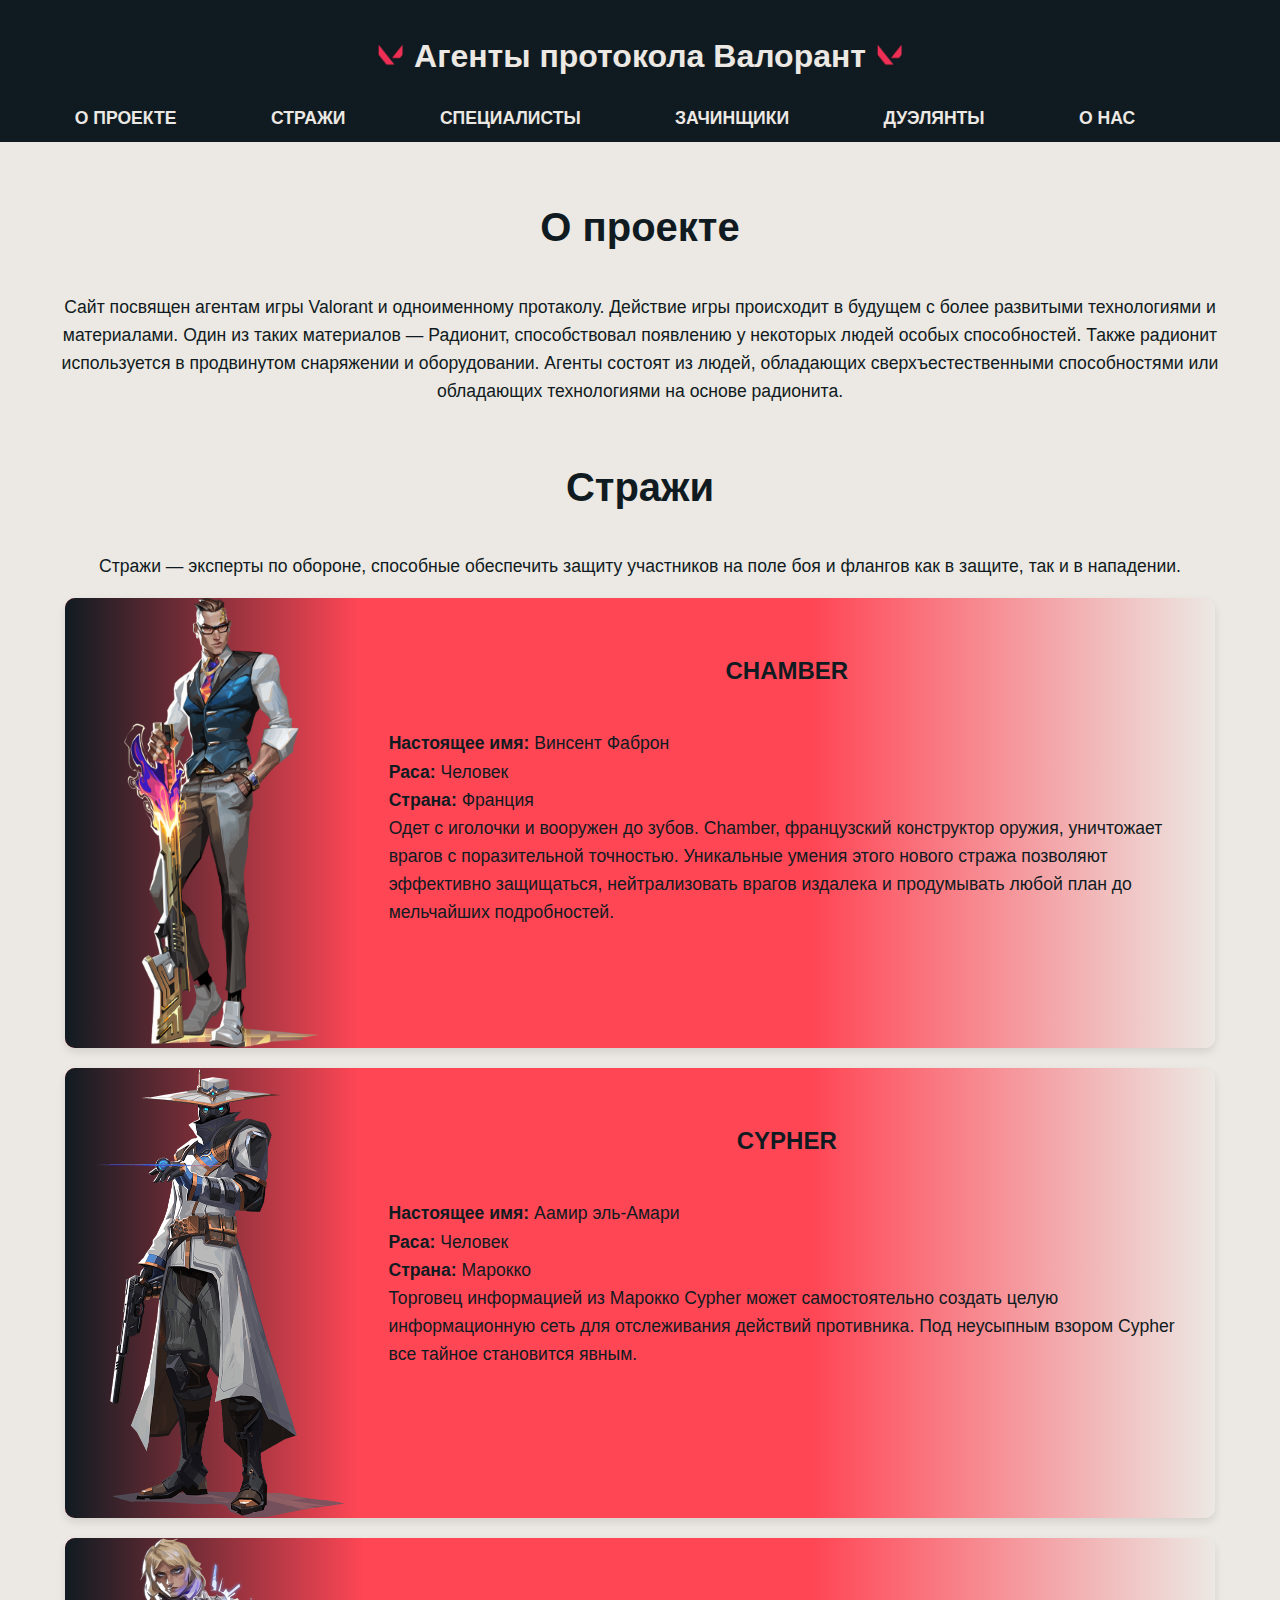
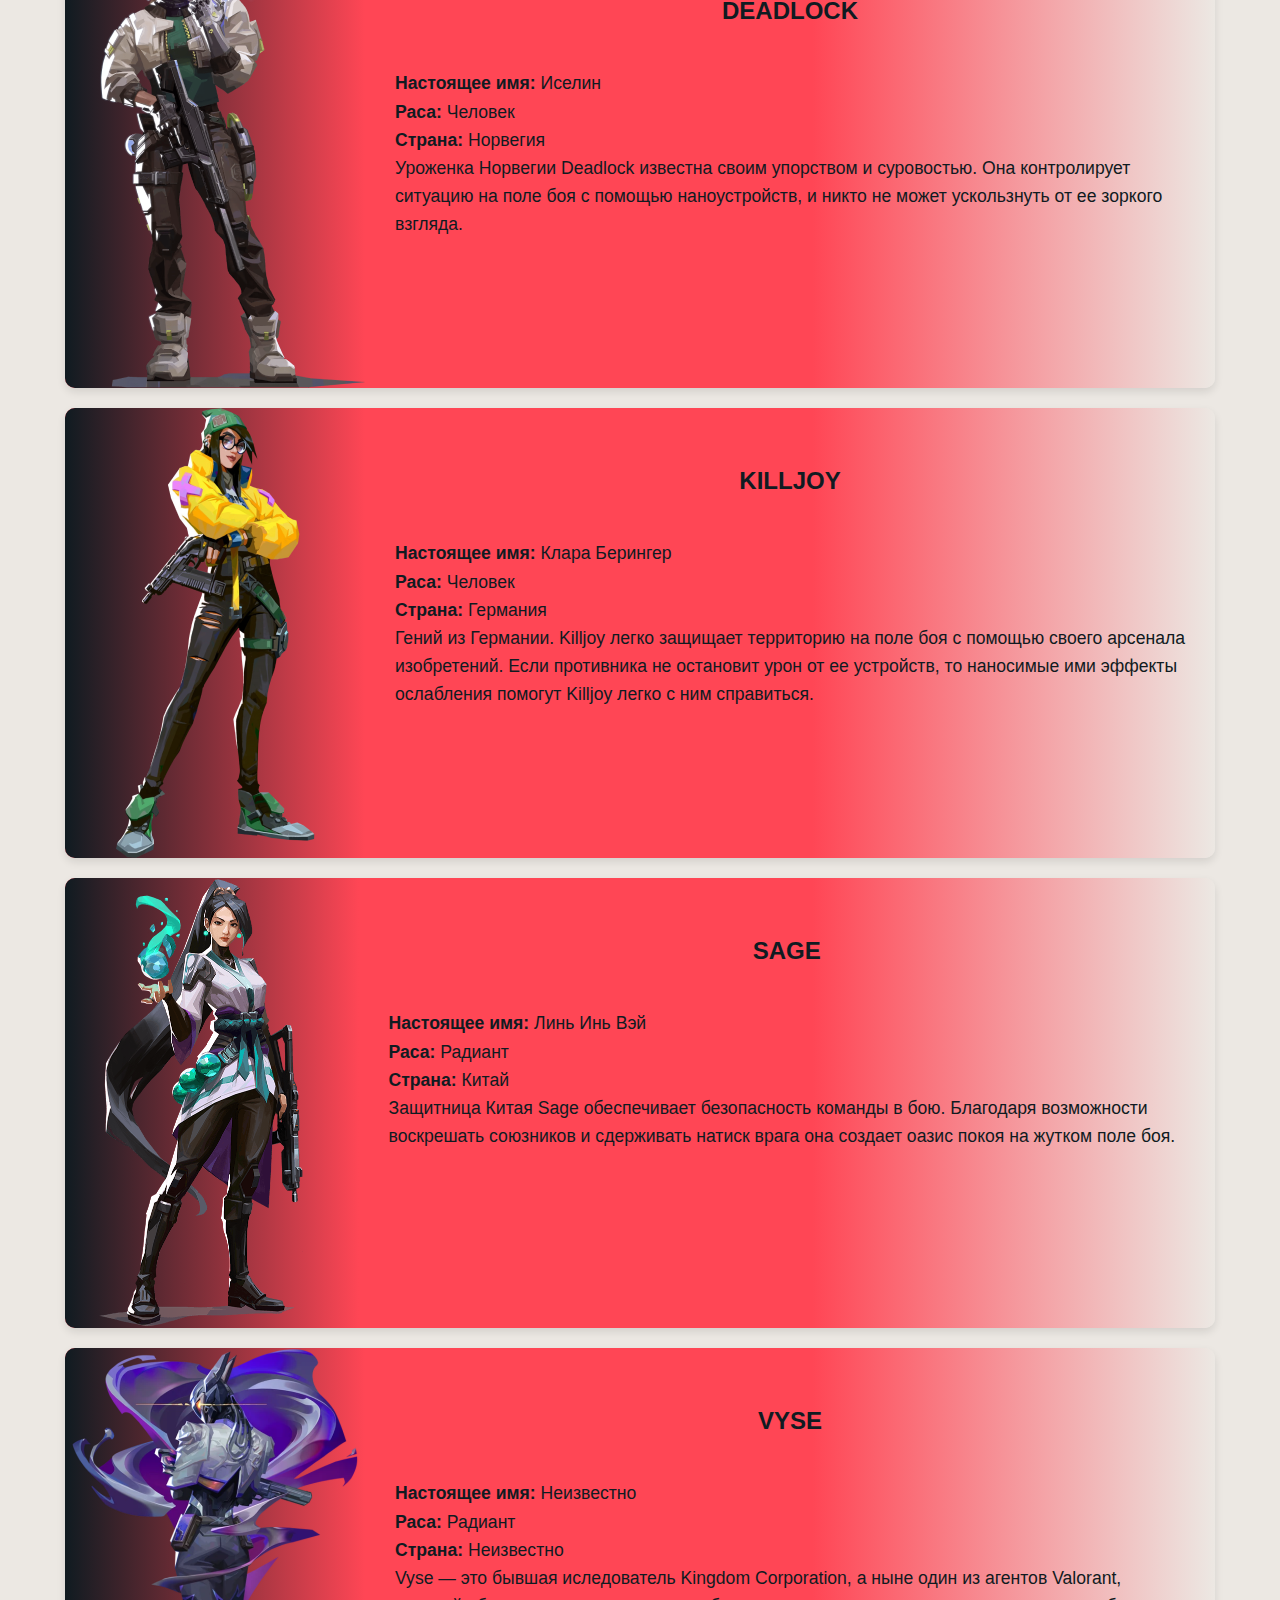
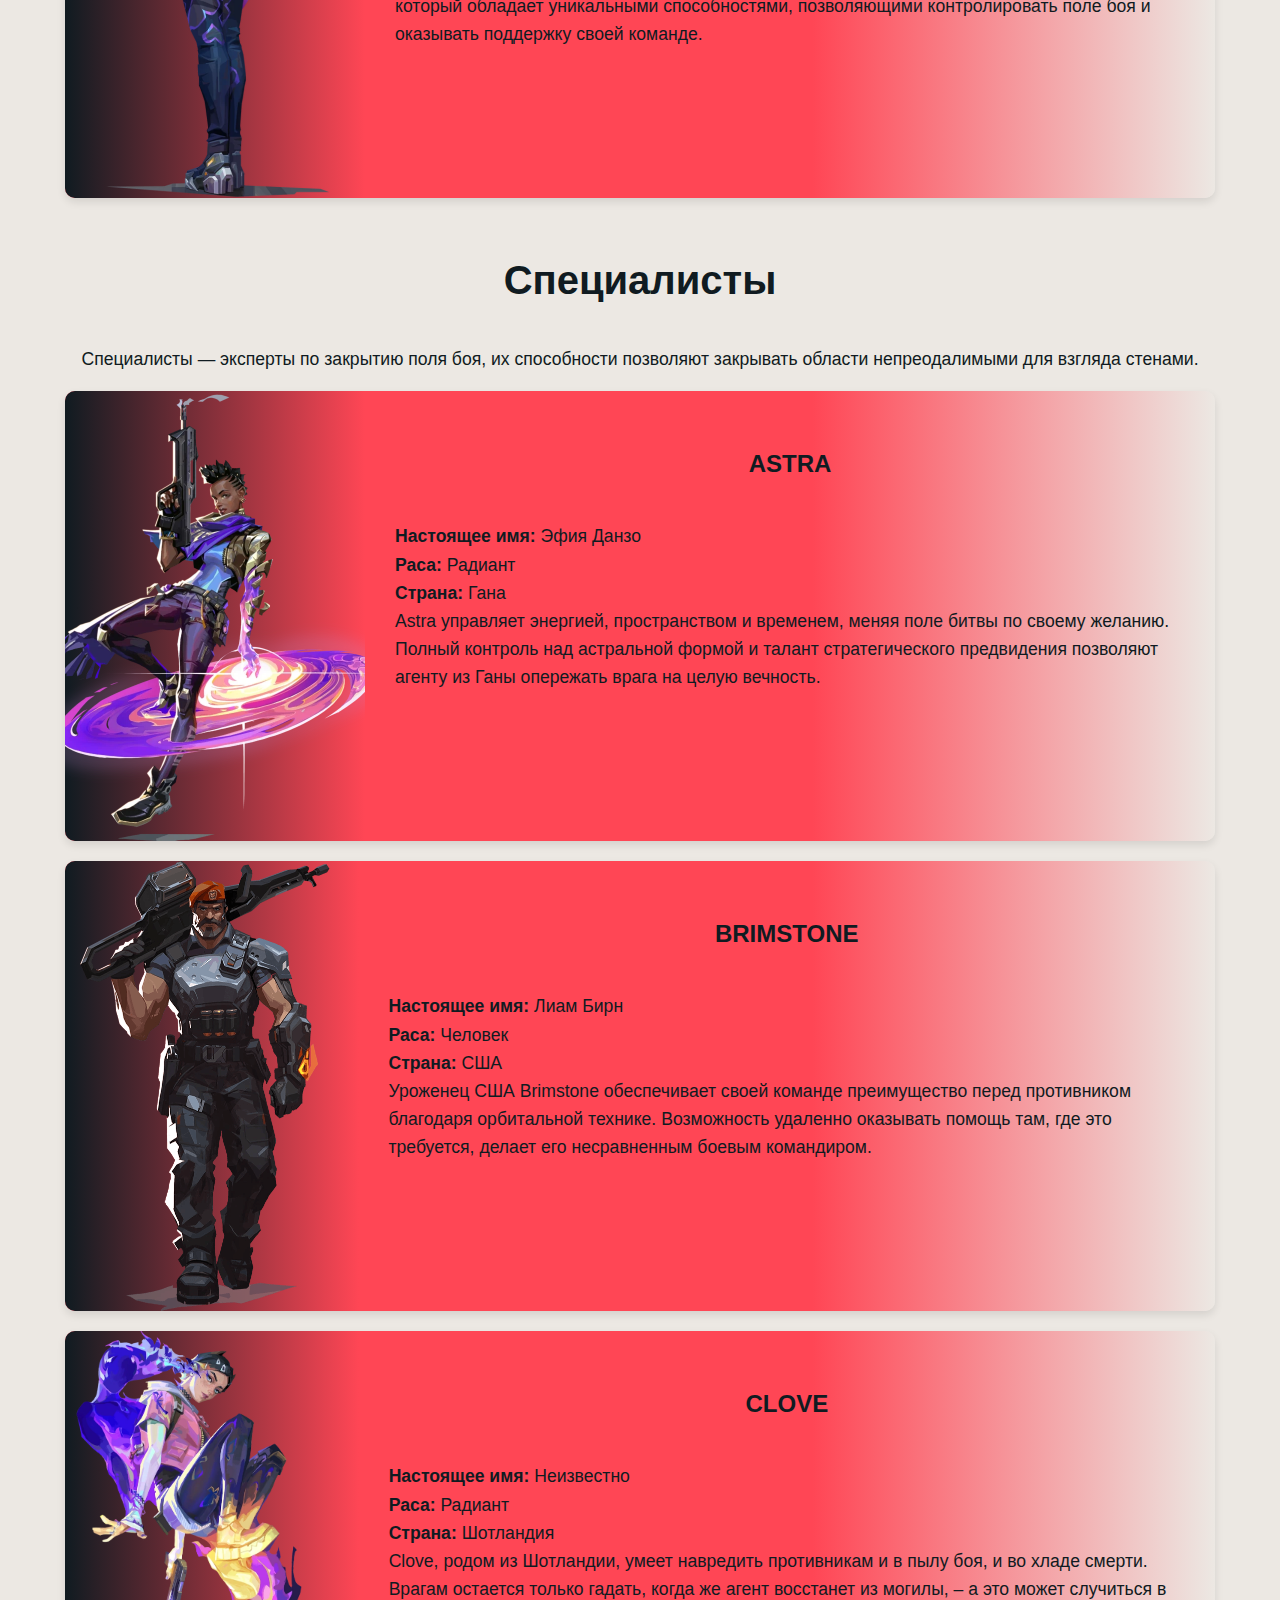
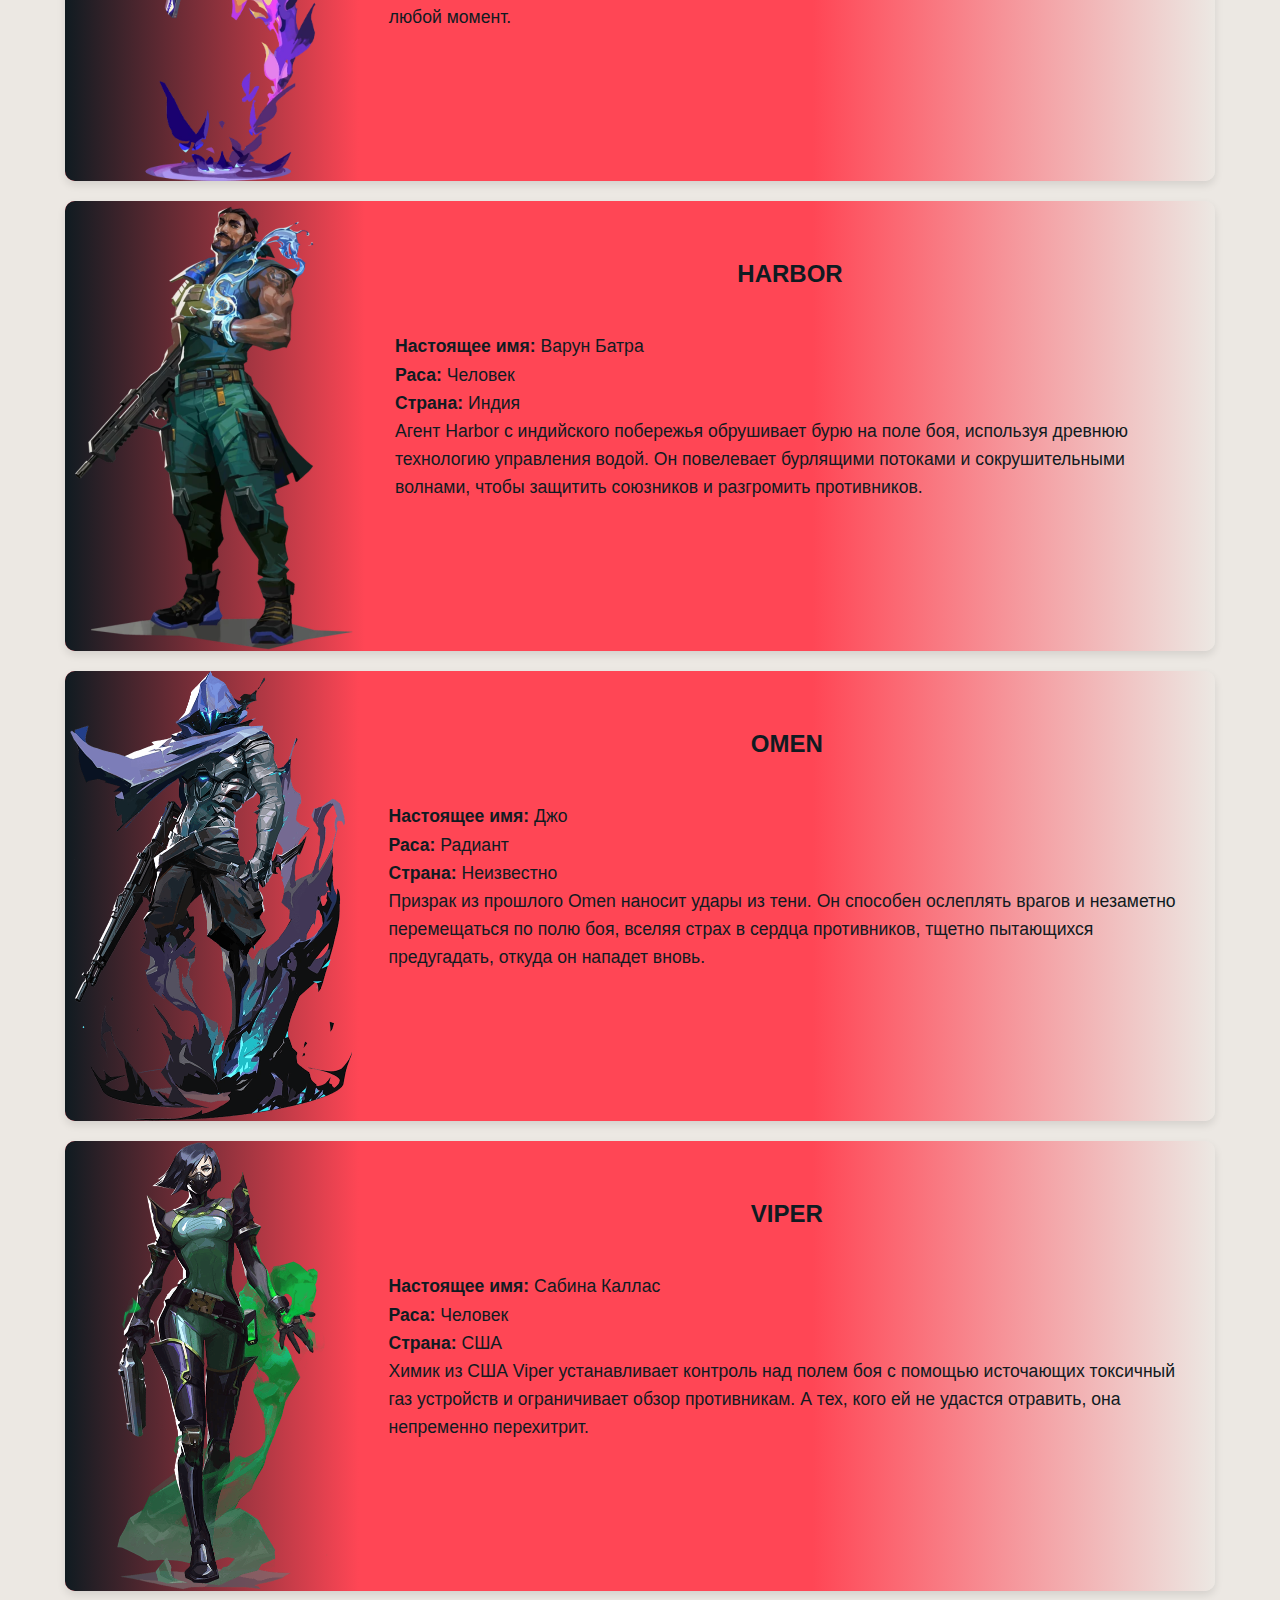
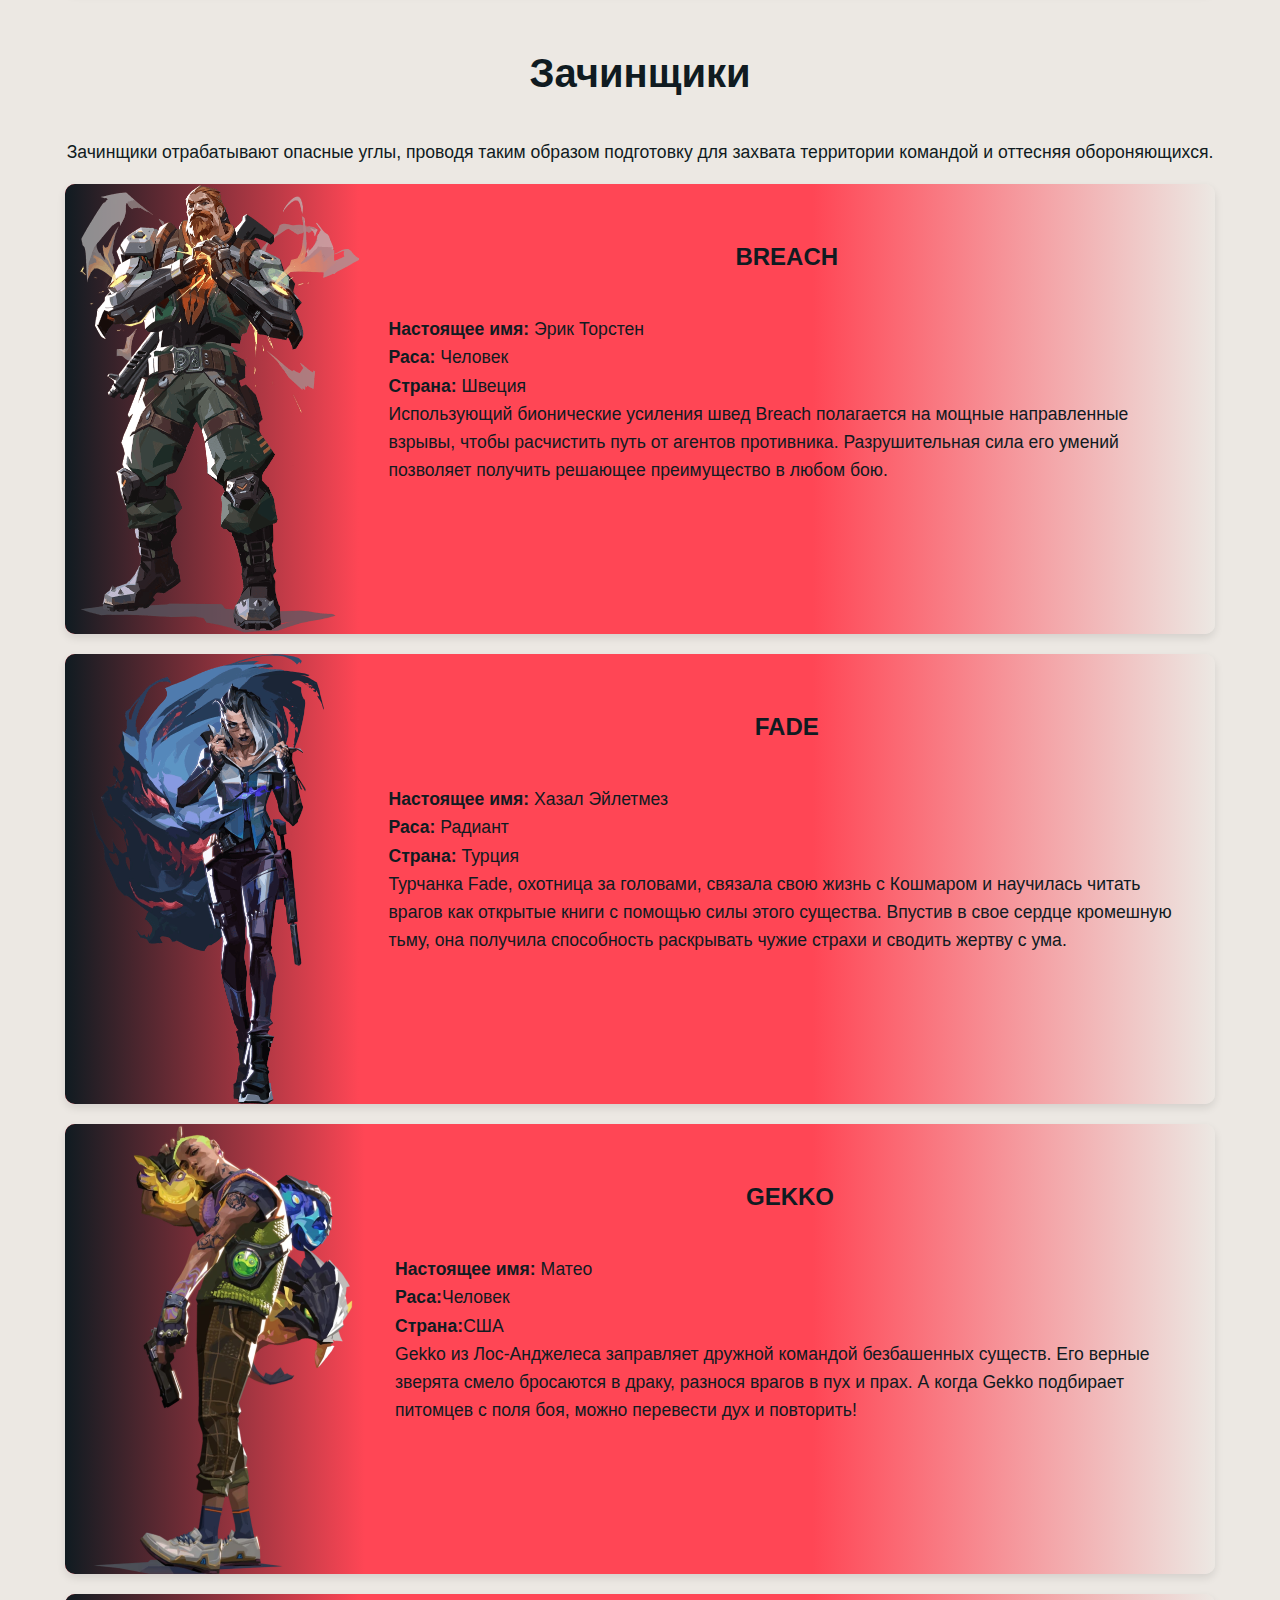
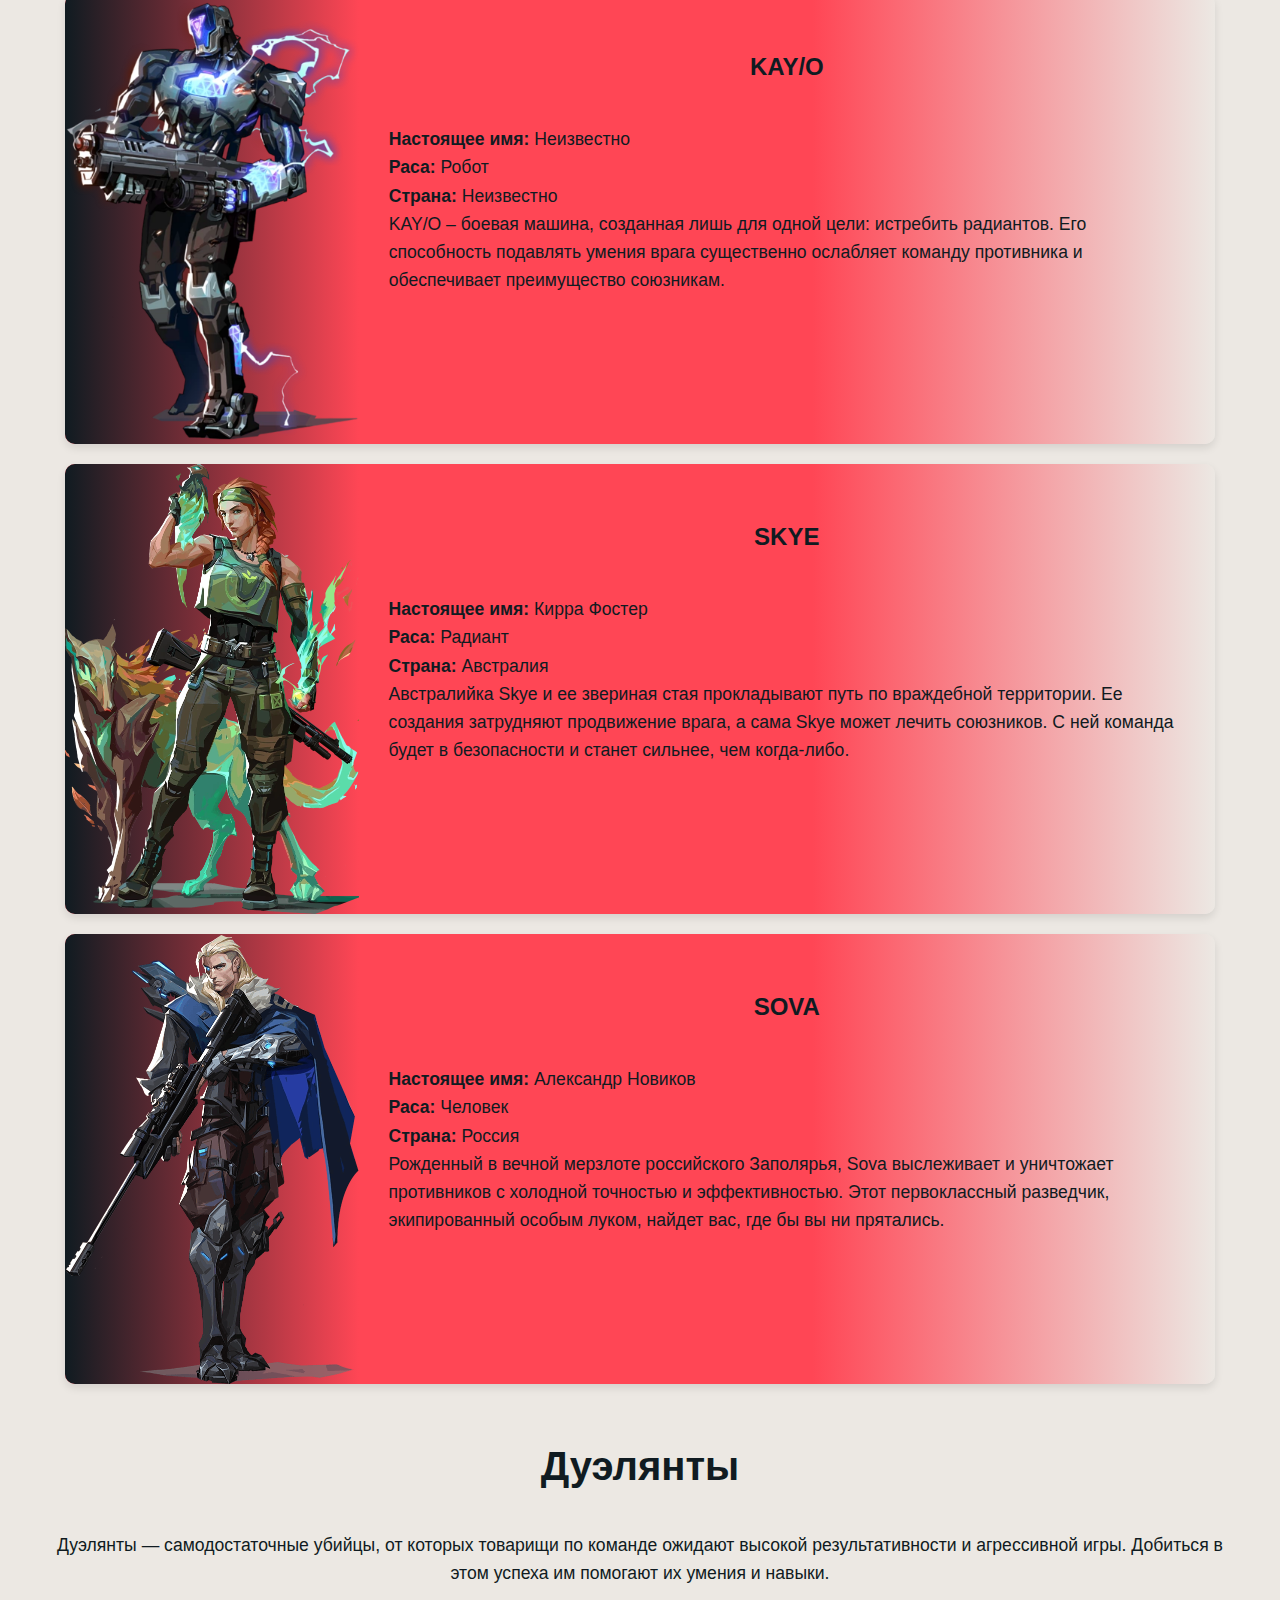
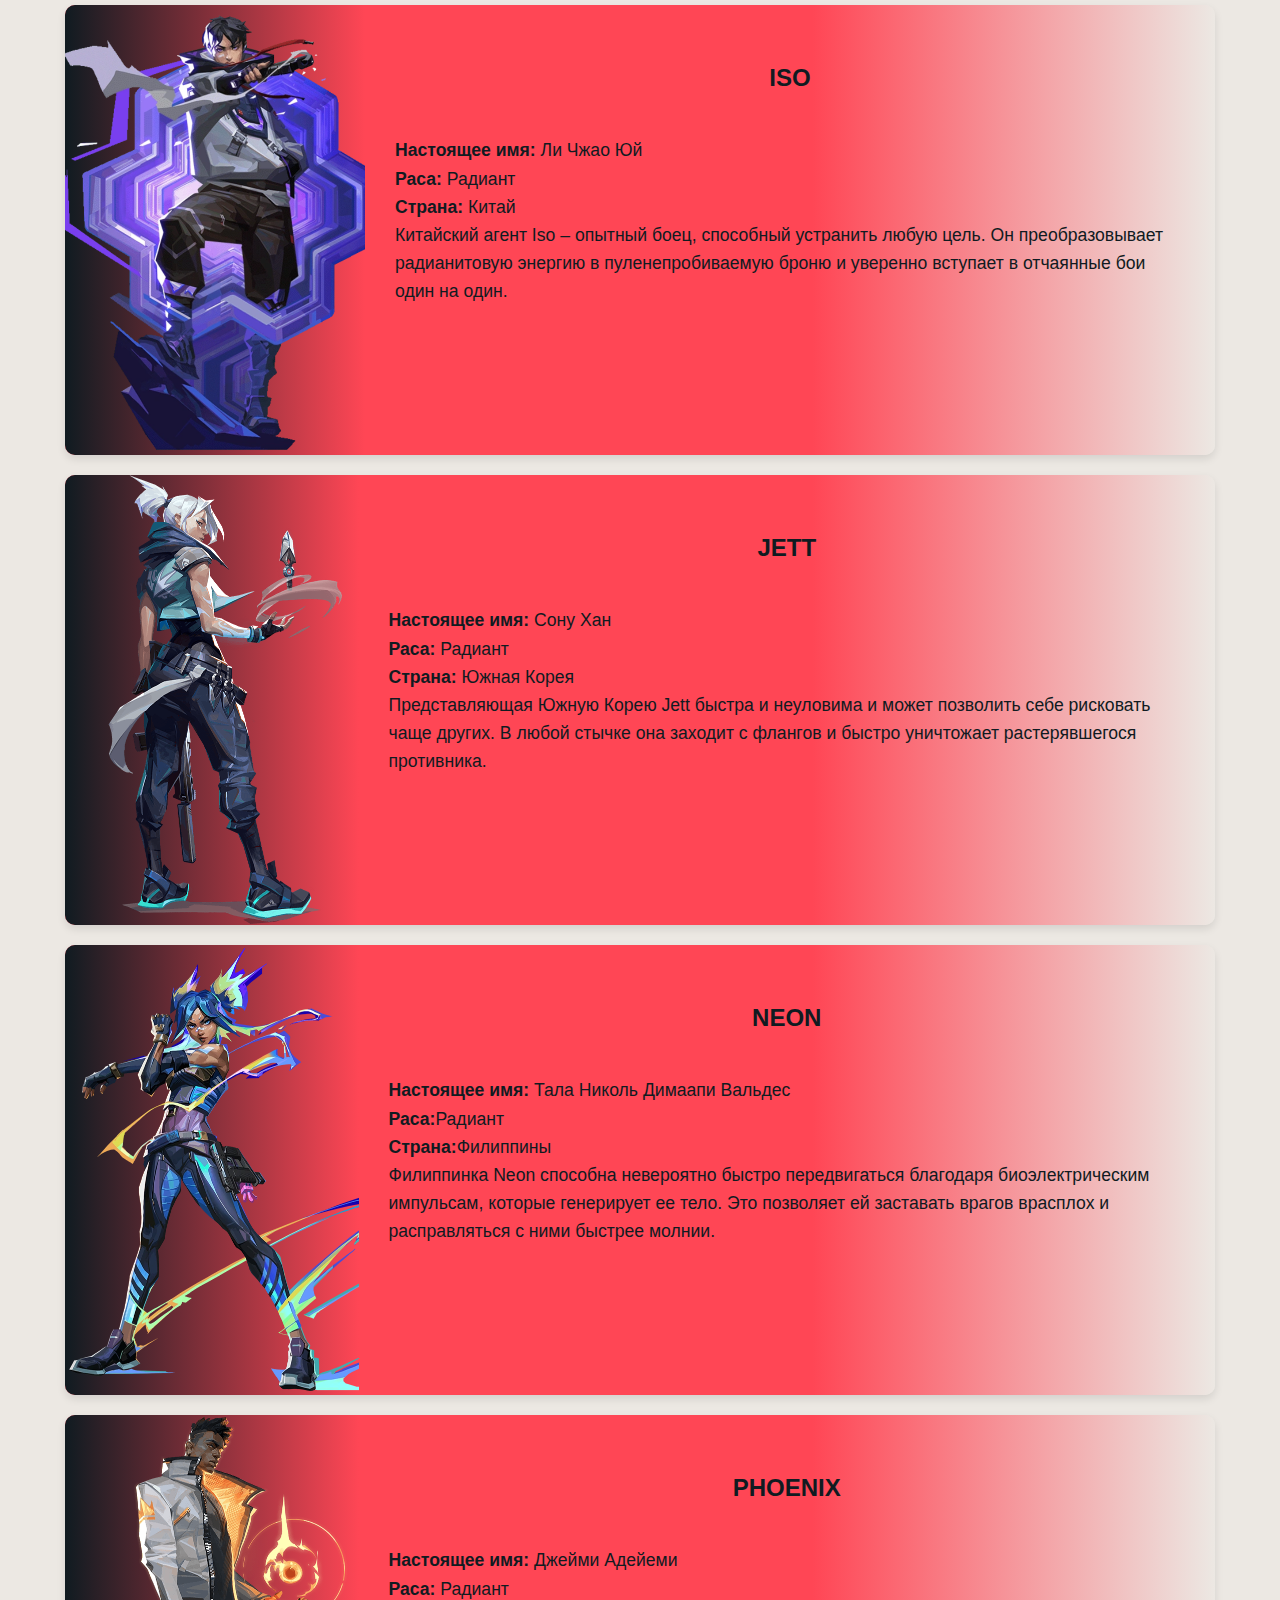
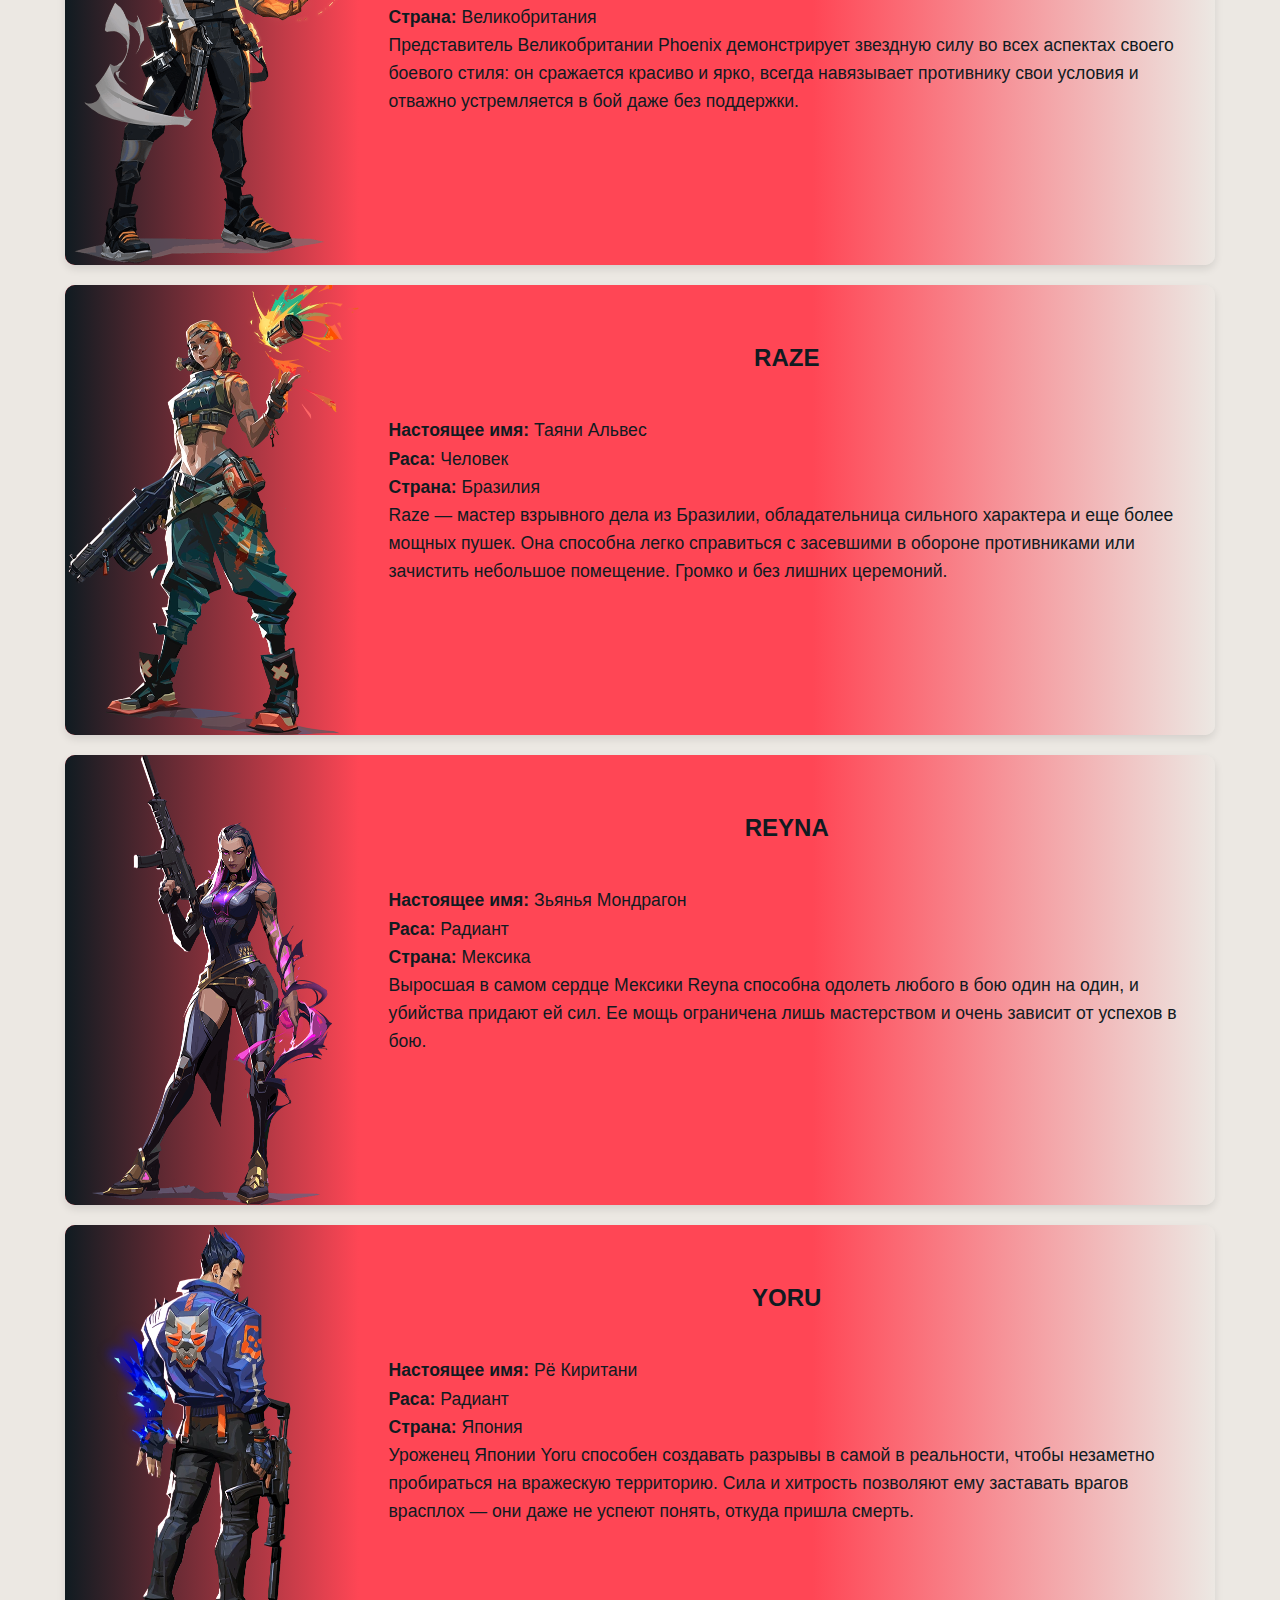
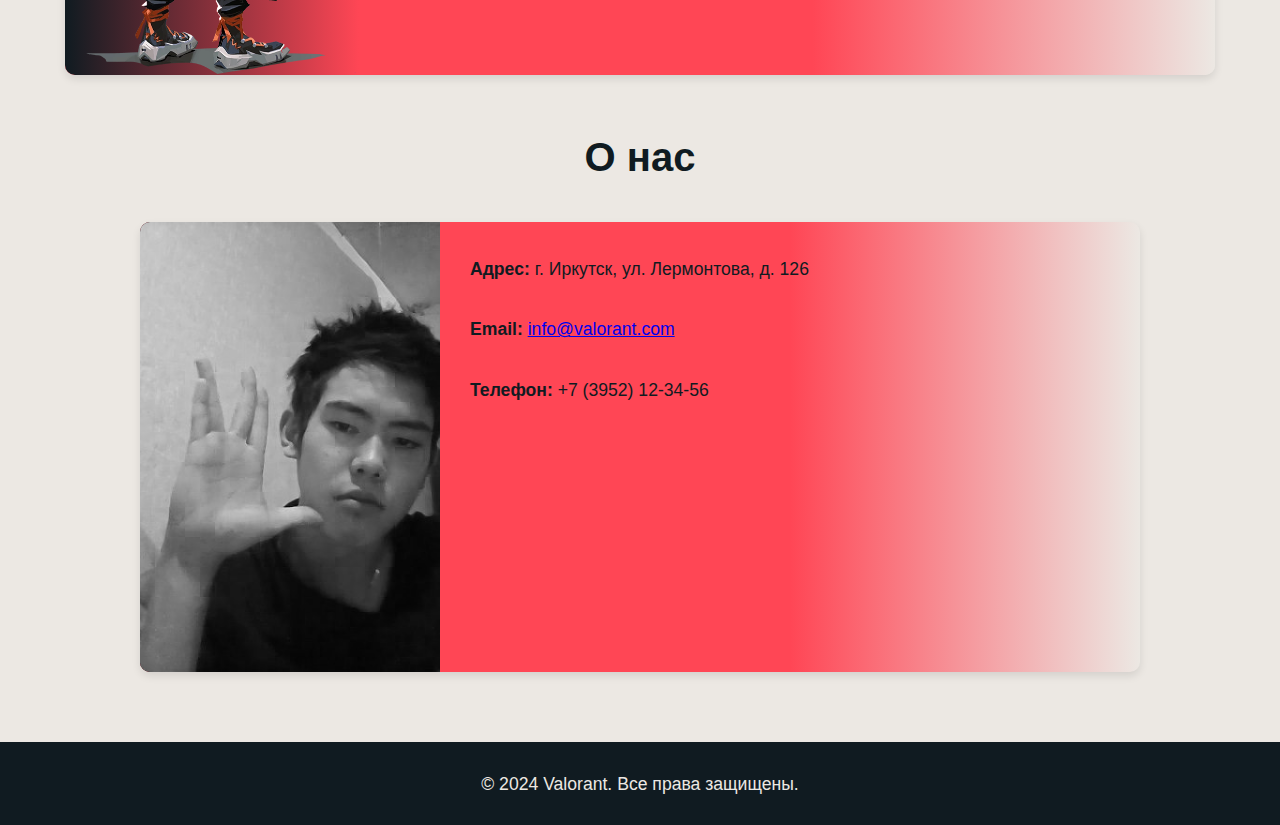
==== index.html @ dd80e008 "Update and rename project.html to index.html" ====
<!DOCTYPE html>
<html lang="ru">
<head>
	<meta charset="UTF-8">
	<meta name="viewport" content="width=device-width, initial-scale=1.0">
	<meta name="description" content="О агентах протокола Валорант">
	<title>Агенты протокола Валорант</title>
	<link rel="stylesheet" href="project.css">
</head>
<body>
	<header>
		<h1><img src="./img/logo.jpg" class="logo">Агенты протокола Валорант<img src="./img/logo.jpg" class="logo"></h1>
		<nav>
			<ul>
				<li>
					<a href="#project">О проекте</a>
				</li>
				<li>
					<a href="#sentinels">Стражи</a>
				</li>
				<li>
					<a href="#controllers">Специалисты</a>
				</li>
				<li>
					<a href="#initiators">Зачинщики</a>
				</li>
				<li>
					<a href="#duelists">Дуэлянты</a>
				</li>
				<li>
					<a href="#aboutus">О нас</a>
				</li>
			</ul>
		</nav>
	</header>
	<main>
		<section id="project">
			<h2>О проекте</h2>
			<p class="project-text">
				Сайт посвящен агентам игры Valorant и одноименному протаколу. Действие игры происходит в будущем с более развитыми технологиями и материалами. Один из таких материалов — Радионит, способствовал появлению у некоторых людей особых способностей. Также радионит используется в продвинутом снаряжении и оборудовании. Агенты состоят из людей, обладающих сверхъестественными способностями или обладающих технологиями на основе радионита.
			</p>
		</section>
		<section id="sentinels">
			<h2>Стражи</h2>
			<p class="project-text">
				Стражи — эксперты по обороне, способные обеспечить защиту участников на поле боя и флангов как в защите, так и в нападении.
			</p>
			<div class="card-container">
				<article class="card">
					<img src="./img/chamber.png" alt="Chamber">
					<div class="text-card">
						<h3>Chamber</h3>
						<p>
							<b>Настоящее имя: </b>Винсент Фаброн<br />
							<b>Раса: </b>Человек<br />
							<b>Страна: </b>Франция<br />
							Одет с иголочки и вооружен до зубов. Chamber, французский конструктор оружия, уничтожает врагов с поразительной точностью. Уникальные умения этого нового стража позволяют эффективно защищаться, нейтрализовать врагов издалека и продумывать любой план до мельчайших подробностей.
						</p>
					</div>
				</article>
				<article class="card">
					<img src="./img/cypher.png" alt="Cypher">
					<div class="text-card">
						<h3>Cypher</h3>
						<p>
							<b>Настоящее имя: </b>Аамир эль-Амари<br />
							<b>Раса: </b>Человек<br />
							<b>Страна: </b>Марокко<br />
							Торговец информацией из Марокко Cypher может самостоятельно создать целую информационную сеть для отслеживания действий противника. Под неусыпным взором Cypher все тайное становится явным.
						</p>
					</div>
				</article>
				<article class="card">
					<img src="./img/deadlock.png" alt="Deadlock">
					<div class="text-card">
						<h3>Deadlock</h3>
						<p>
							<b>Настоящее имя: </b>Иселин<br />
							<b>Раса: </b>Человек<br />
							<b>Страна: </b>Норвегия<br />
							Уроженка Норвегии Deadlock известна своим упорством и суровостью. Она контролирует ситуацию на поле боя с помощью наноустройств, и никто не может ускользнуть от ее зоркого взгляда.
						</p>
					</div>
				</article>
				<article class="card">
					<img src="./img/killjoy.png" alt="Killjoy">
					<div class="text-card">
						<h3>Killjoy</h3>
						<p>
							<b>Настоящее имя: </b>Клара Берингер<br />
							<b>Раса: </b>Человек<br />
							<b>Страна: </b>Германия<br />
							Гений из Германии. Killjoy легко защищает территорию на поле боя с помощью своего арсенала изобретений. Если противника не остановит урон от ее устройств, то наносимые ими эффекты ослабления помогут Killjoy легко с ним справиться.
						</p>
					</div>
				</article>
				<article class="card">
					<img src="./img/sage.png" alt="Sage">
					<div class="text-card">
						<h3>Sage</h3>
						<p>
							<b>Настоящее имя: </b>Линь Инь Вэй<br />
							<b>Раса: </b>Радиант<br />
							<b>Страна: </b>Китай<br />
							Защитница Китая Sage обеспечивает безопасность команды в бою. Благодаря возможности воскрешать союзников и сдерживать натиск врага она создает оазис покоя на жутком поле боя.
						</p>
					</div>
				</article>
				<article class="card">
					<img src="./img/vyse.png" alt="Vyse">
					<div class="text-card">
						<h3>Vyse</h3>
						<p>
							<b>Настоящее имя: </b>Неизвестно<br />
							<b>Раса: </b>Радиант<br />
							<b>Страна: </b>Неизвестно<br />
							Vyse — это бывшая иследователь Kingdom Corporation, а ныне один из агентов Valorant, который обладает уникальными способностями, позволяющими контролировать поле боя и оказывать поддержку своей команде.
						</p>
					</div>
				</article>
			</div>
		</section>
		<section id="controllers">
			<h2>Специалисты</h2>
			<p class="project-text">
				Специалисты — эксперты по закрытию поля боя, их способности позволяют закрывать области непреодалимыми для взгляда стенами.
			</p>
			<div class="card-container">
				<article class="card">
					<img src="./img/astra.png" alt="Astra">
					<div class="text-card">
						<h3>Astra</h3>
						<p>
							<b>Настоящее имя: </b>Эфия Данзо<br />
							<b>Раса: </b>Радиант<br />
							<b>Страна: </b>Гана<br />
							Astra управляет энергией, пространством и временем, меняя поле битвы по своему желанию. Полный контроль над астральной формой и талант стратегического предвидения позволяют агенту из Ганы опережать врага на целую вечность.
						</p>
					</div>
				</article>
				<article class="card">
					<img src="./img/brimstone.png" alt="Brimstone">
					<div class="text-card">
						<h3>Brimstone</h3>
						<p>
							<b>Настоящее имя: </b>Лиам Бирн<br />
							<b>Раса: </b>Человек<br />
							<b>Страна: </b>США<br />
							Уроженец США Brimstone обеспечивает своей команде преимущество перед противником благодаря орбитальной технике. Возможность удаленно оказывать помощь там, где это требуется, делает его несравненным боевым командиром.
						</p>
					</div>
				</article>
				<article class="card">
					<img src="./img/clove.png" alt="Clove">
					<div class="text-card">
						<h3>Clove</h3>
						<p>
							<b>Настоящее имя: </b>Неизвестно<br />
							<b>Раса: </b>Радиант<br />
							<b>Страна: </b>Шотландия<br />
							Clove, родом из Шотландии, умеет навредить противникам и в пылу боя, и во хладе смерти. Врагам остается только гадать, когда же агент восстанет из могилы, – а это может случиться в любой момент.
						</p>
					</div>
				</article>
				<article class="card">
					<img src="./img/harbor.png" alt="Harbor">
					<div class="text-card">
						<h3>Harbor</h3>
						<p>
							<b>Настоящее имя: </b>Варун Батра<br />
							<b>Раса: </b>Человек<br />
							<b>Страна: </b>Индия<br />
							Агент Harbor с индийского побережья обрушивает бурю на поле боя, используя древнюю технологию управления водой. Он повелевает бурлящими потоками и сокрушительными волнами, чтобы защитить союзников и разгромить противников.
						</p>
					</div>
				</article>
				<article class="card">
					<img src="./img/omen.png" alt="Omen">
					<div class="text-card">
						<h3>Omen</h3>
						<p>
							<b>Настоящее имя: </b>Джо<br />
							<b>Раса: </b>Радиант<br />
							<b>Страна: </b>Неизвестно<br />
							Призрак из прошлого Omen наносит удары из тени. Он способен ослеплять врагов и незаметно перемещаться по полю боя, вселяя страх в сердца противников, тщетно пытающихся предугадать, откуда он нападет вновь.
						</p>
					</div>
				</article>
				<article class="card">
					<img src="./img/viper.png" alt="Viper">
					<div class="text-card">
						<h3>Viper</h3>
						<p>
							<b>Настоящее имя: </b>Сабина Каллас<br />
							<b>Раса: </b>Человек<br />
							<b>Страна: </b>США<br />
							Химик из США Viper устанавливает контроль над полем боя с помощью источающих токсичный газ устройств и ограничивает обзор противникам. А тех, кого ей не удастся отравить, она непременно перехитрит.
						</p>
					</div>
				</article>
			</div>
		</section>
		<section id="initiators">
			<h2>Зачинщики</h2>
			<p class="project-text">
				Зачинщики отрабатывают опасные углы, проводя таким образом подготовку для захвата территории командой и оттесняя обороняющихся.
			</p>
			<div class="card-container">
				<article class="card">
					<img src="./img/breach.png" alt="Breach">
					<div class="text-card">
						<h3>Breach</h3>
						<p>
							<b>Настоящее имя: </b>Эрик Торстен<br />
							<b>Раса: </b>Человек<br />
							<b>Страна: </b>Швеция<br />
							Использующий бионические усиления швед Breach полагается на мощные направленные взрывы, чтобы расчистить путь от агентов противника. Разрушительная сила его умений позволяет получить решающее преимущество в любом бою.
						</p>
					</div>
				</article>
				<article class="card">
					<img src="./img/fade.png" alt="Fade">
					<div class="text-card">
						<h3>Fade</h3>
						<p>
							<b>Настоящее имя: </b>Хазал Эйлетмез<br />
							<b>Раса: </b>Радиант<br />
							<b>Страна: </b>Турция<br />
							Турчанка Fade, охотница за головами, связала свою жизнь с Кошмаром и научилась читать врагов как открытые книги с помощью силы этого существа. Впустив в свое сердце кромешную тьму, она получила способность раскрывать чужие страхи и сводить жертву с ума.
						</p>
					</div>
				</article>
				<article class="card">
					<img src="./img/gekko.png" alt="Gekko">
					<div class="text-card">
						<h3>Gekko</h3>
						<p>
							<b>Настоящее имя: </b>Матео<br />
							<b>Раса:</b>Человек<br />
							<b>Страна:</b>США<br />
							Gekko из Лос-Анджелеса заправляет дружной командой безбашенных существ. Его верные зверята смело бросаются в драку, разнося врагов в пух и прах. А когда Gekko подбирает питомцев с поля боя, можно перевести дух и повторить!
						</p>
					</div>
				</article>
				<article class="card">
					<img src="./img/kayo.png" alt="Kayo">
					<div class="text-card">
						<h3>Kay/o</h3>
						<p>
							<b>Настоящее имя: </b>Неизвестно<br />
							<b>Раса: </b>Робот<br />
							<b>Страна: </b>Неизвестно<br />
							KAY/O – боевая машина, созданная лишь для одной цели: истребить радиантов. Его способность подавлять умения врага существенно ослабляет команду противника и обеспечивает преимущество союзникам.
						</p>
					</div>
				</article>
				<article class="card">
					<img src="./img/skye.png" alt="Skye">
					<div class="text-card">
						<h3>Skye</h3>
						<p>
							<b>Настоящее имя: </b>Кирра Фостер<br />
							<b>Раса: </b>Радиант<br />
							<b>Страна: </b>Австралия<br />
							Австралийка Skye и ее звериная стая прокладывают путь по враждебной территории. Ее создания затрудняют продвижение врага, а сама Skye может лечить союзников. С ней команда будет в безопасности и станет сильнее, чем когда-либо.
						</p>
					</div>
				</article>
				<article class="card">
					<img src="./img/sova.png" alt="Sova">
					<div class="text-card">
						<h3>Sova</h3>
						<p>
							<b>Настоящее имя: </b>Александр Новиков<br />
							<b>Раса: </b>Человек<br />
							<b>Страна: </b>Россия<br />
							Рожденный в вечной мерзлоте российского Заполярья, Sova выслеживает и уничтожает противников с холодной точностью и эффективностью. Этот первоклассный разведчик, экипированный особым луком, найдет вас, где бы вы ни прятались.
						</p>
					</div>
				</article>
			</div>
		</section>
		<section id="duelists">
			<h2>Дуэлянты</h2>
			<p class="project-text">
				Дуэлянты — самодостаточные убийцы, от которых товарищи по команде ожидают высокой результативности и агрессивной игры. Добиться в этом успеха им помогают их умения и навыки.
			</p>
			<div class="card-container">
				<article class="card">
					<img src="./img/iso.png" alt="Iso">
					<div class="text-card">
						<h3>Iso</h3>
						<p>
							<b>Настоящее имя: </b>Ли Чжао Юй<br />
							<b>Раса: </b>Радиант<br />
							<b>Страна: </b>Китай<br />
							Китайский агент Iso – опытный боец, способный устранить любую цель. Он преобразовывает радианитовую энергию в пуленепробиваемую броню и уверенно вступает в отчаянные бои один на один.
						</p>
					</div>
				</article>
				<article class="card">
					<img src="./img/jett.png" alt="Jett">
					<div class="text-card">
						<h3>Jett</h3>
						<p>
							<b>Настоящее имя: </b>Сону Хан<br />
							<b>Раса: </b>Радиант<br />
							<b>Страна: </b>Южная Корея<br />
							Представляющая Южную Корею Jett быстра и неуловима и может позволить себе рисковать чаще других. В любой стычке она заходит с флангов и быстро уничтожает растерявшегося противника.
						</p>
					</div>
				</article>
				<article class="card">
					<img src="./img/neon.png" alt="Neon">
					<div class="text-card">
						<h3>Neon</h3>
						<p>
							<b>Настоящее имя: </b>Тала Николь Димаапи Вальдес<br />
							<b>Раса:</b>Радиант<br />
							<b>Страна:</b>Филиппины<br />
							Филиппинка Neon способна невероятно быстро передвигаться благодаря биоэлектрическим импульсам, которые генерирует ее тело. Это позволяет ей заставать врагов врасплох и расправляться с ними быстрее молнии.
						</p>
					</div>
				</article>
				<article class="card">
					<img src="./img/phoenix.png" alt="Phoenix">
					<div class="text-card">
						<h3>Phoenix</h3>
						<p>
							<b>Настоящее имя: </b>Джейми Адейеми<br />
							<b>Раса: </b>Радиант<br />
							<b>Страна: </b>Великобритания<br />
							Представитель Великобритании Phoenix демонстрирует звездную силу во всех аспектах своего боевого стиля: он сражается красиво и ярко, всегда навязывает противнику свои условия и отважно устремляется в бой даже без поддержки.
						</p>
					</div>
				</article>
				<article class="card">
					<img src="./img/raze.png" alt="Raze">
					<div class="text-card">
						<h3>Raze</h3>
						<p>
							<b>Настоящее имя: </b>Таяни Альвес<br />
							<b>Раса: </b>Человек<br />
							<b>Страна: </b>Бразилия<br />
							Raze — мастер взрывного дела из Бразилии, обладательница сильного характера и еще более мощных пушек. Она способна легко справиться с засевшими в обороне противниками или зачистить небольшое помещение. Громко и без лишних церемоний.
						</p>
					</div>
				</article>
				<article class="card">
					<img src="./img/reyna.png" alt="Reyna">
					<div class="text-card">
						<h3>Reyna</h3>
						<p>
							<b>Настоящее имя: </b>Зьянья Мондрагон<br />
							<b>Раса: </b>Радиант<br />
							<b>Страна: </b>Мексика<br />
							Выросшая в самом сердце Мексики Reyna способна одолеть любого в бою один на один, и убийства придают ей сил. Ее мощь ограничена лишь мастерством и очень зависит от успехов в бою.
						</p>
					</div>
				</article>
				<article class="card">
					<img src="./img/yoru.png" alt="Yoru">
					<div class="text-card">
						<h3>Yoru</h3>
						<p>
							<b>Настоящее имя: </b>Рё Киритани<br />
							<b>Раса: </b>Радиант<br />
							<b>Страна: </b>Япония<br />
							Уроженец Японии Yoru способен создавать разрывы в самой в реальности, чтобы незаметно пробираться на вражескую территорию. Сила и хитрость позволяют ему заставать врагов врасплох — они даже не успеют понять, откуда пришла смерть.
						</p>
					</div>
				</article>
			</div>
		</section>
		<section id="aboutus">
			<h2>О нас</h2>
			<div class="card us-card">
				<img src="./img/us.jpg" alt="Us">
				<div class="text-card">
					<p><b>Адрес: </b>г. Иркутск, ул. Лермонтова, д. 126</p>
					<p><b>Email: </b><a href="info@valorant.com">info@valorant.com</a></p>
					<p><b>Телефон: </b>+7 (3952) 12-34-56</p>
				</div>
			</div>
		</section>
	</main>
	<footer>
		<p>© 2024 Valorant. Все права защищены.</p>
	</footer>
</body>
</html>
---- project.css ----
/* Стили HTML
----------
*/
html {
    display: block;
}
header {
    background: #101B21;
    color: #ECE8E3;
    padding: 10px 20px;
    text-align: center;
}
body {
    font-family: "Comic Sans", sans-serif;
    margin: 0;
    padding: 0;
    line-height: 1.6;
    background: #ECE8E3;
    color: #101B21;
    overflow-x: hidden;
    display: block;
}
nav ul {
    list-style: none;
    padding: 0;
    margin: 10px 0 0 0;
    text-align: center;
}
ul {
    display: block;
    list-style-type: disc;
    margin-block-start: 1em;
    margin-block-end: 1em;
    margin-inline-start: 0px;
    margin-inline-end: 0px;
    padding-inline-start: 40px;
    unicode-bidi: isolate;
}
nav ul li {
    display: inline;
    margin-right: 70px;
}
li {
    display: list-item;
    text-align: -webkit-match-parent;
    unicode-bidi: isolate;
}
nav ul li a {
    color: #ECE8E3;
    text-transform: uppercase;
    font-size: 1.1em;
    font-weight: bold;
    text-decoration: none;
    padding: 5px 10px;
    transition: background 0.3s ease-in-out, color 0.3s ease-in-out;
}
main {
    padding: 20px;
    max-width: 1200px;
    margin: 0 auto;
    display: block;
    unicode-bidi: isolate;
}
section {
    margin-bottom: 50px;
    display: block;
    unicode-bidi: isolate;
}
h2 {
    font-size: 2.5em;
    text-align: center;
    margin-bottom: 40px;
    display: block;
    margin-block-start: 0.83em;
    margin-block-end: 0.83em;
    margin-inline-start: 0px;
    margin-inline-end: 0px;
    font-weight: bold;
    unicode-bidi: isolate;
}
h3 {
    display: block;
    font-size: 1.17em;
    margin-block-start: 1em;
    margin-block-end: 1em;
    margin-inline-start: 0px;
    margin-inline-end: 0px;
    font-weight: bold;
    unicode-bidi: isolate;
}
p {
    font-size: 1.1em;
    margin: 10px 0;
    font-family: 'Poppins', sans-serif;
    display: block;
    margin-block-start: 1em;
    margin-block-end: 1em;
    margin-inline-start: 0px;
    margin-inline-end: 0px;
    unicode-bidi: isolate;
}
article {
    display: block;
    unicode-bidi: isolate;
}
footer {
    background: #101B21;
    color: #ECE8E3;
    padding: 10px 20px;
    text-align: center;
}
.logo {
	width: 27px; 
	height: 27px;
	margin-right: 10px;
	margin-left:10px;
}
.project-text {
	text-align: center;
}
.card-container {
    display: flex;
    flex-wrap: wrap;
    justify-content: space-around;
    gap: 20px;
}
.card {
	display: flex;
	flex-direction: row|column;
    background: linear-gradient(0.25turn, #FF4655 65%, #ECE8E3);
    border-radius: 10px;
    box-shadow: 0 4px 8px rgba(0, 0, 0, 0.1);
    overflow: hidden;
    transition: transform 0.3s ease-in-out, box-shadow 0.3s ease-in-out;
    width: 100%;
    max-width: 1150px;
    min-width: 1000px;
    color: #101B21;
}
.card img {
	background: linear-gradient(0.25turn, #101B21, #FF4655);
    width: 300px;
    height: 450px;
    object-fit: cover;
}
.card .text-card {
    padding: 15px;
}
.card h3 {
    padding: 15px;
    font-size: 1.5em;;
    text-align: center;
    text-transform: uppercase;
}
.card p {
	flex: 1 0 100%;
    padding: 0 15px 15px 15px;
    font-size: 1.1em;
    align-self: auto;
}
.us-card {
    background-color: #f8f9fa;
    width: 100%;
    max-width: 900px;
    margin: 0 auto;
    text-align: left;
    box-shadow: 0 4px 8px rgba(0, 0, 0, 0.1);
    border-radius: 10px;
    transition: box-shadow 0.3s ease-in-out;
}
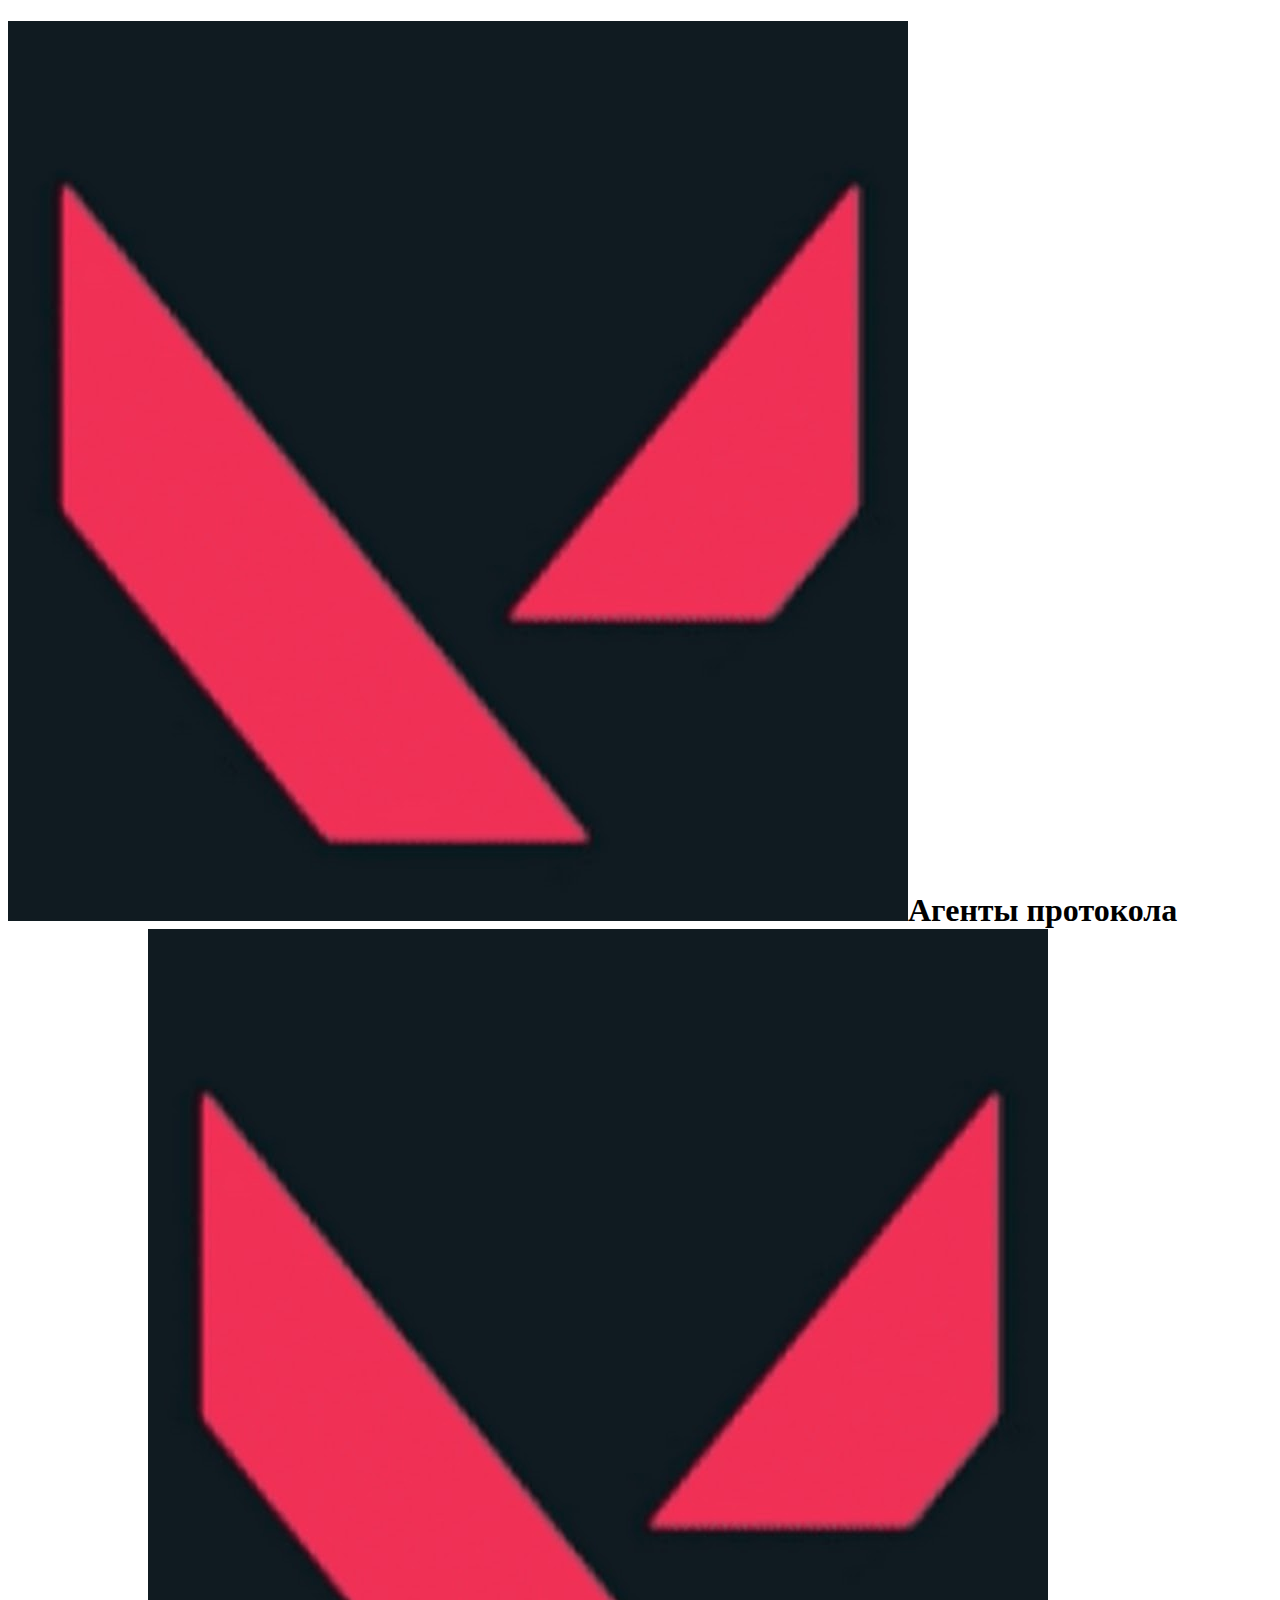
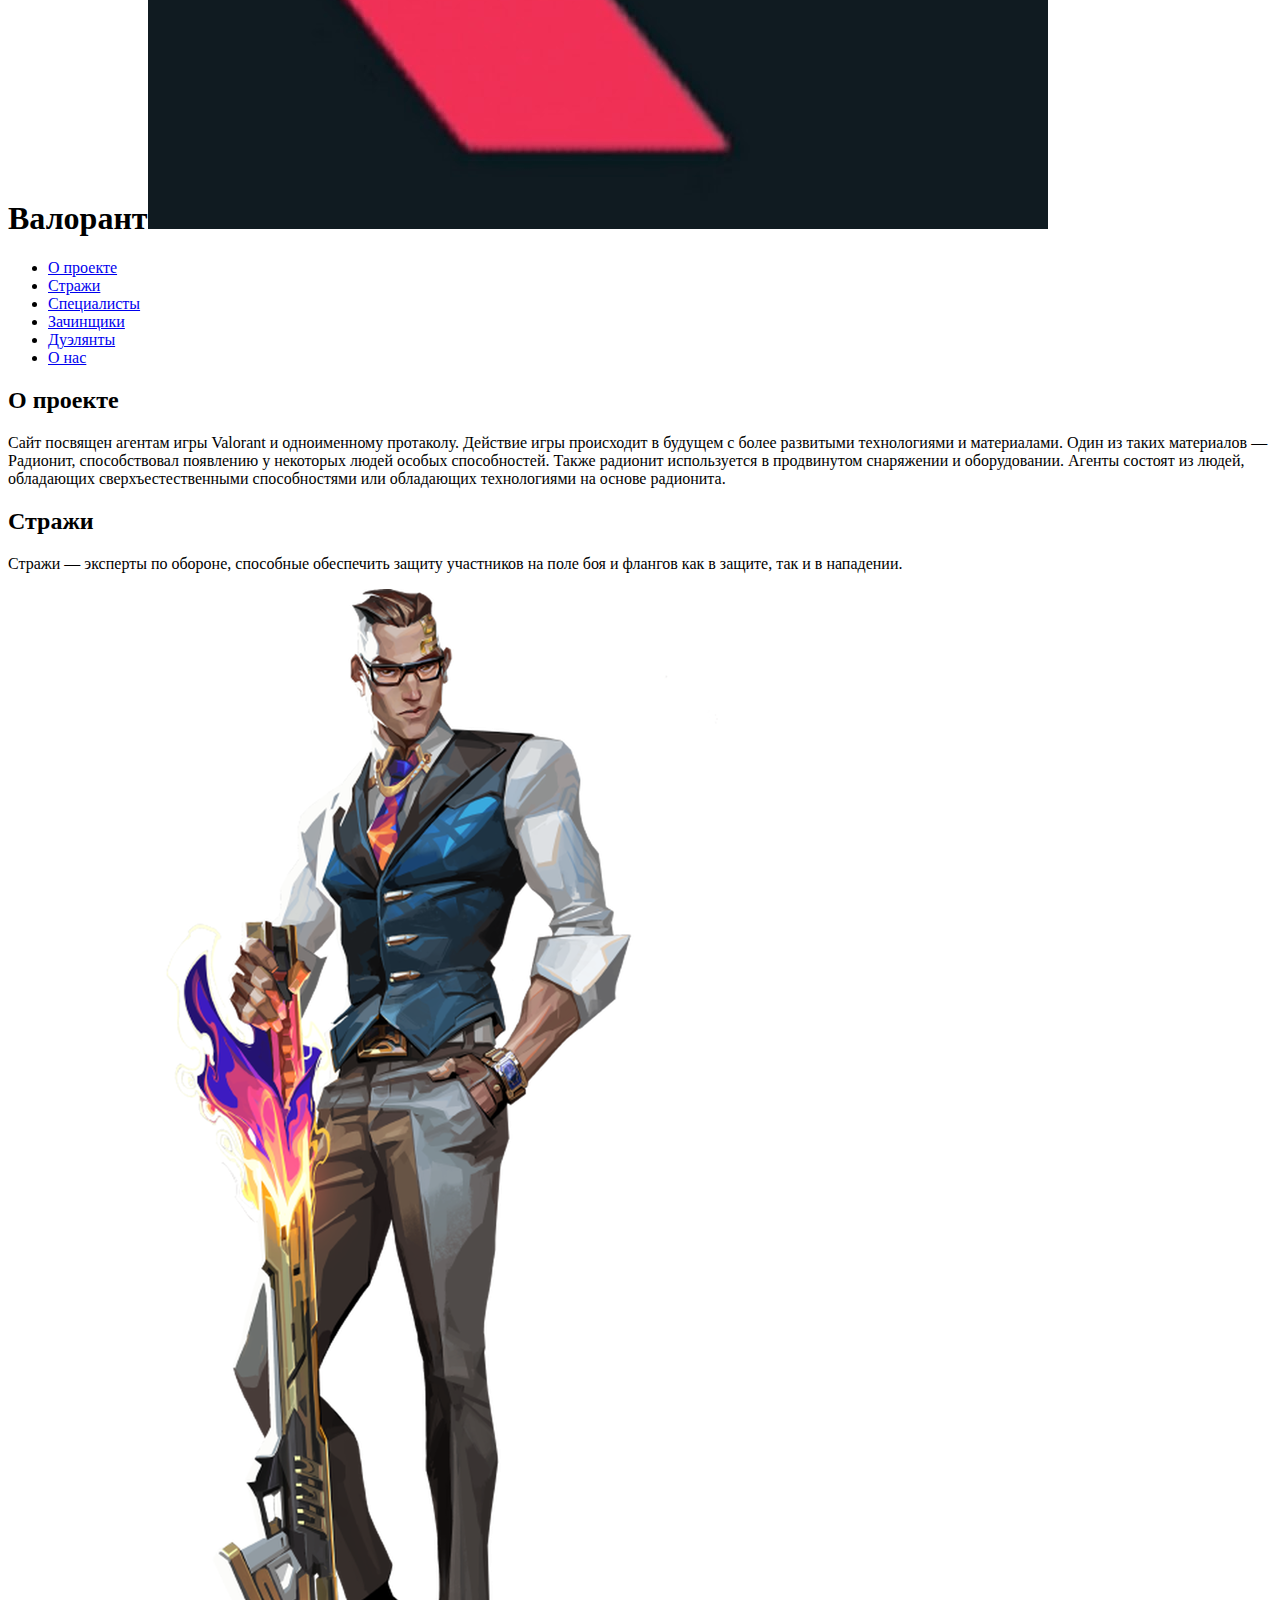
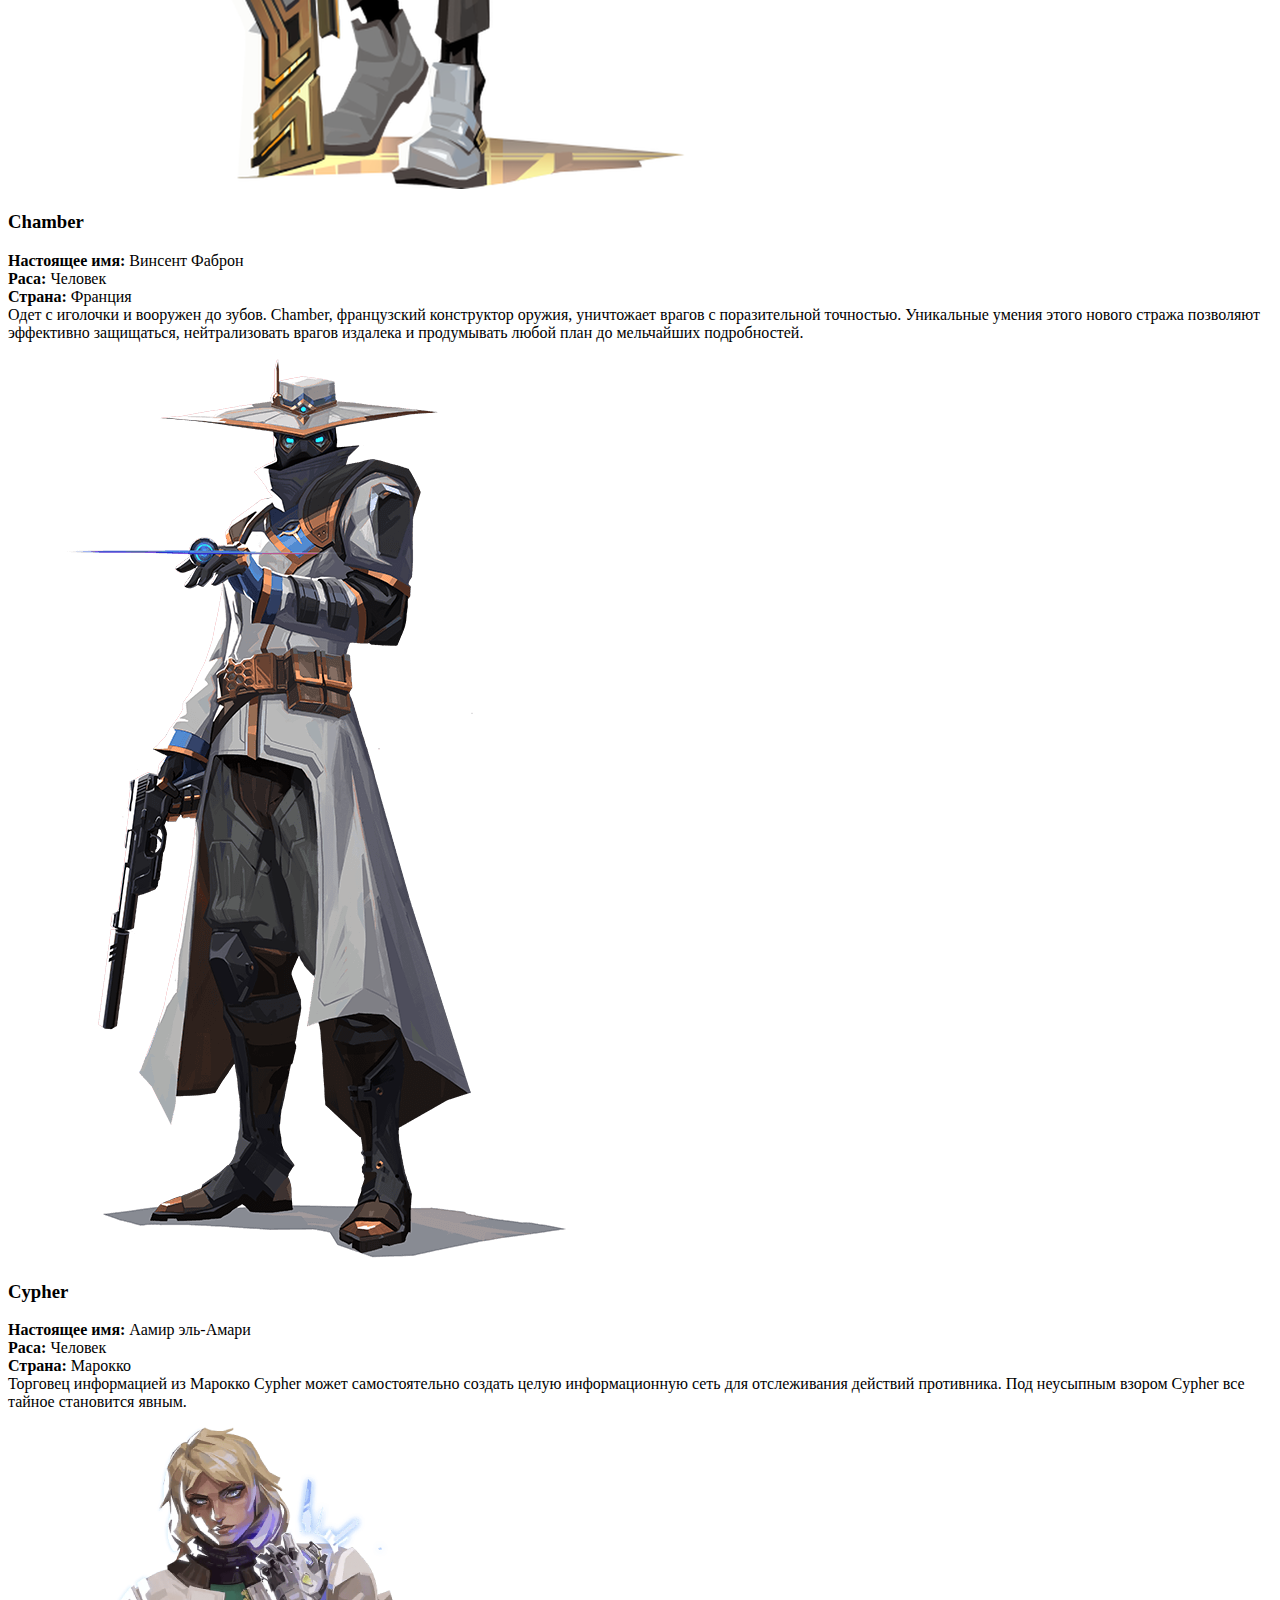
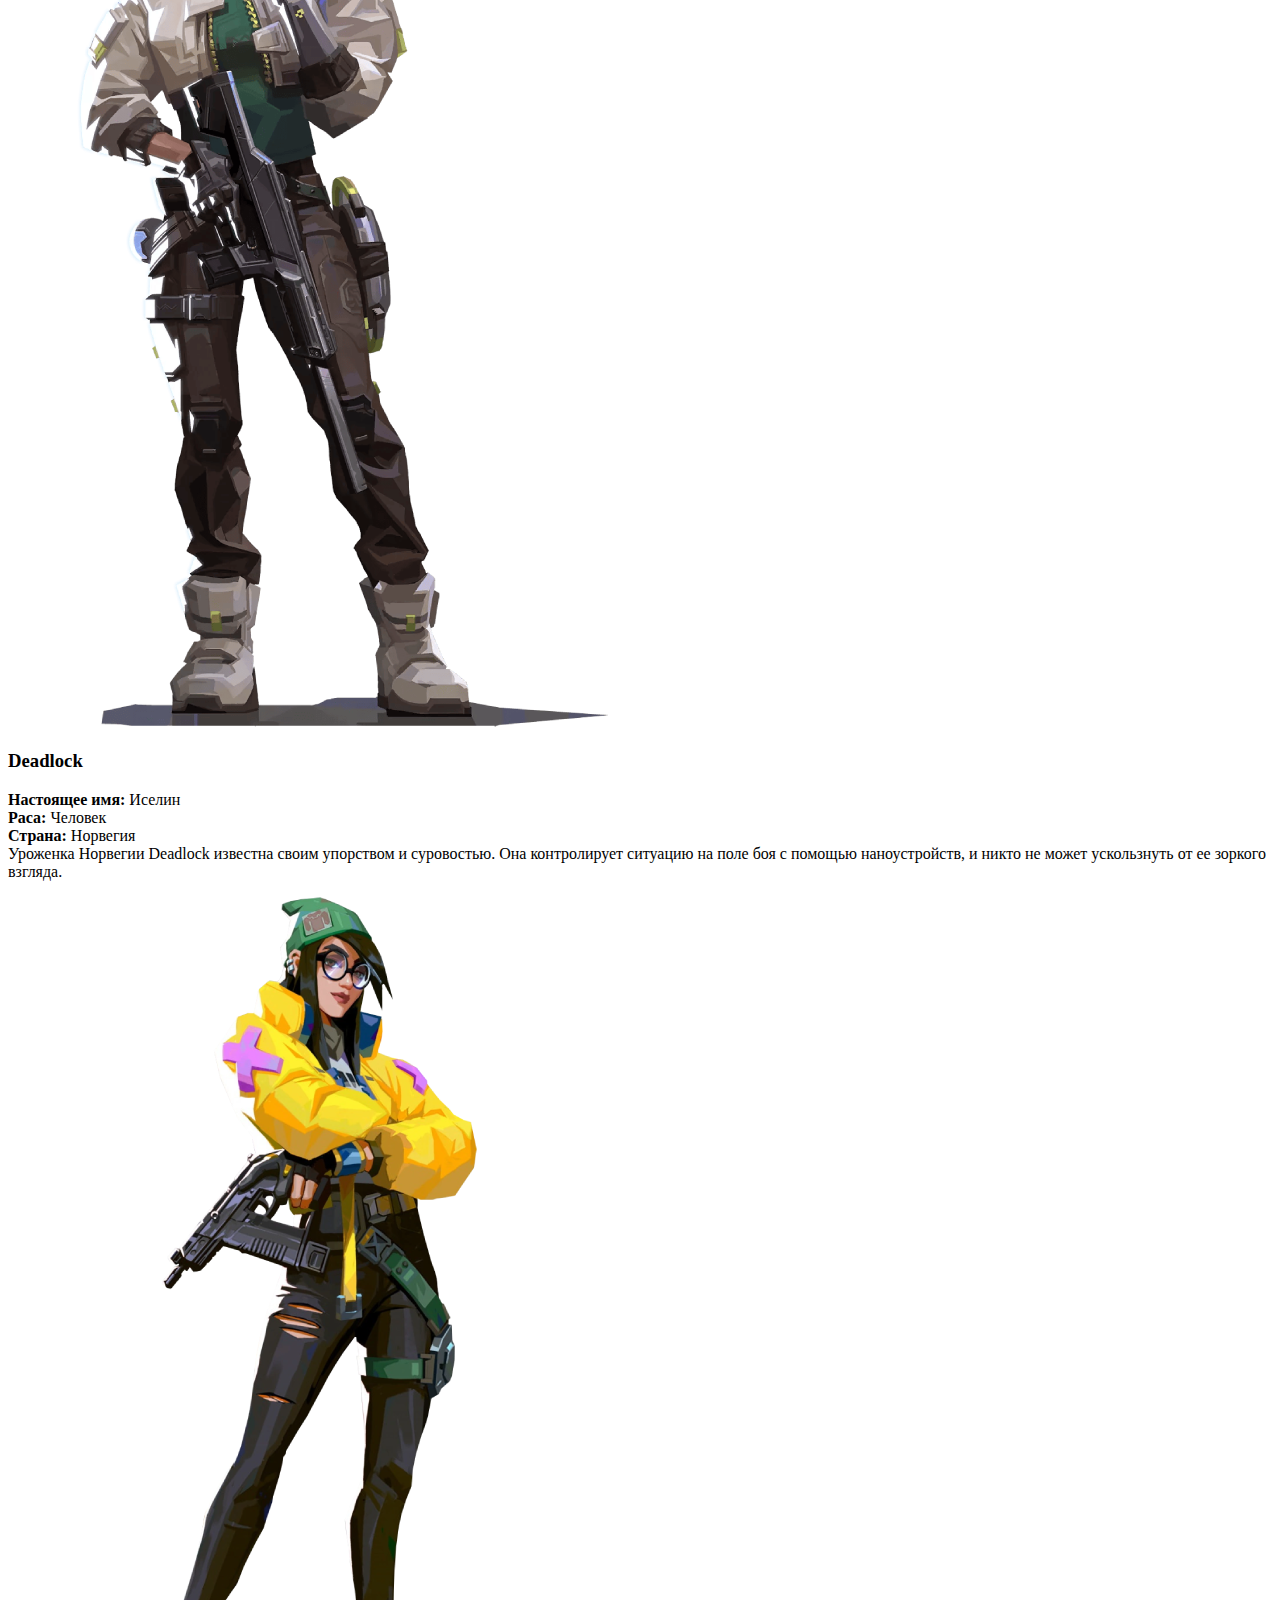
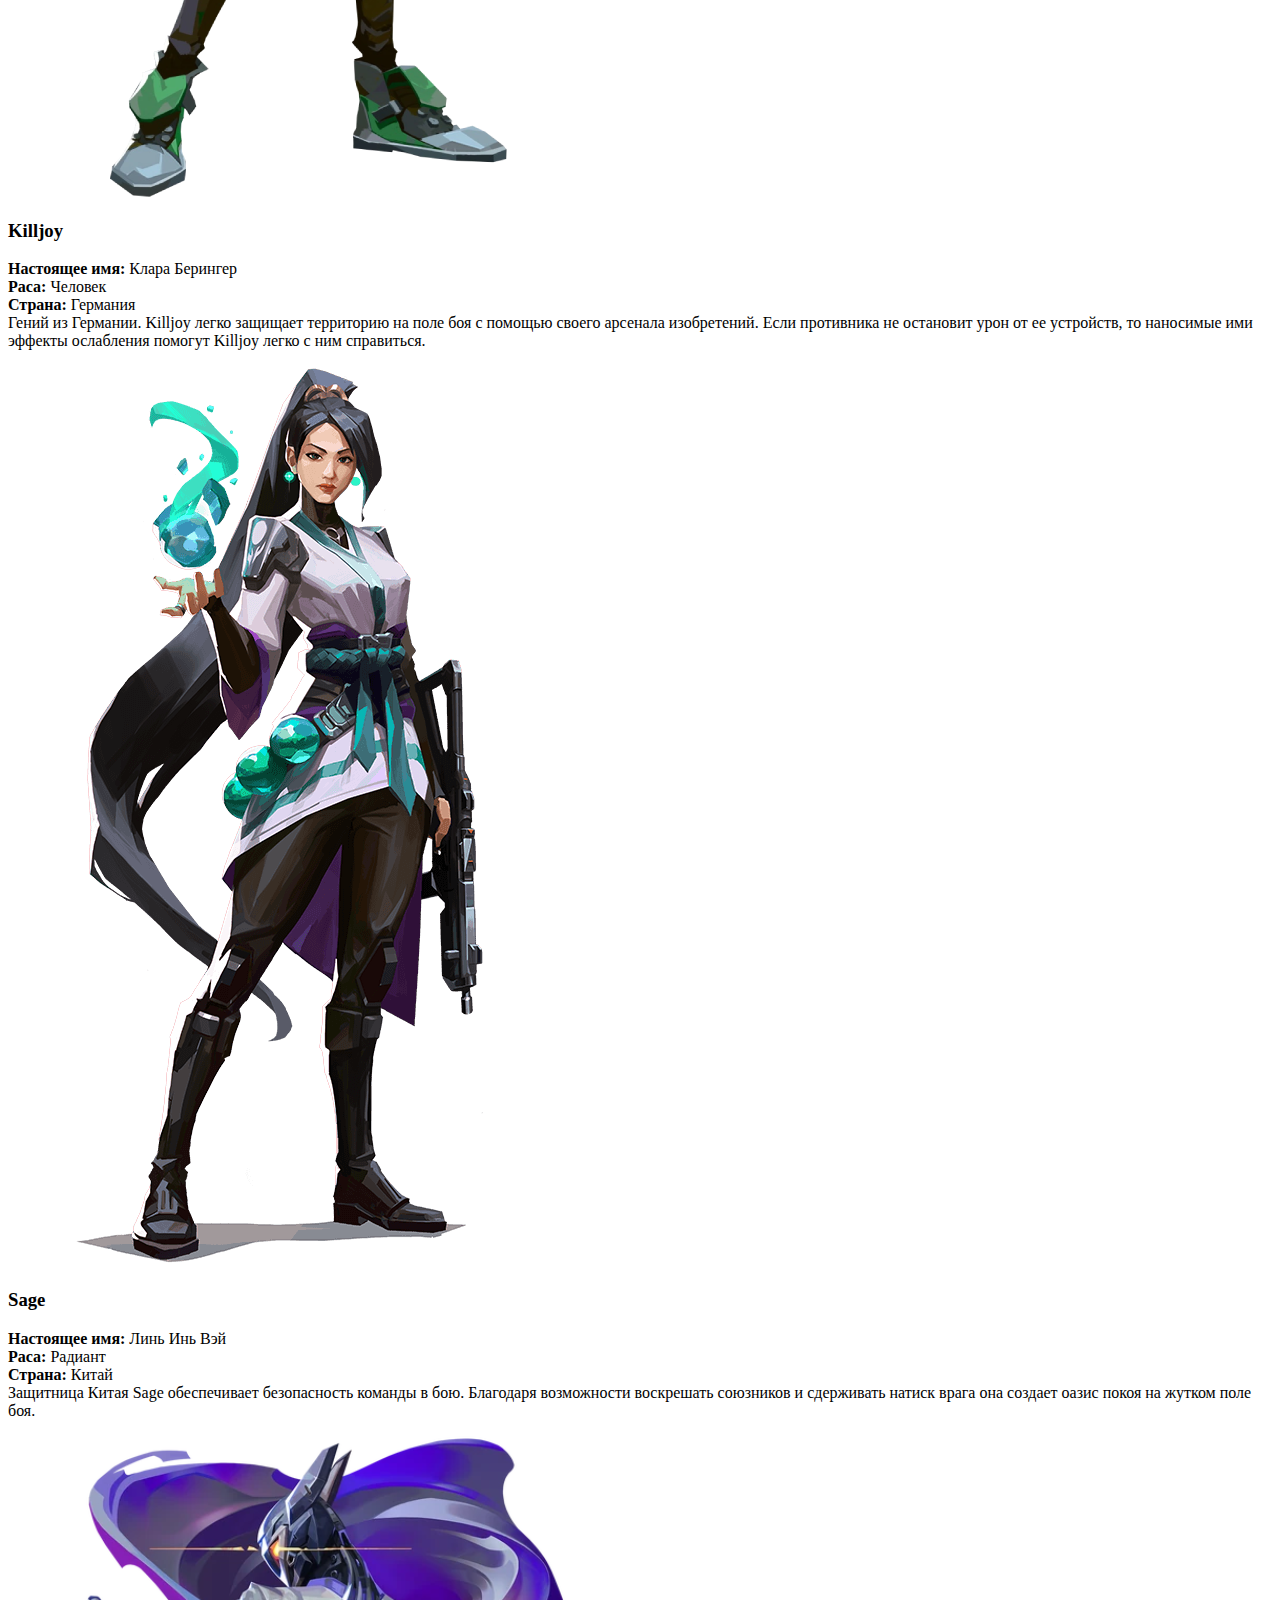
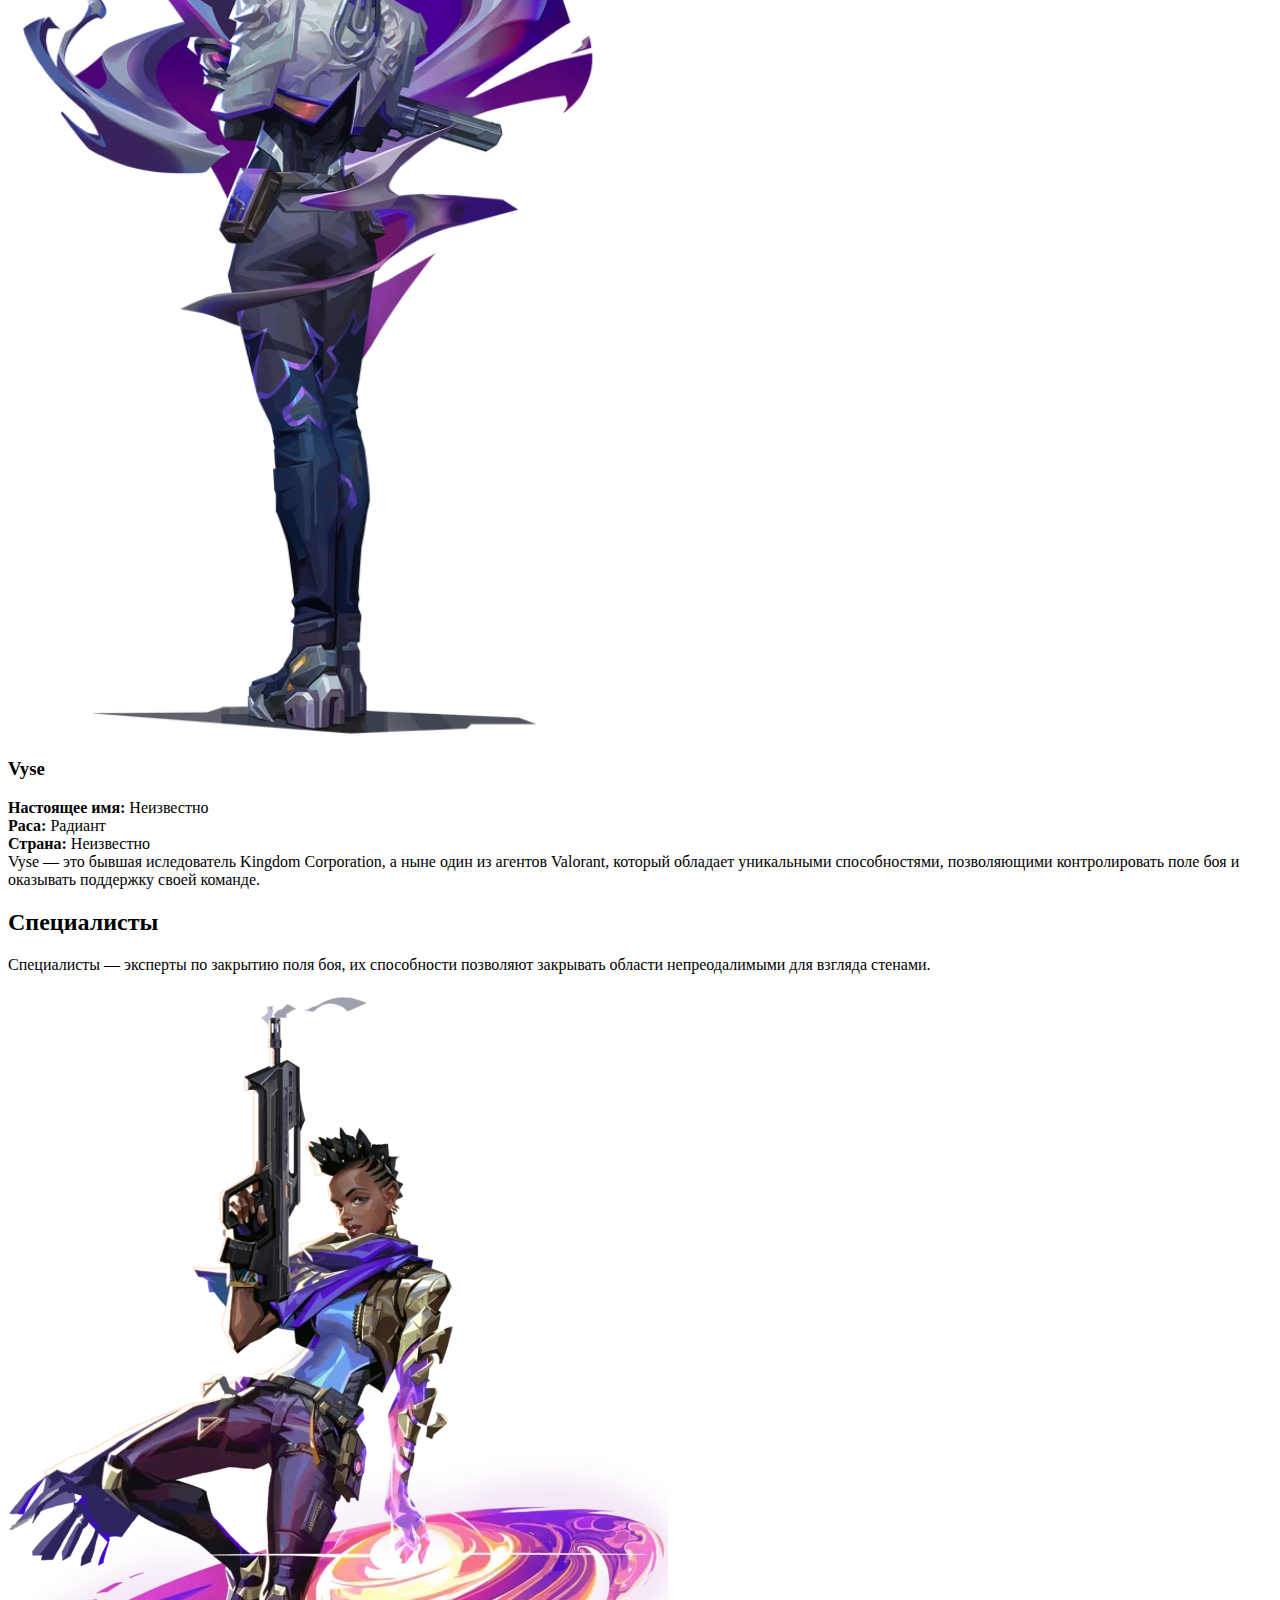
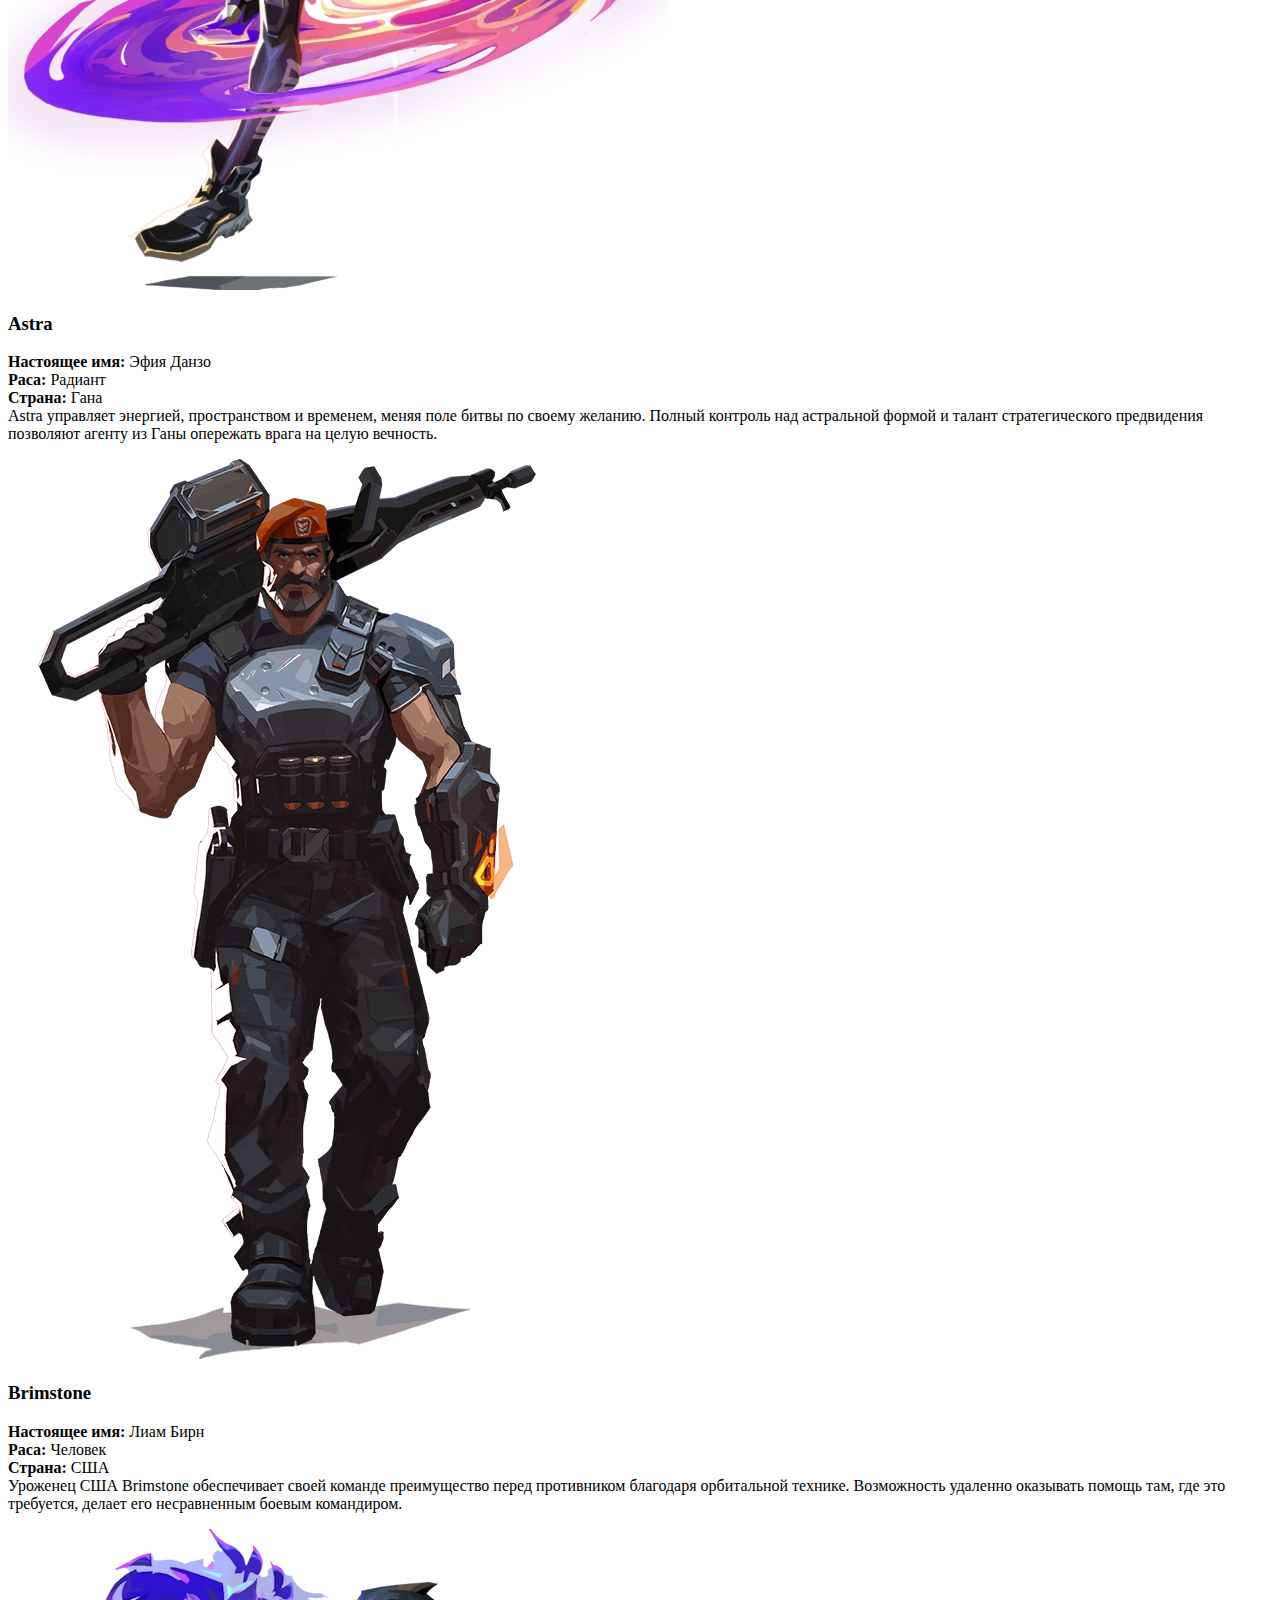
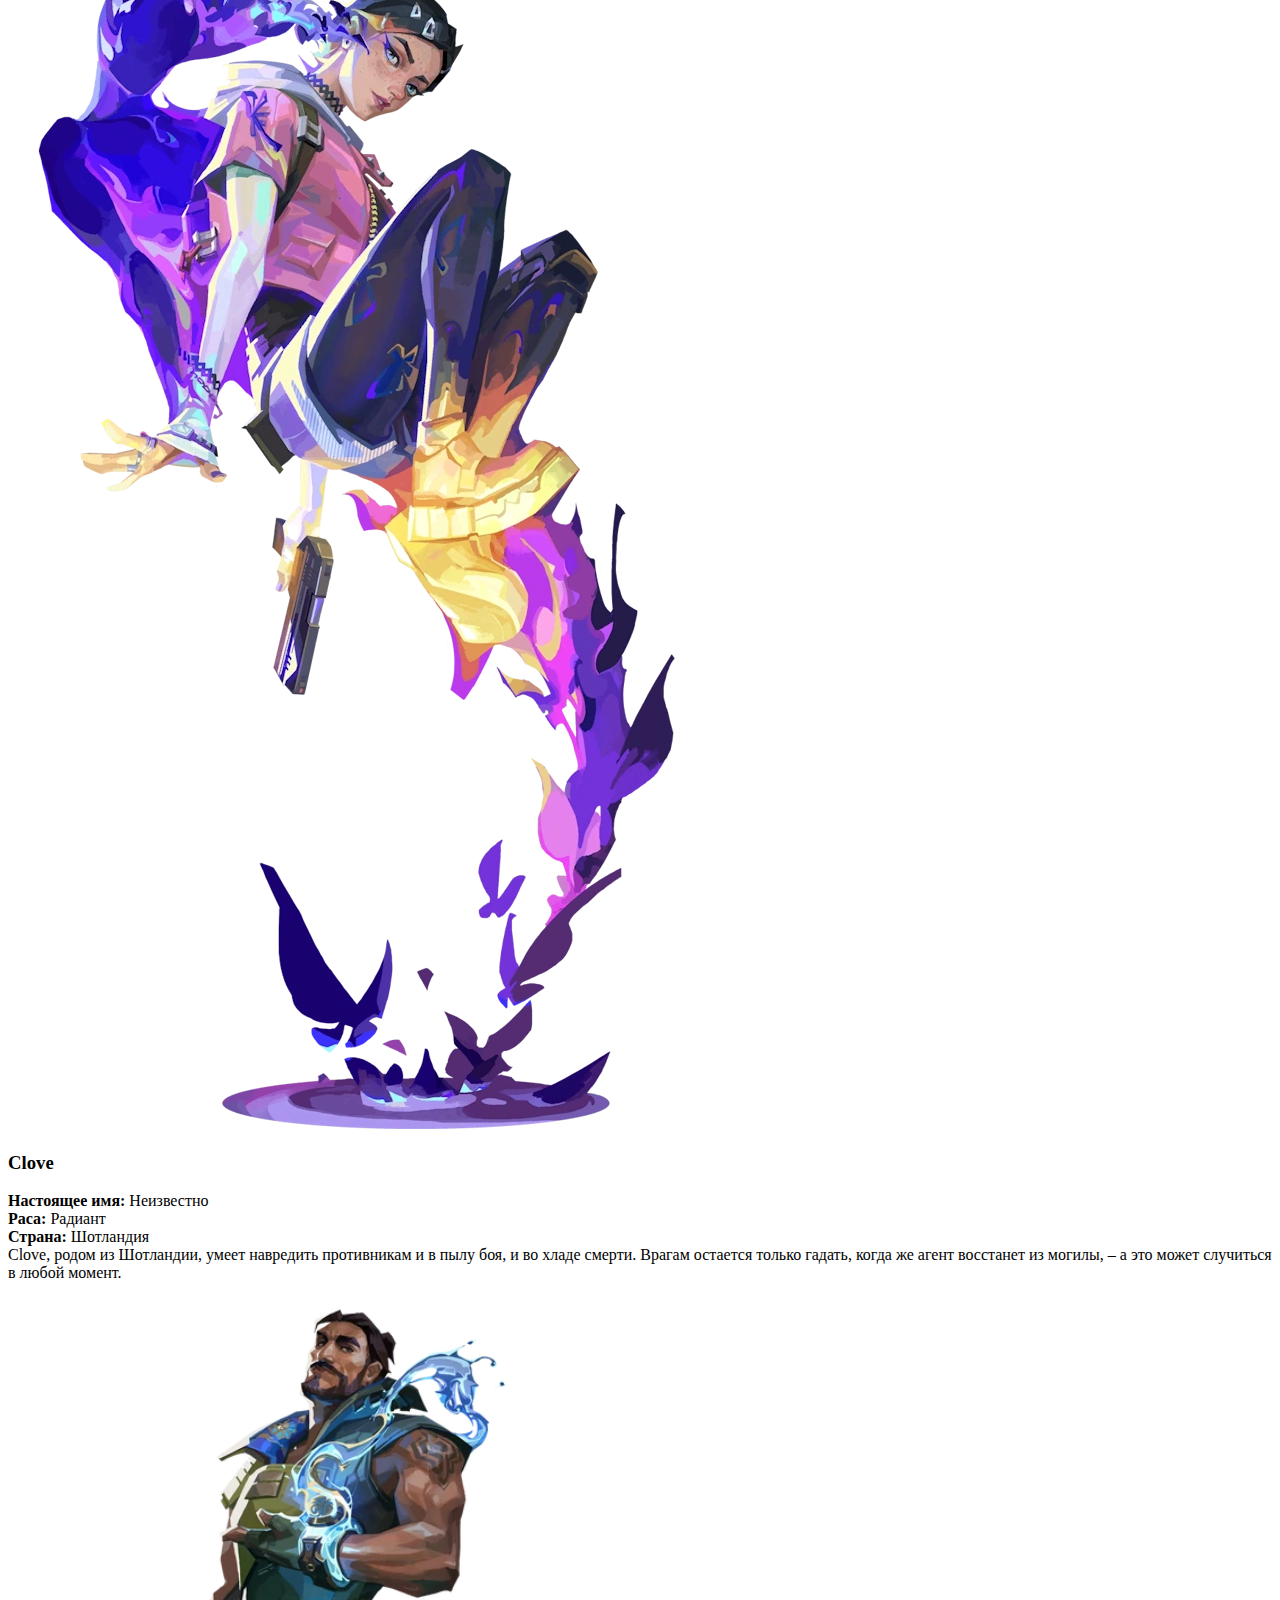
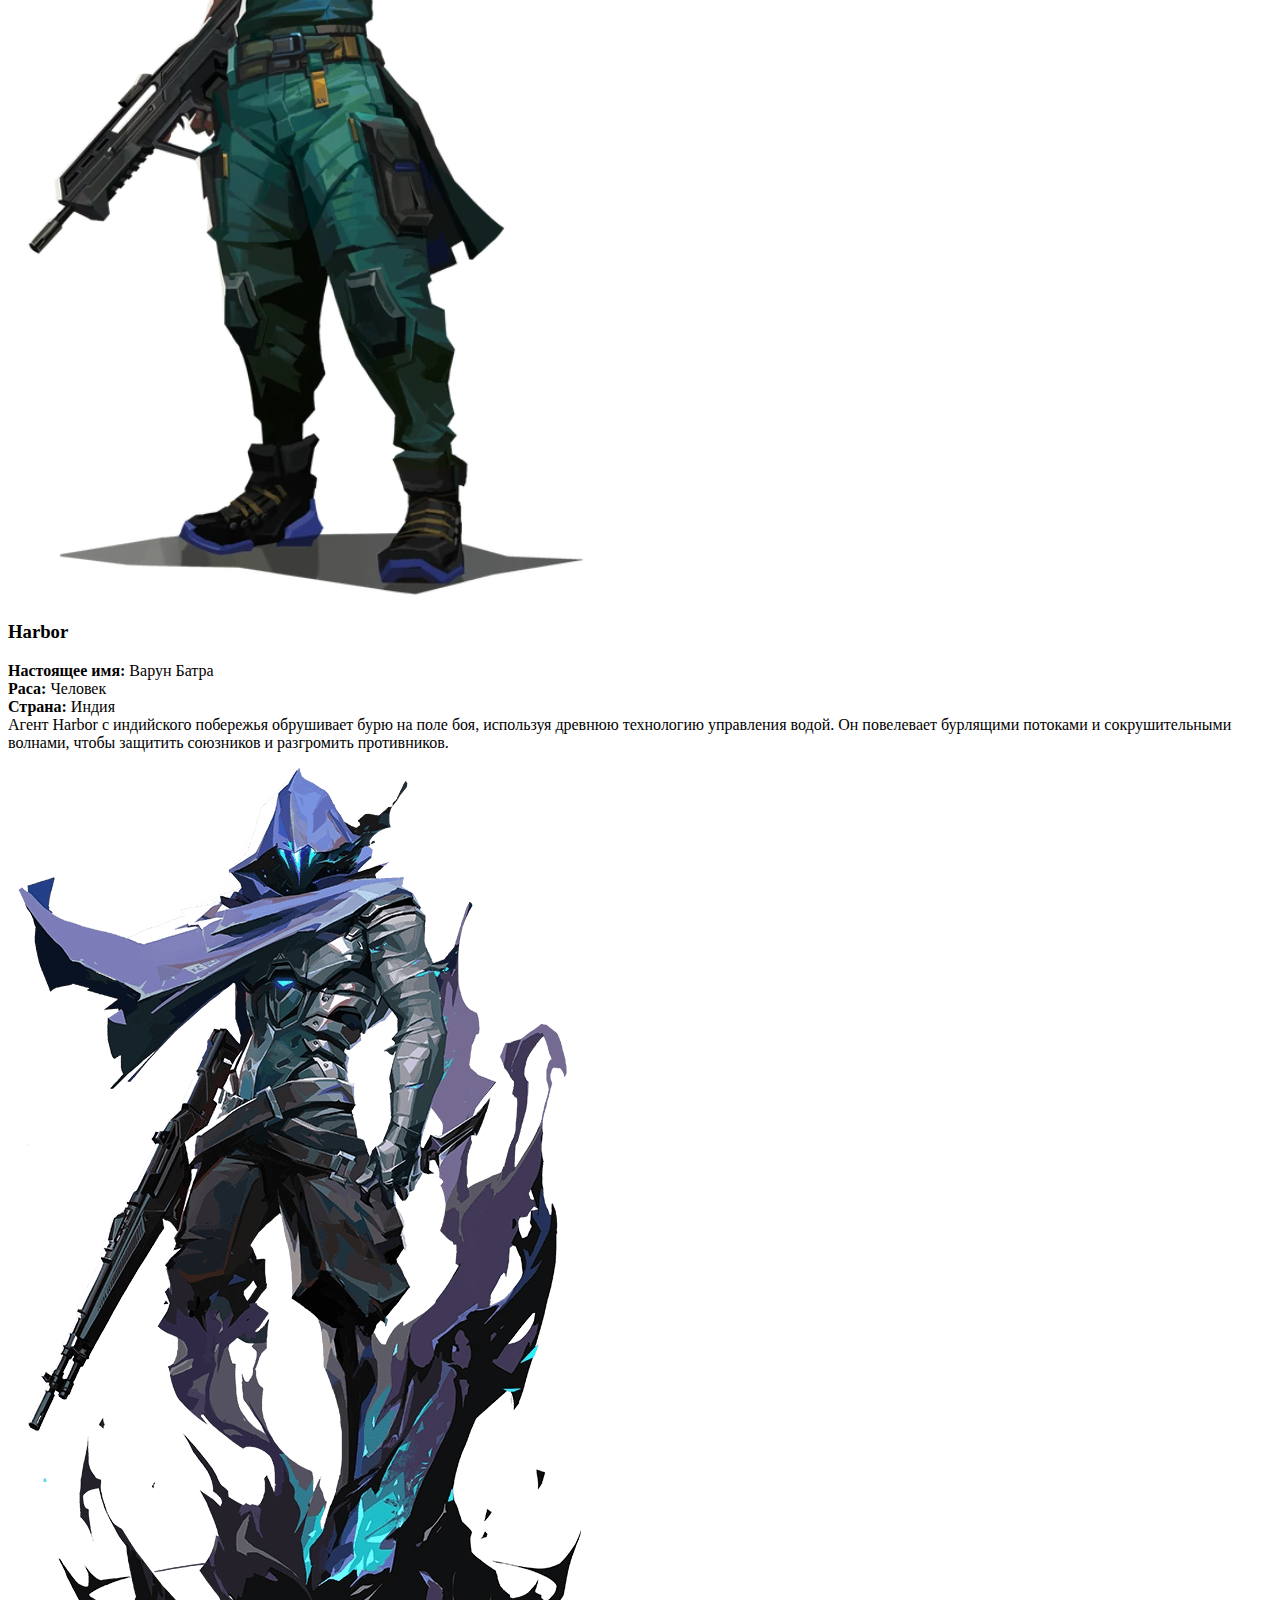
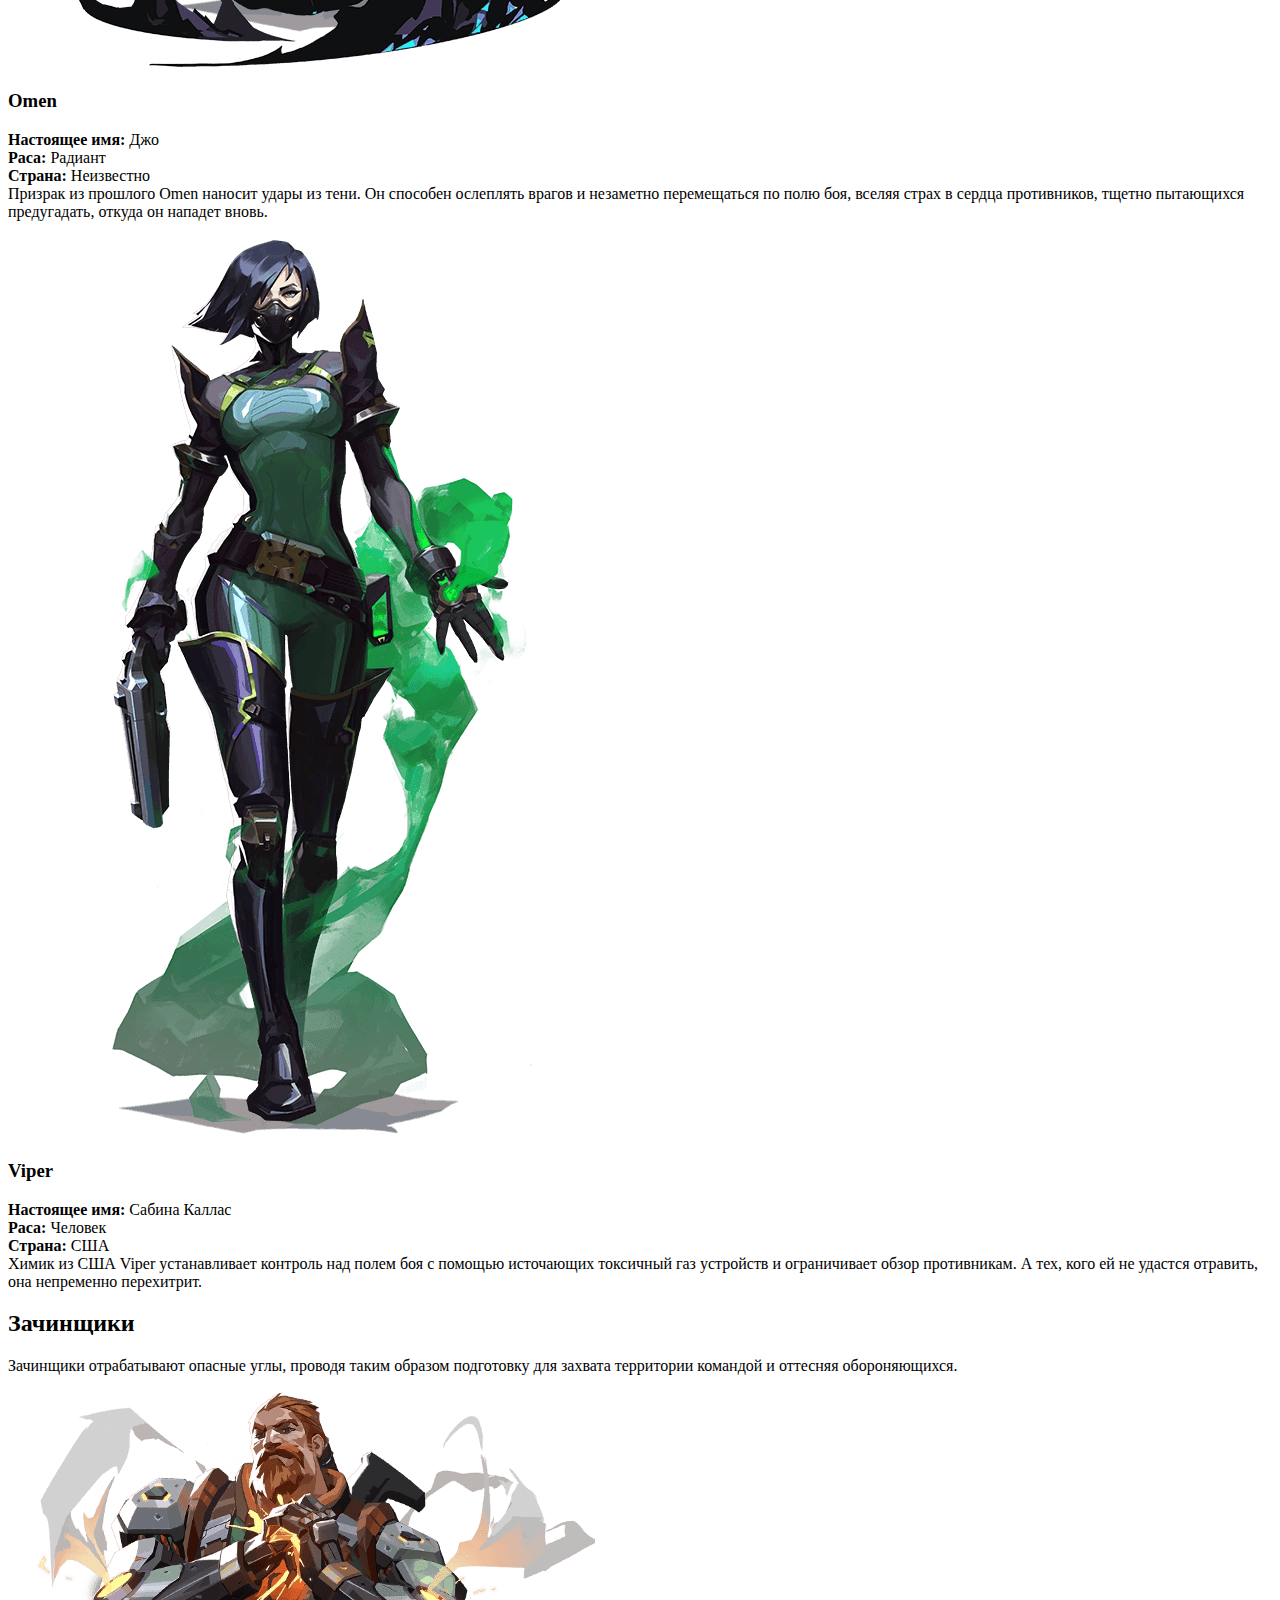
==== commit d90a8abd: "Update index.html" ====
--- a/index.html
+++ b/index.html
@@ -5,7 +5,7 @@
 	<meta name="viewport" content="width=device-width, initial-scale=1.0">
 	<meta name="description" content="О агентах протокола Валорант">
 	<title>Агенты протокола Валорант</title>
-	<link rel="stylesheet" href="project.css">
+	<link rel="stylesheet" href="styles.css">
 </head>
 <body>
 	<header>
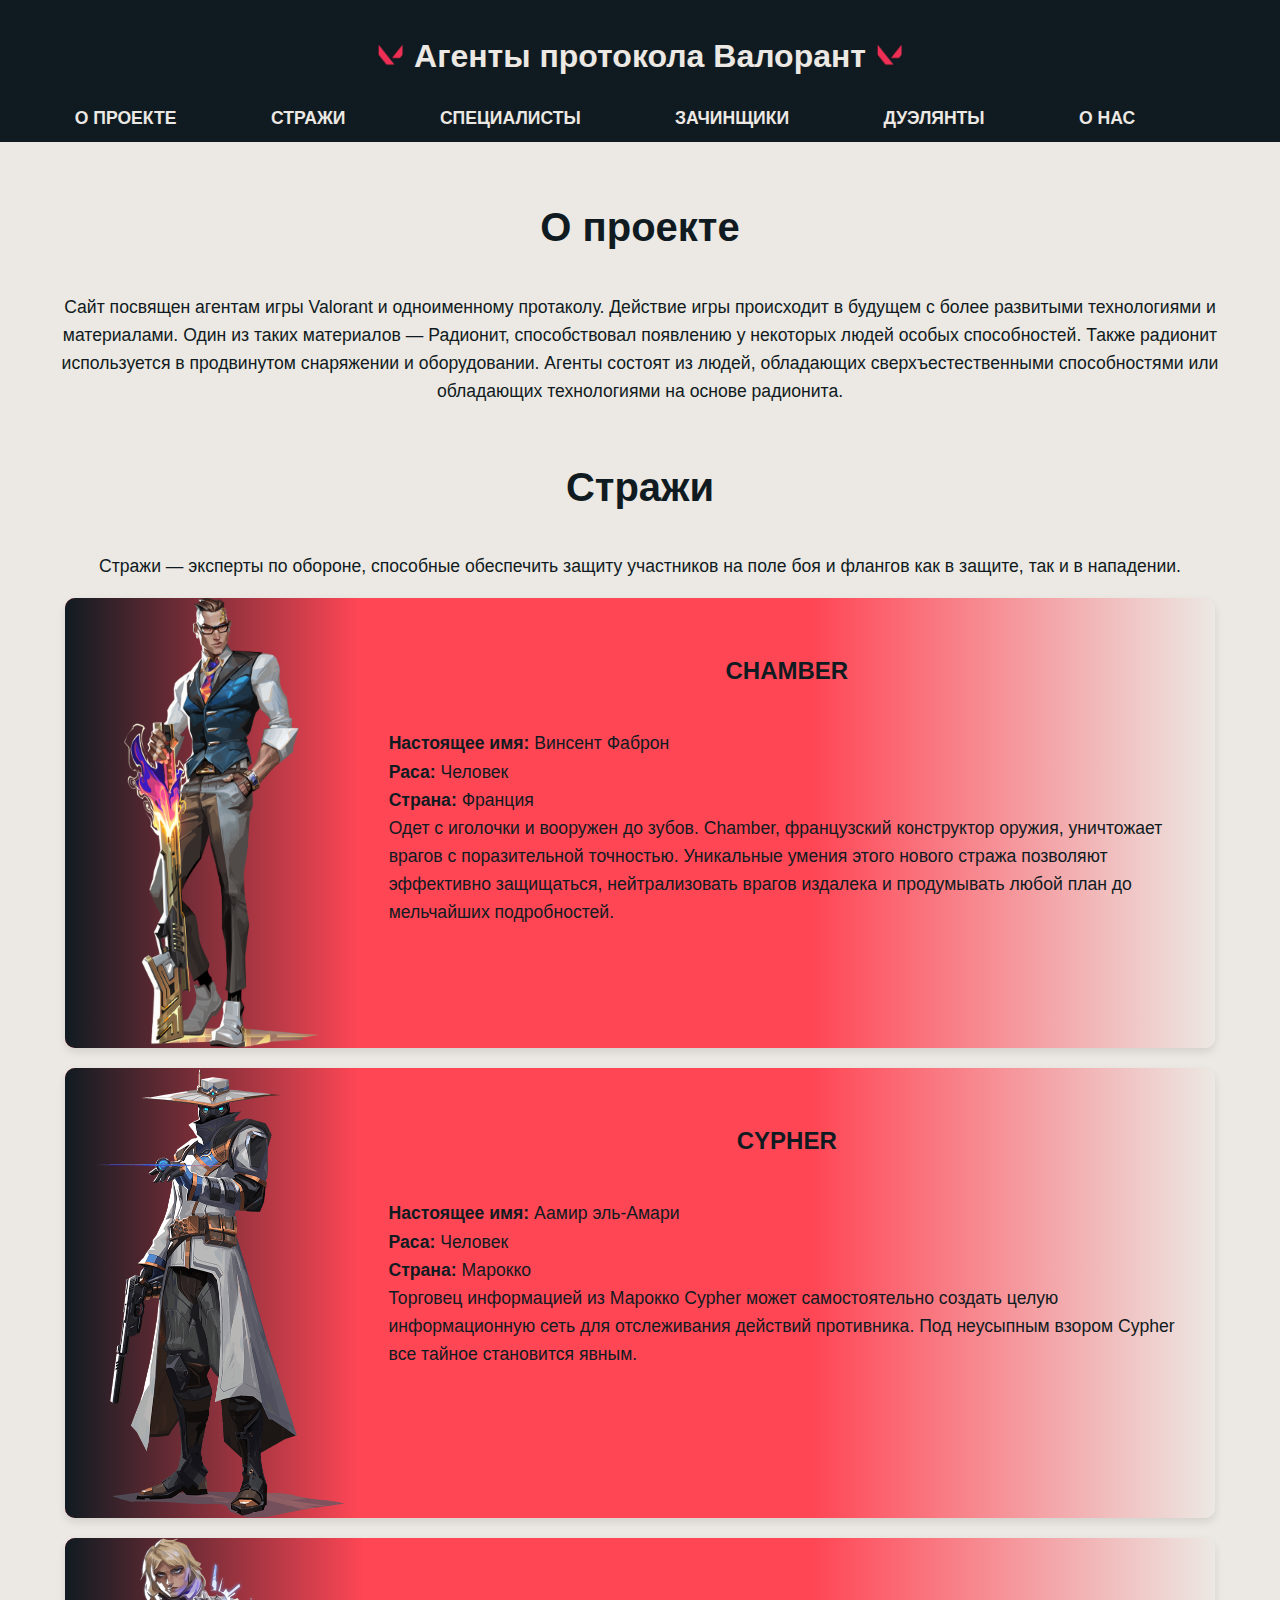
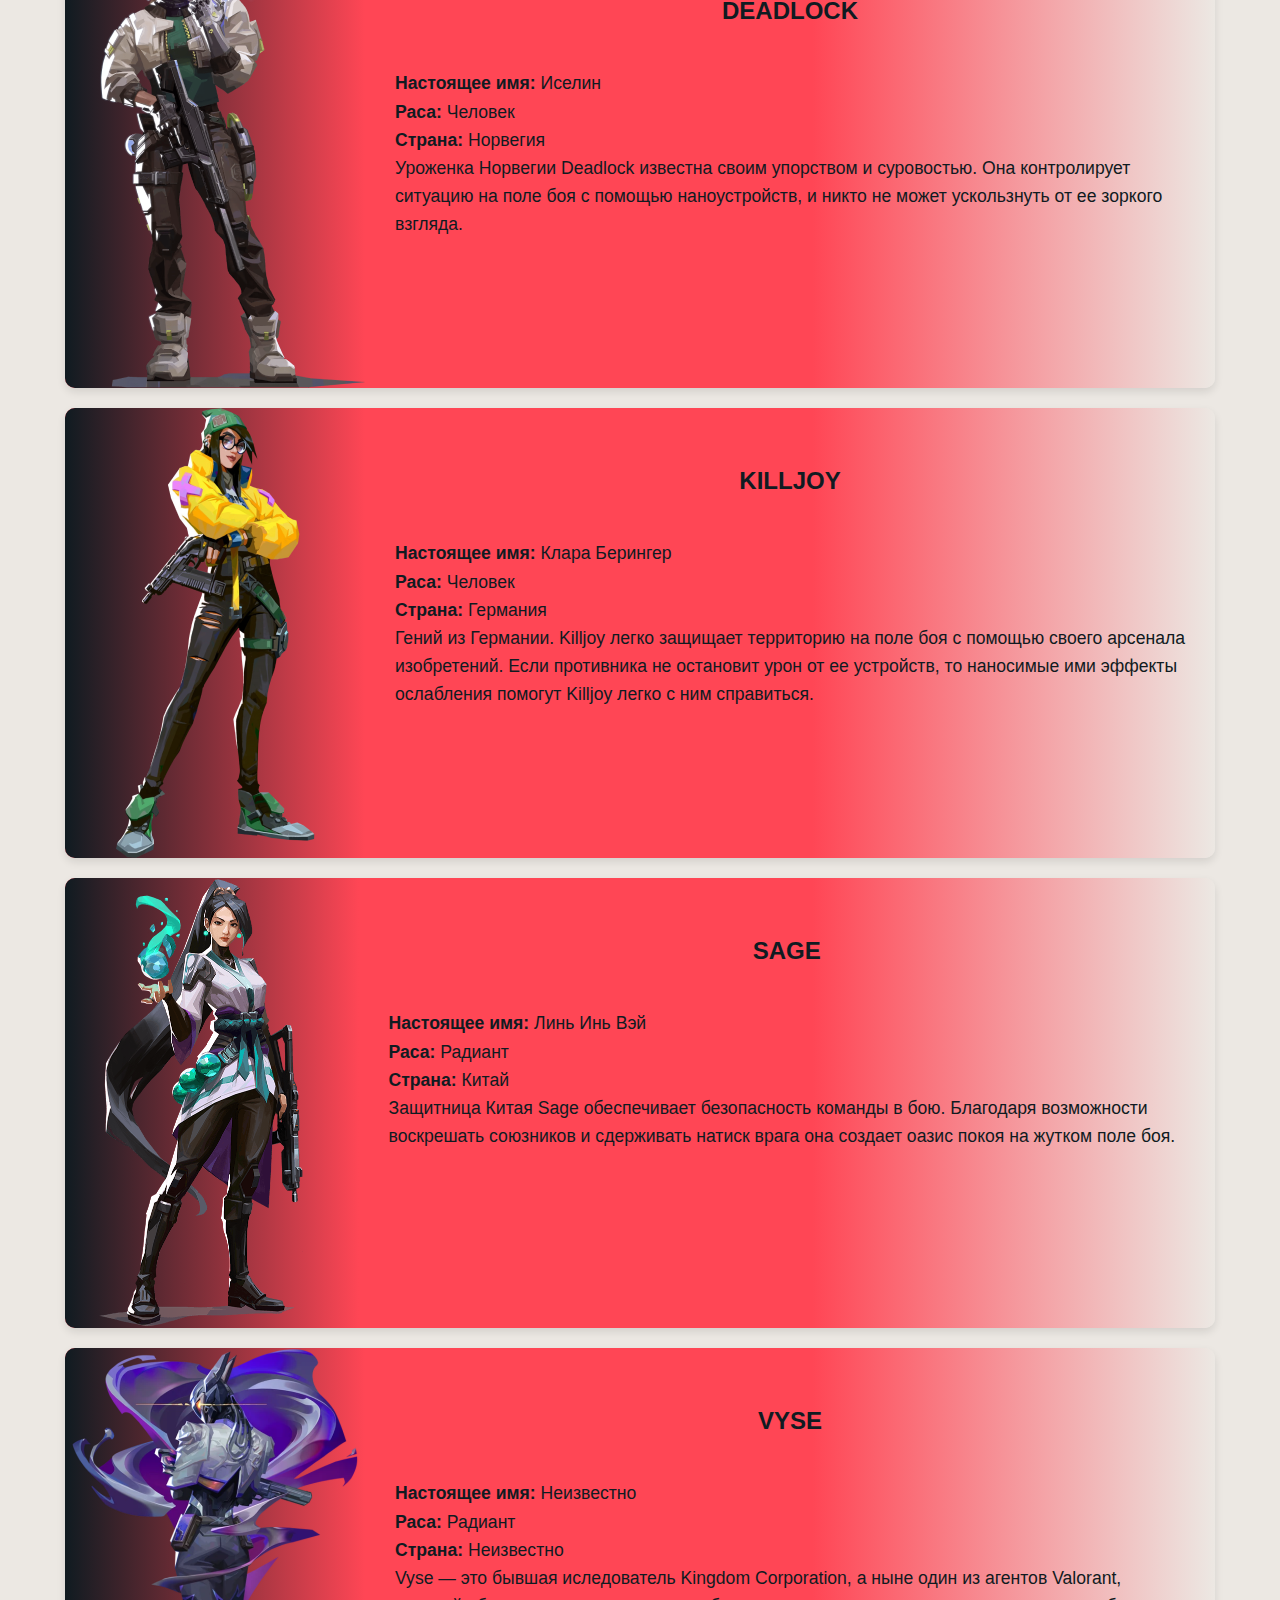
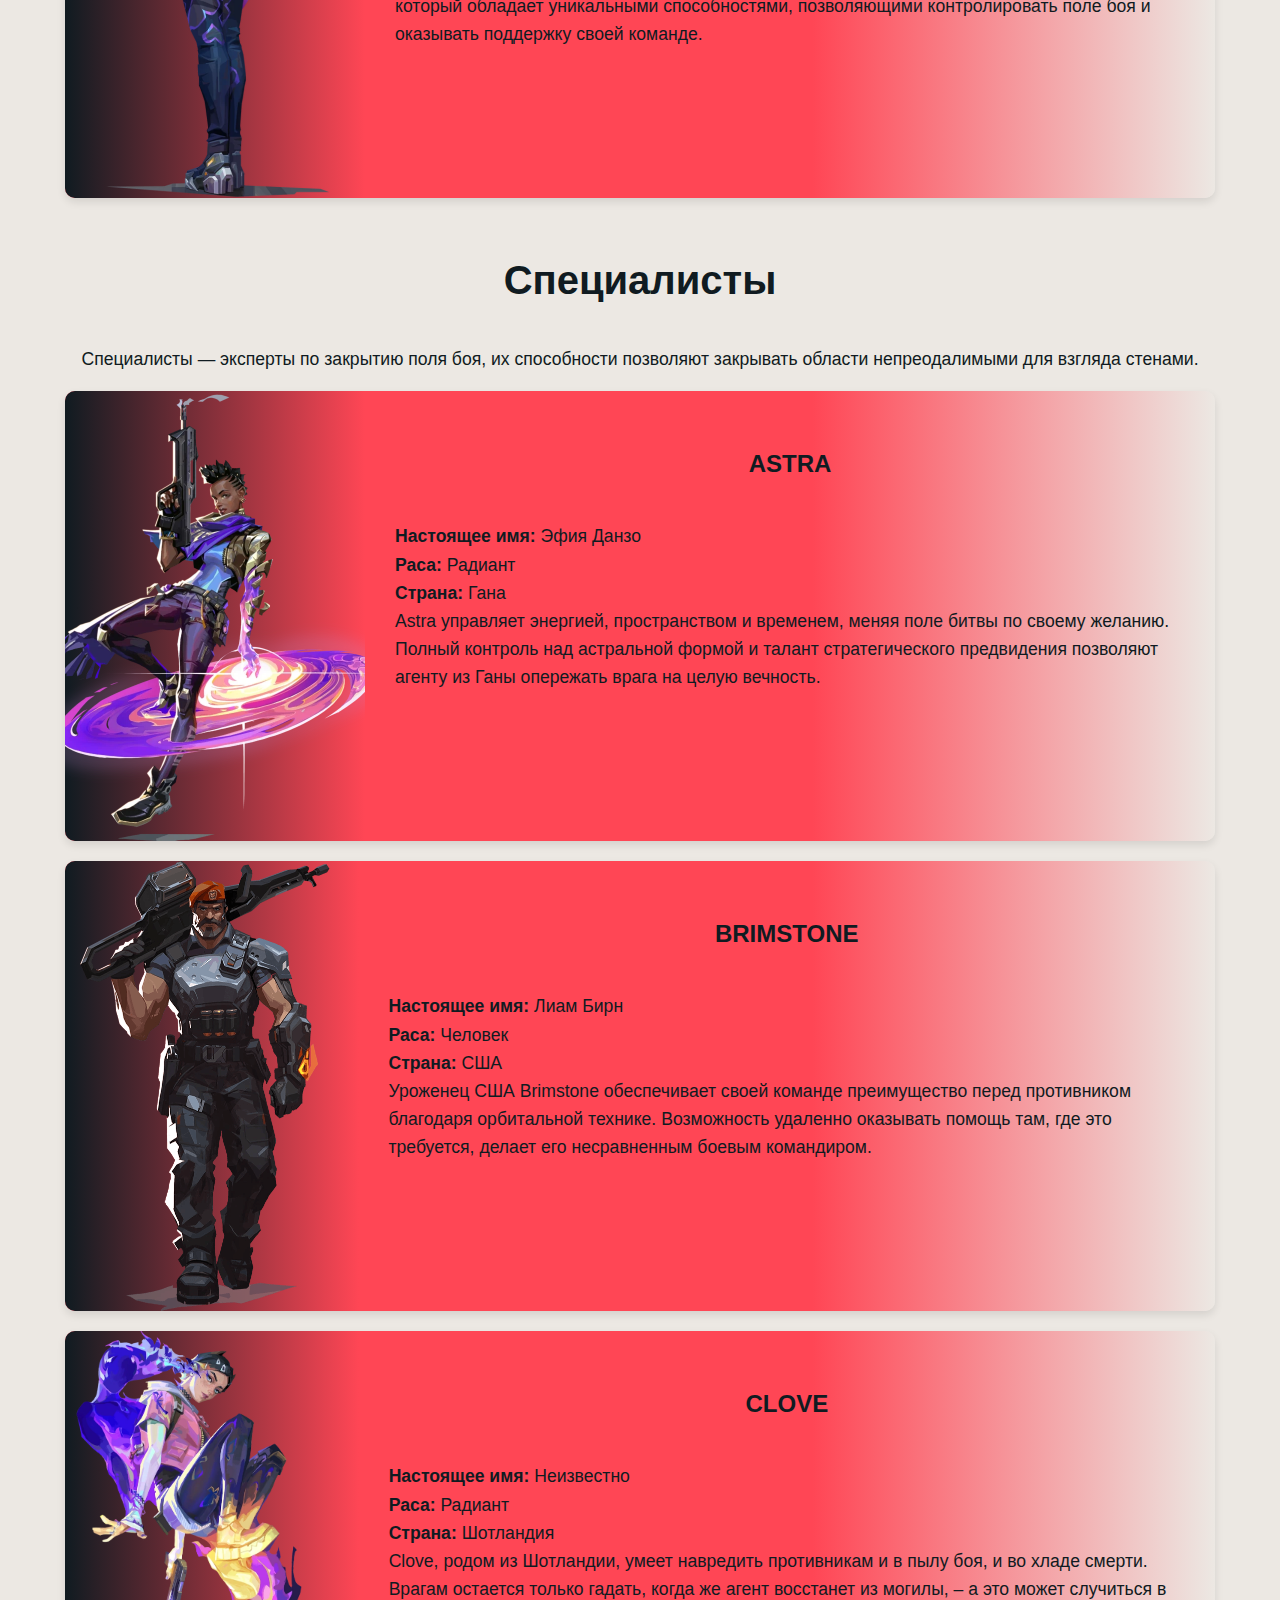
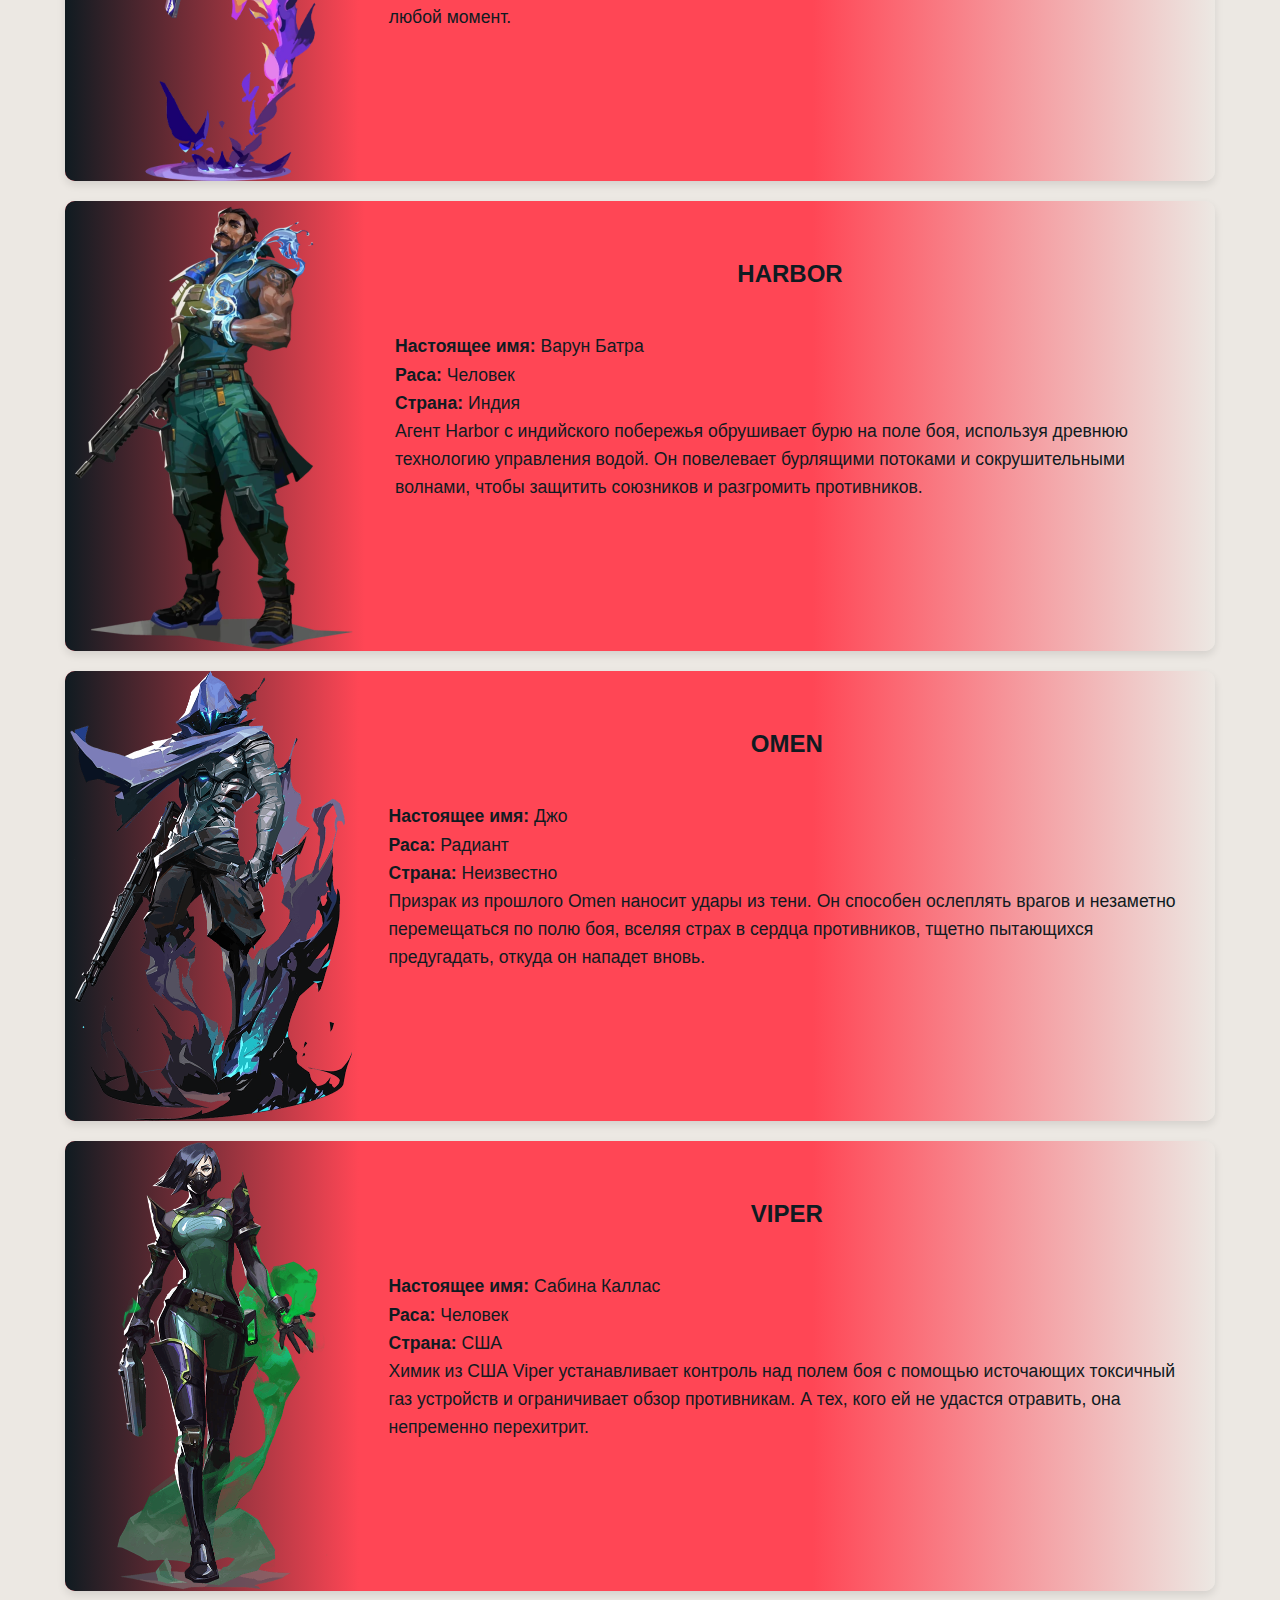
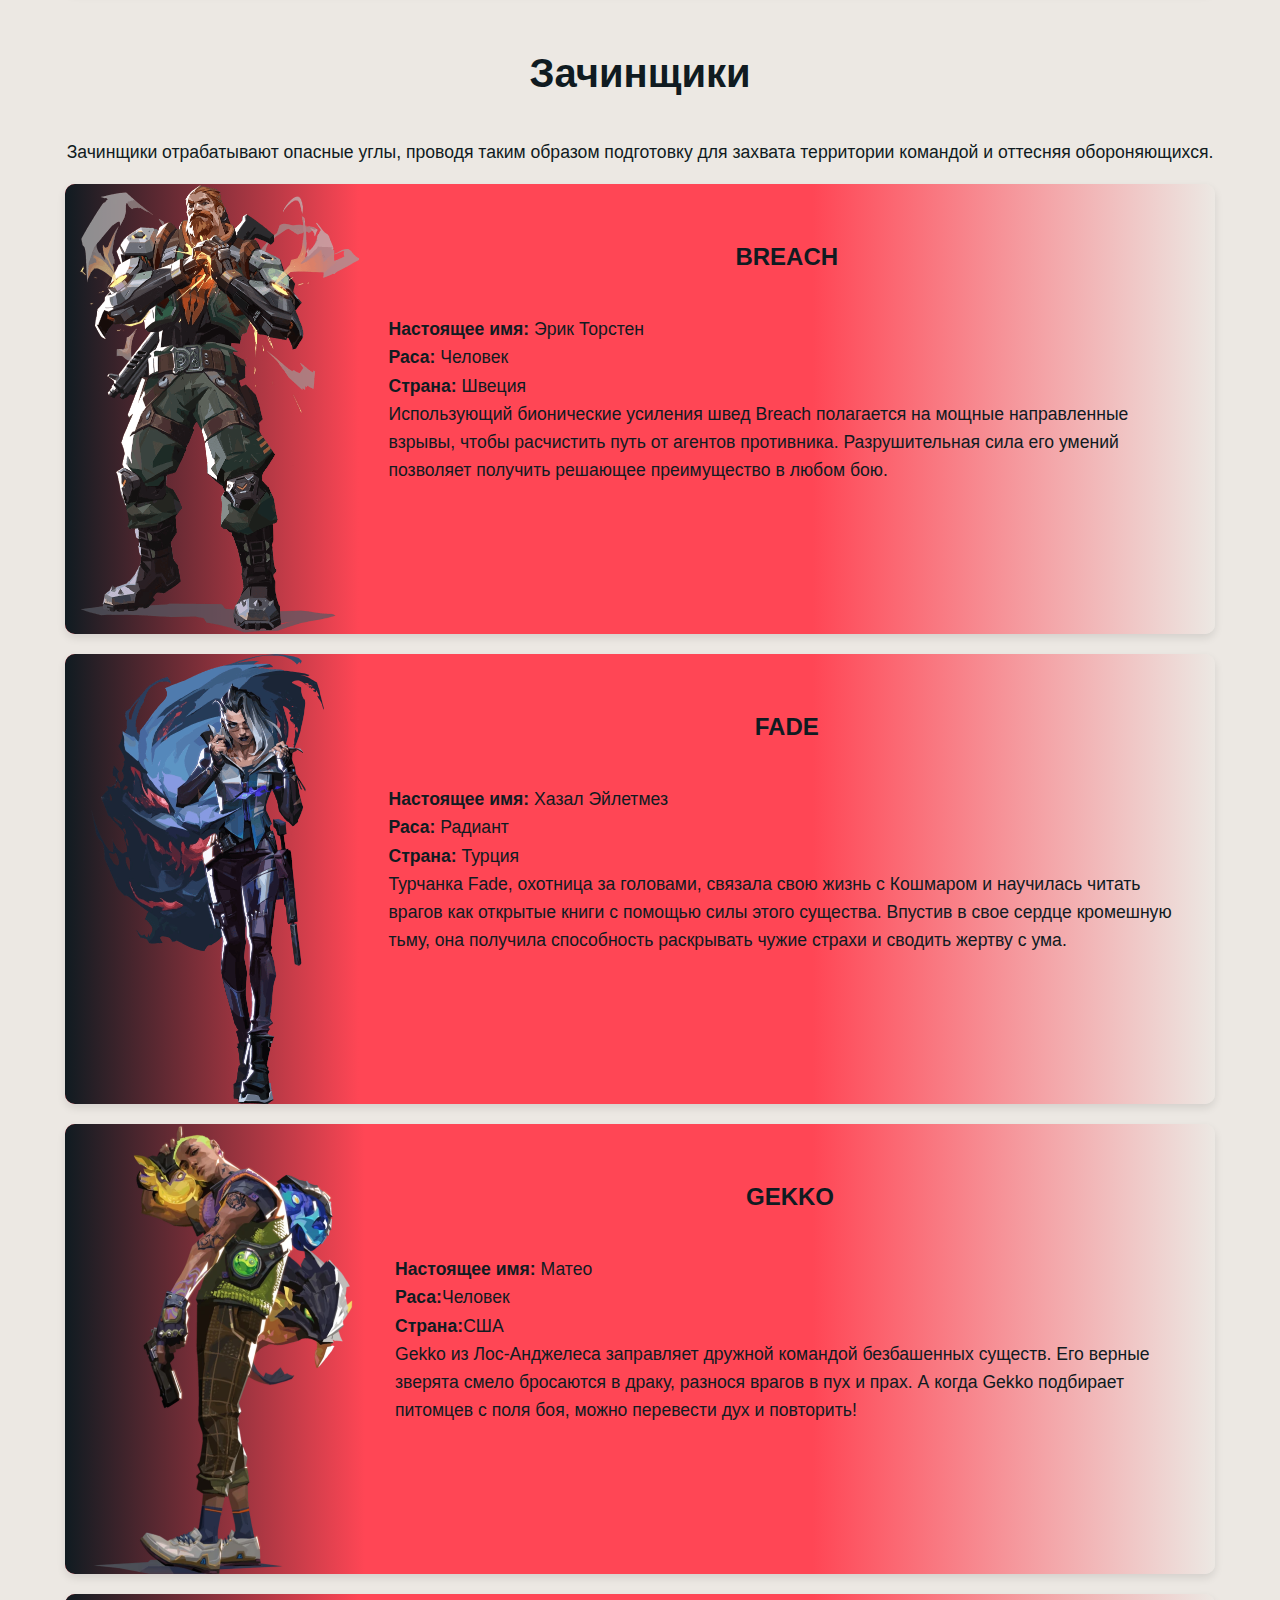
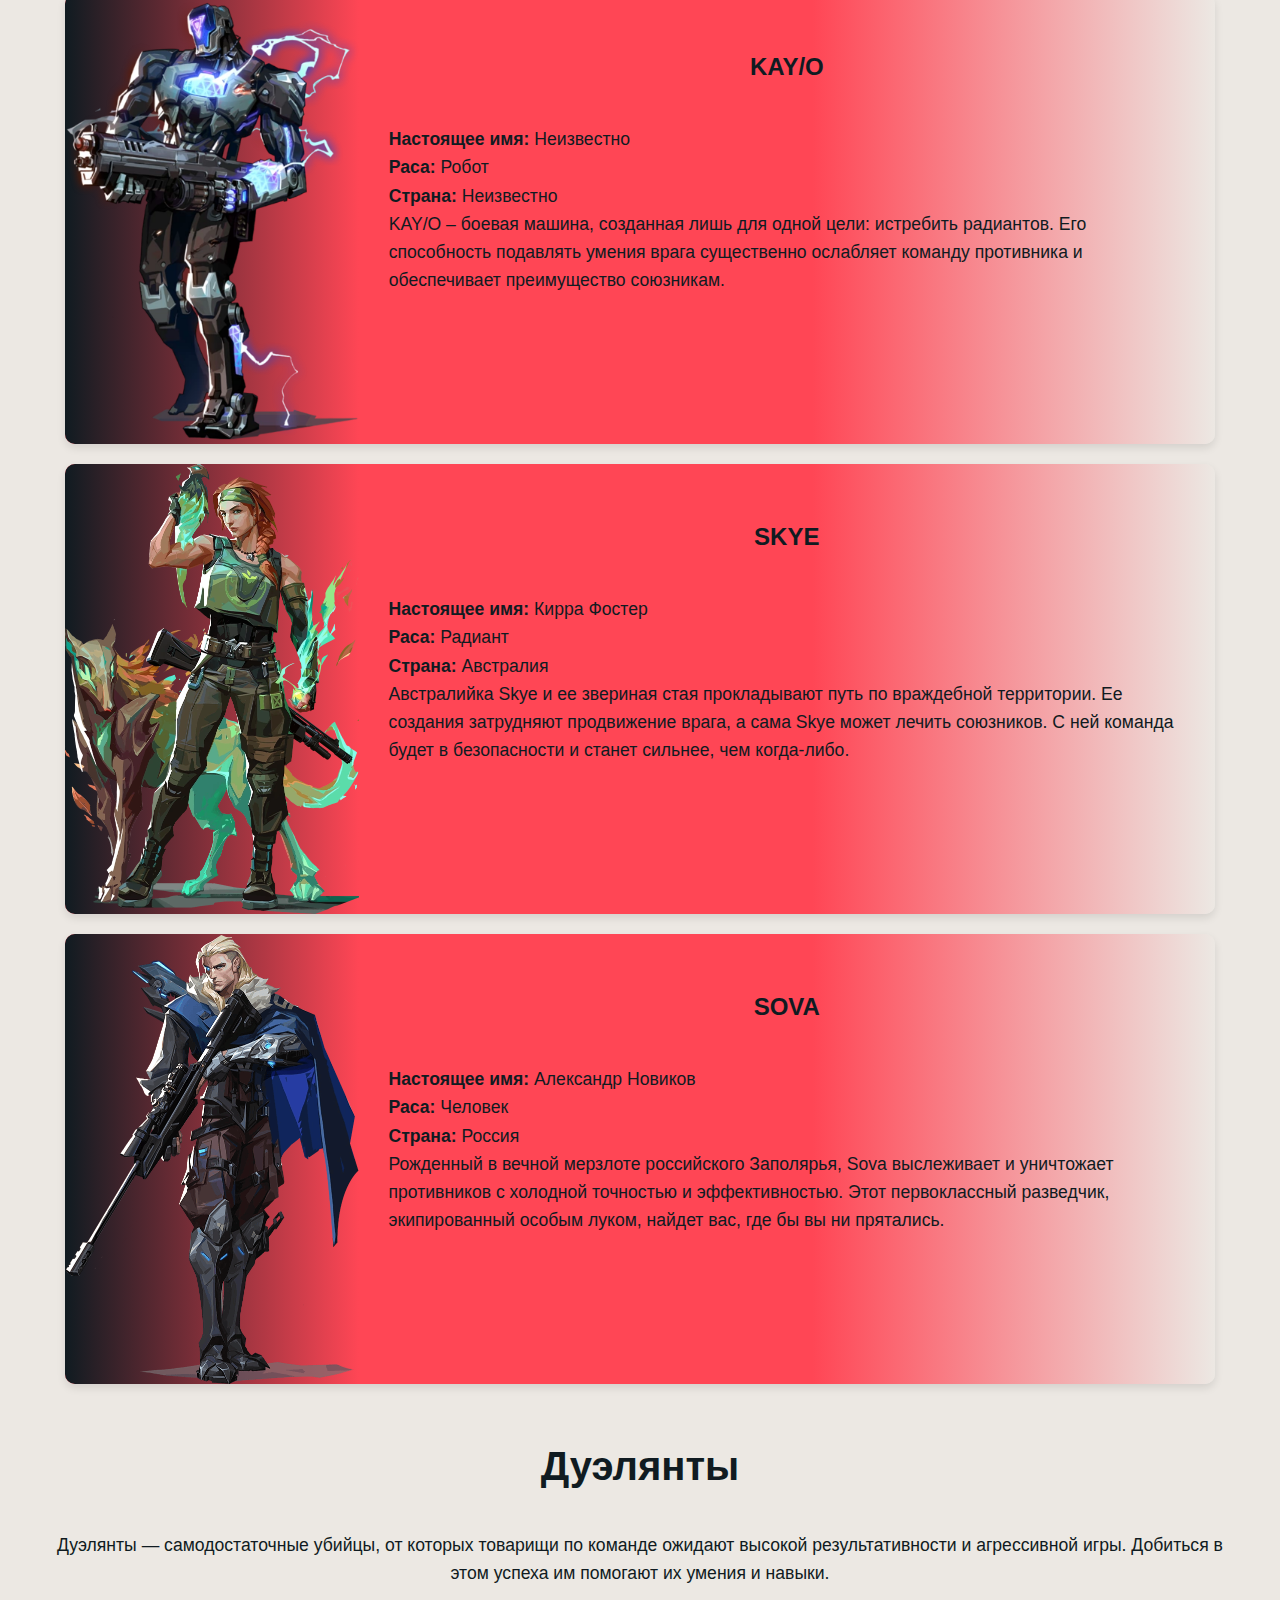
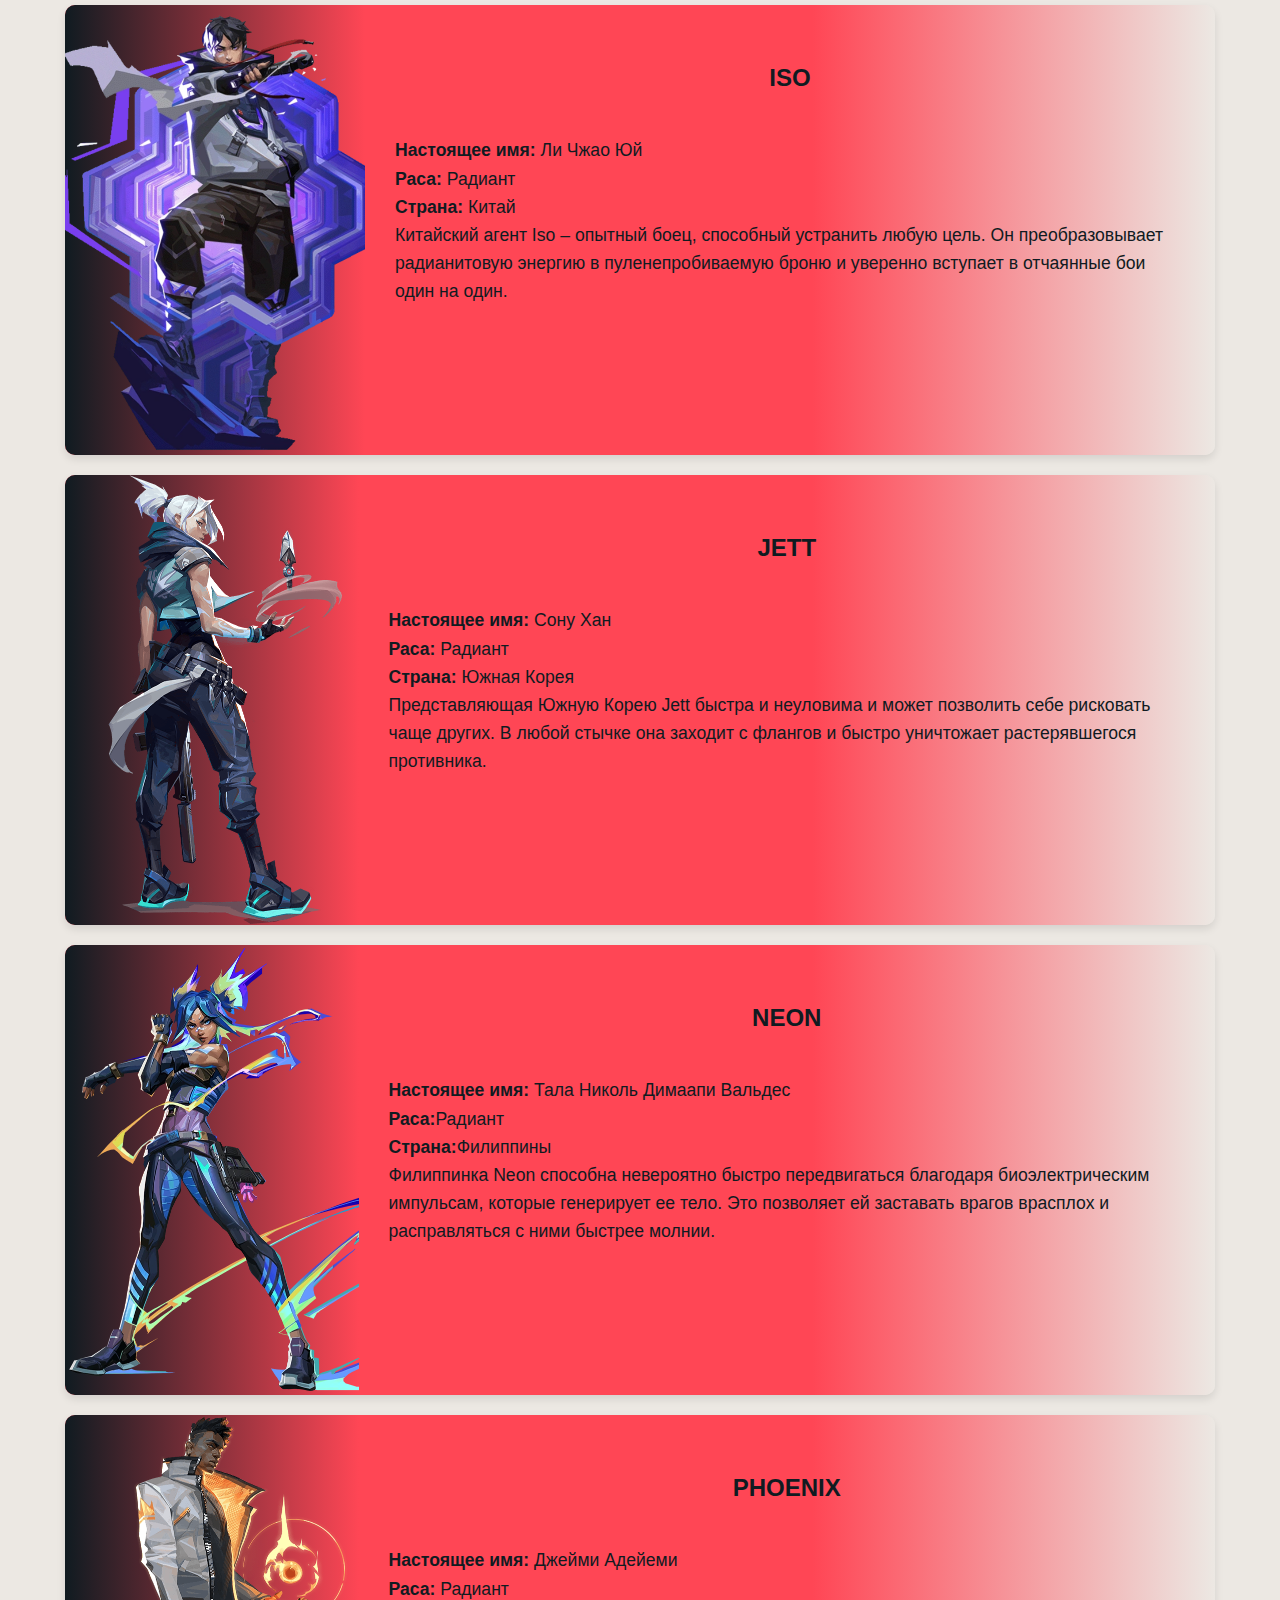
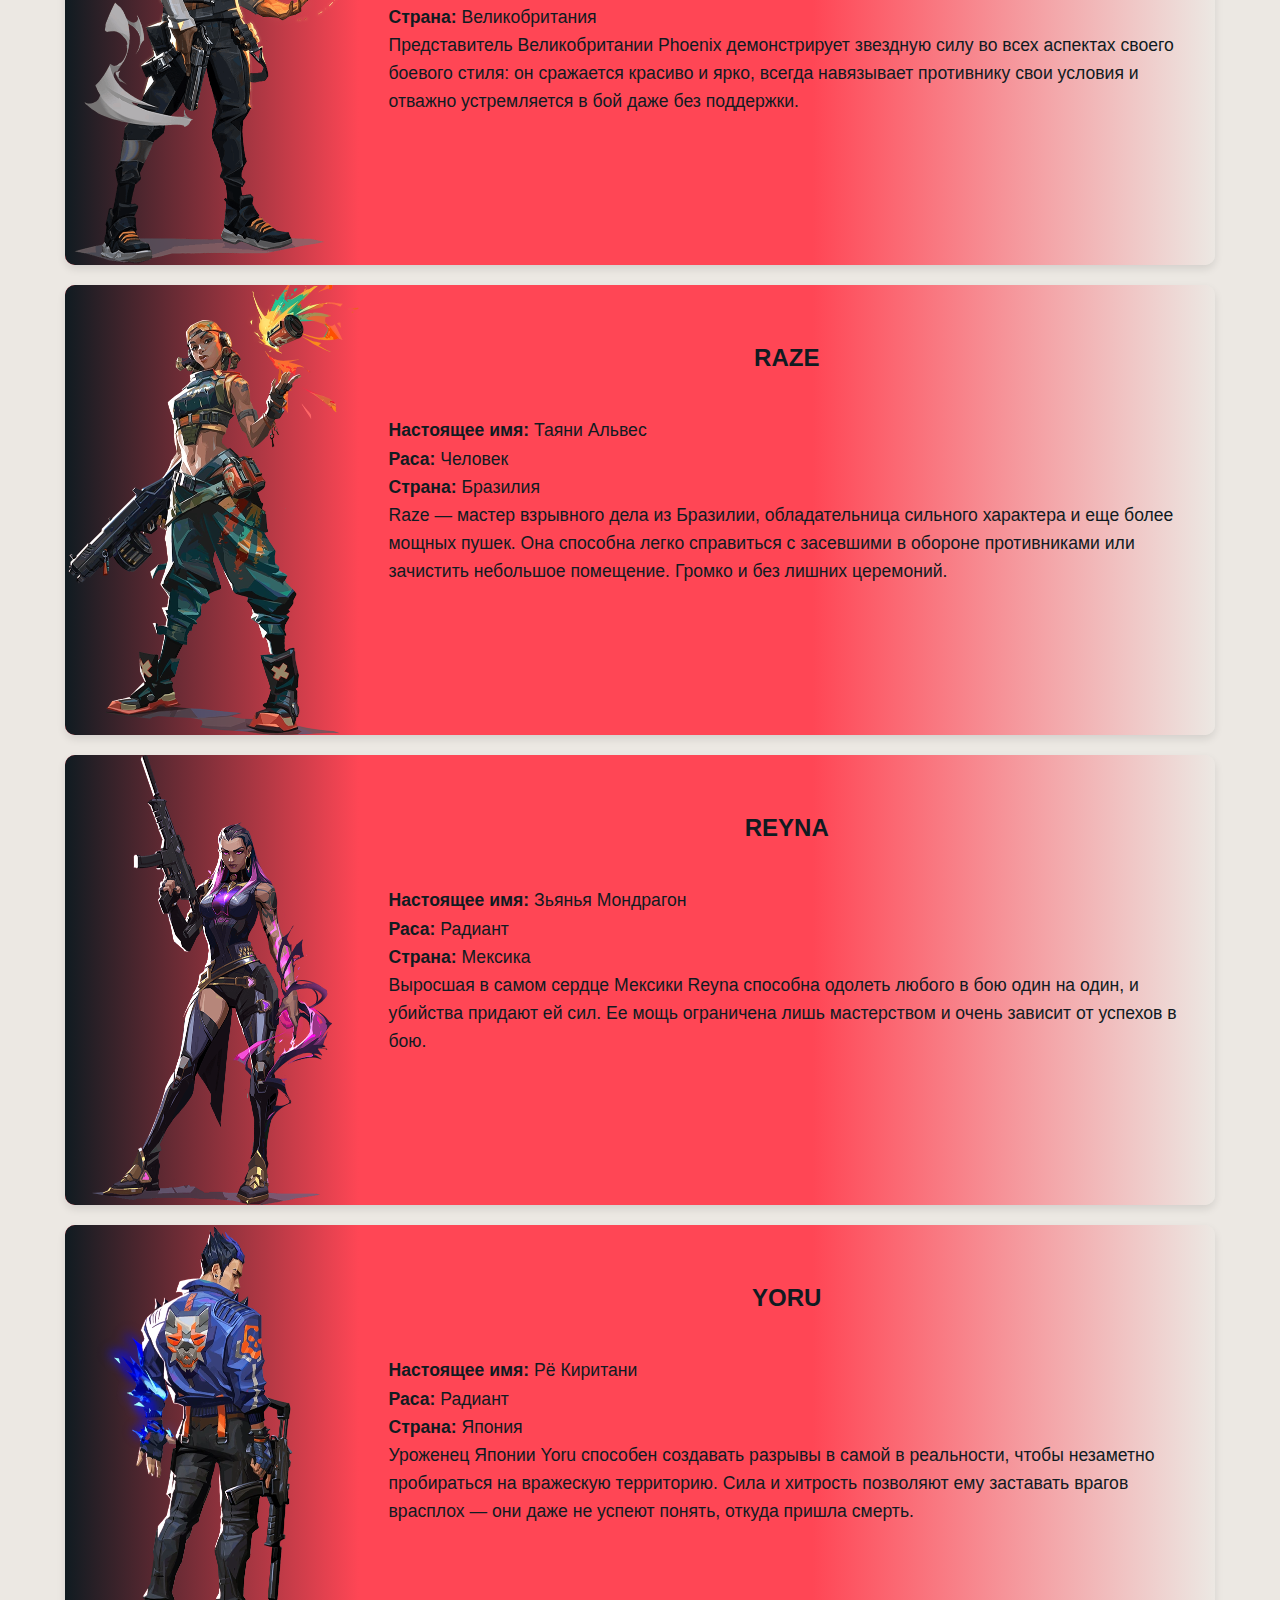
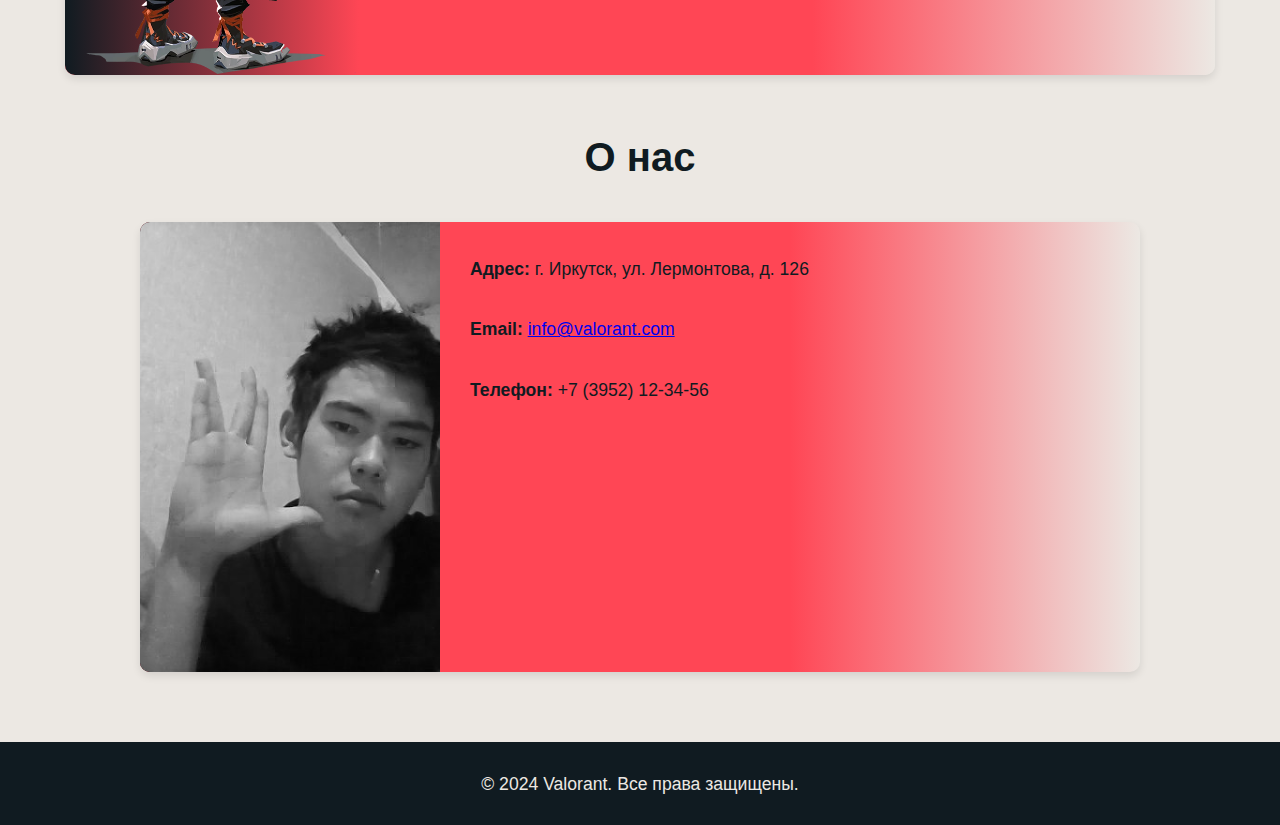
==== commit c4b831f3: "Update index.html" ====
--- a/index.html
+++ b/index.html
@@ -6,6 +6,7 @@
 	<meta name="description" content="О агентах протокола Валорант">
 	<title>Агенты протокола Валорант</title>
 	<link rel="stylesheet" href="styles.css">
+	<link rel="icon" href="img/favicon.png" type="image/png">
 </head>
 <body>
 	<header>
--- a/styles.css
+++ b/styles.css
@@ -0,0 +1,170 @@
+/* Стили HTML
+----------
+*/
+html {
+    display: block;
+}
+header {
+    background: #101B21;
+    color: #ECE8E3;
+    padding: 10px 20px;
+    text-align: center;
+}
+body {
+    font-family: "Comic Sans", sans-serif;
+    margin: 0;
+    padding: 0;
+    line-height: 1.6;
+    background: #ECE8E3;
+    color: #101B21;
+    overflow-x: hidden;
+    display: block;
+}
+nav ul {
+    list-style: none;
+    padding: 0;
+    margin: 10px 0 0 0;
+    text-align: center;
+}
+ul {
+    display: block;
+    list-style-type: disc;
+    margin-block-start: 1em;
+    margin-block-end: 1em;
+    margin-inline-start: 0px;
+    margin-inline-end: 0px;
+    padding-inline-start: 40px;
+    unicode-bidi: isolate;
+}
+nav ul li {
+    display: inline;
+    margin-right: 70px;
+}
+li {
+    display: list-item;
+    text-align: -webkit-match-parent;
+    unicode-bidi: isolate;
+}
+nav ul li a {
+    color: #ECE8E3;
+    text-transform: uppercase;
+    font-size: 1.1em;
+    font-weight: bold;
+    text-decoration: none;
+    padding: 5px 10px;
+    transition: background 0.3s ease-in-out, color 0.3s ease-in-out;
+}
+main {
+    padding: 20px;
+    max-width: 1200px;
+    margin: 0 auto;
+    display: block;
+    unicode-bidi: isolate;
+}
+section {
+    margin-bottom: 50px;
+    display: block;
+    unicode-bidi: isolate;
+}
+h2 {
+    font-size: 2.5em;
+    text-align: center;
+    margin-bottom: 40px;
+    display: block;
+    margin-block-start: 0.83em;
+    margin-block-end: 0.83em;
+    margin-inline-start: 0px;
+    margin-inline-end: 0px;
+    font-weight: bold;
+    unicode-bidi: isolate;
+}
+h3 {
+    display: block;
+    font-size: 1.17em;
+    margin-block-start: 1em;
+    margin-block-end: 1em;
+    margin-inline-start: 0px;
+    margin-inline-end: 0px;
+    font-weight: bold;
+    unicode-bidi: isolate;
+}
+p {
+    font-size: 1.1em;
+    margin: 10px 0;
+    font-family: 'Poppins', sans-serif;
+    display: block;
+    margin-block-start: 1em;
+    margin-block-end: 1em;
+    margin-inline-start: 0px;
+    margin-inline-end: 0px;
+    unicode-bidi: isolate;
+}
+article {
+    display: block;
+    unicode-bidi: isolate;
+}
+footer {
+    background: #101B21;
+    color: #ECE8E3;
+    padding: 10px 20px;
+    text-align: center;
+}
+.logo {
+	width: 27px; 
+	height: 27px;
+	margin-right: 10px;
+	margin-left:10px;
+}
+.project-text {
+	text-align: center;
+}
+.card-container {
+    display: flex;
+    flex-wrap: wrap;
+    justify-content: space-around;
+    gap: 20px;
+}
+.card {
+	display: flex;
+	flex-direction: row|column;
+    background: linear-gradient(0.25turn, #FF4655 65%, #ECE8E3);
+    border-radius: 10px;
+    box-shadow: 0 4px 8px rgba(0, 0, 0, 0.1);
+    overflow: hidden;
+    transition: transform 0.3s ease-in-out, box-shadow 0.3s ease-in-out;
+    width: 100%;
+    max-width: 1150px;
+    min-width: 1000px;
+    color: #101B21;
+}
+.card img {
+	background: linear-gradient(0.25turn, #101B21, #FF4655);
+    width: 300px;
+    height: 450px;
+    object-fit: cover;
+}
+.card .text-card {
+    padding: 15px;
+}
+.card h3 {
+    padding: 15px;
+    font-size: 1.5em;;
+    text-align: center;
+    text-transform: uppercase;
+}
+.card p {
+	flex: 1 0 100%;
+    padding: 0 15px 15px 15px;
+    font-size: 1.1em;
+    align-self: auto;
+}
+.us-card {
+    background-color: #f8f9fa;
+    width: 100%;
+    max-width: 900px;
+    margin: 0 auto;
+    text-align: left;
+    box-shadow: 0 4px 8px rgba(0, 0, 0, 0.1);
+    border-radius: 10px;
+    transition: box-shadow 0.3s ease-in-out;
+}
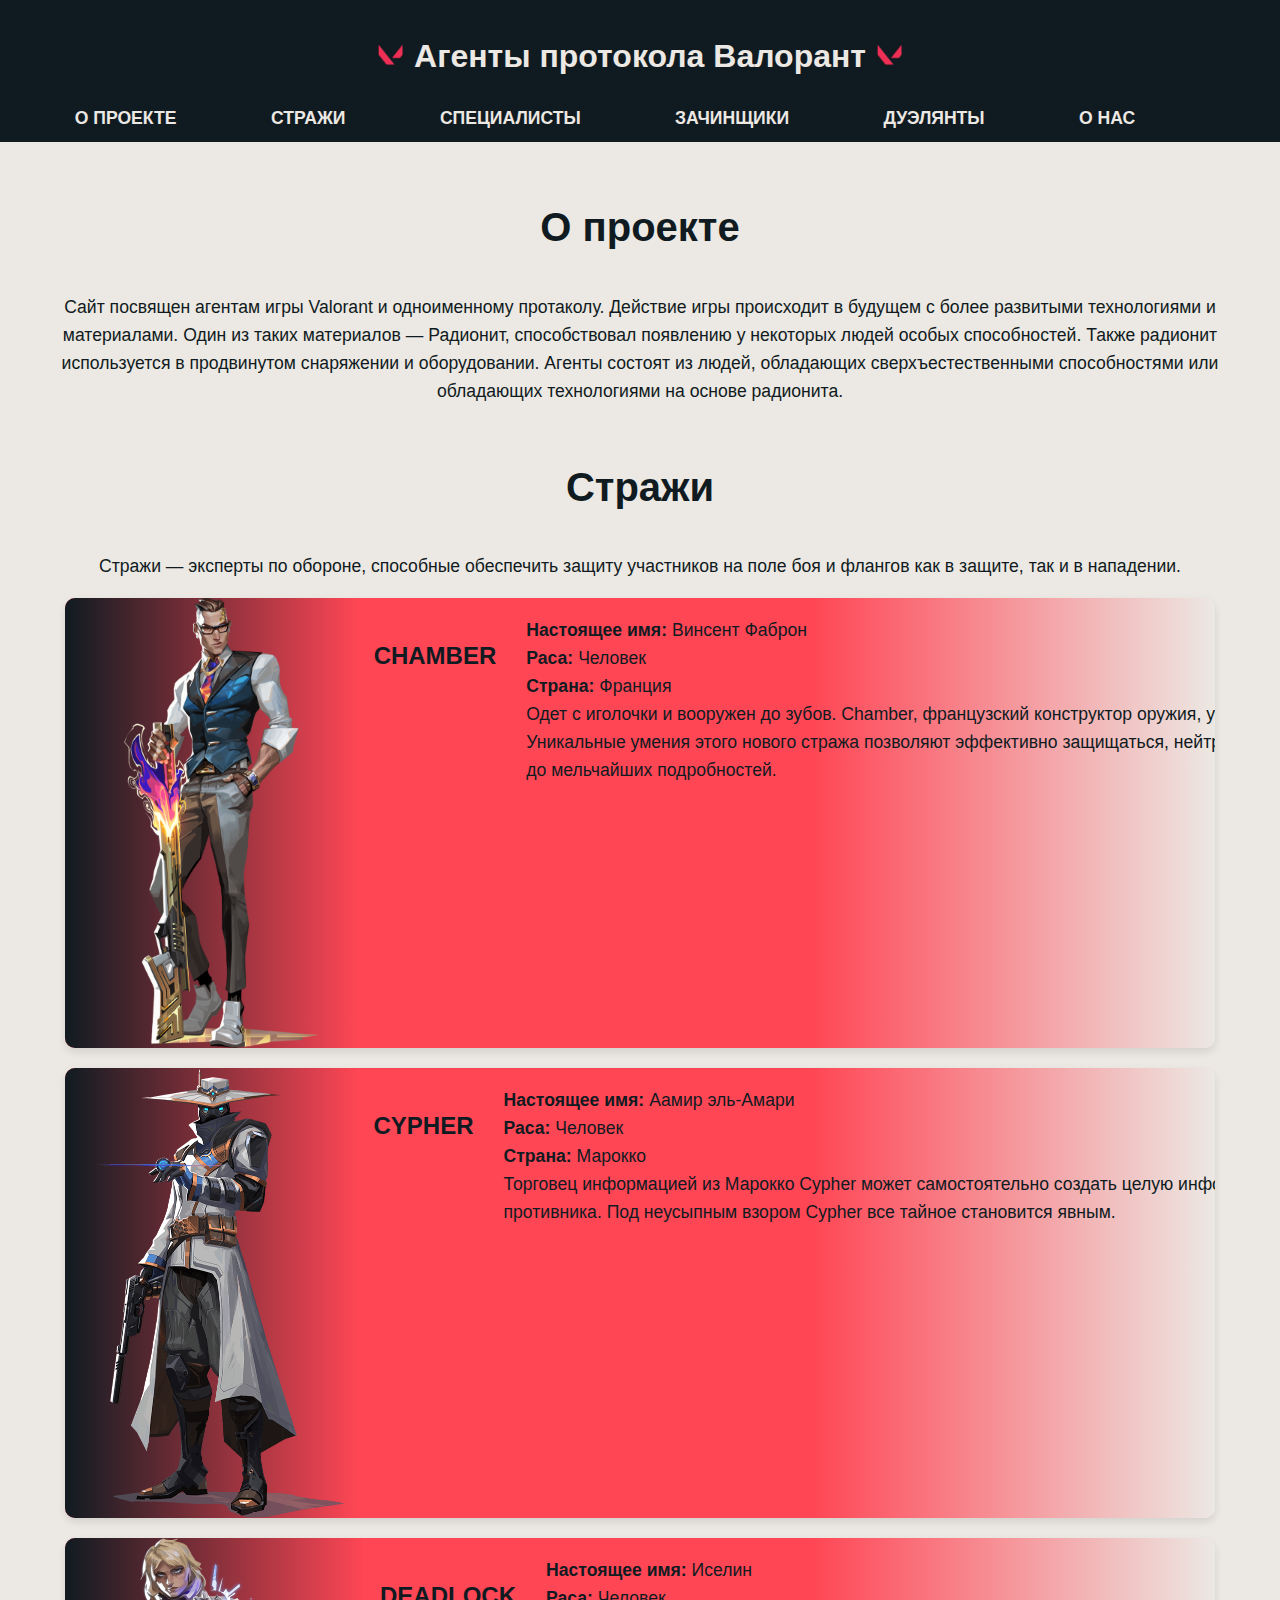
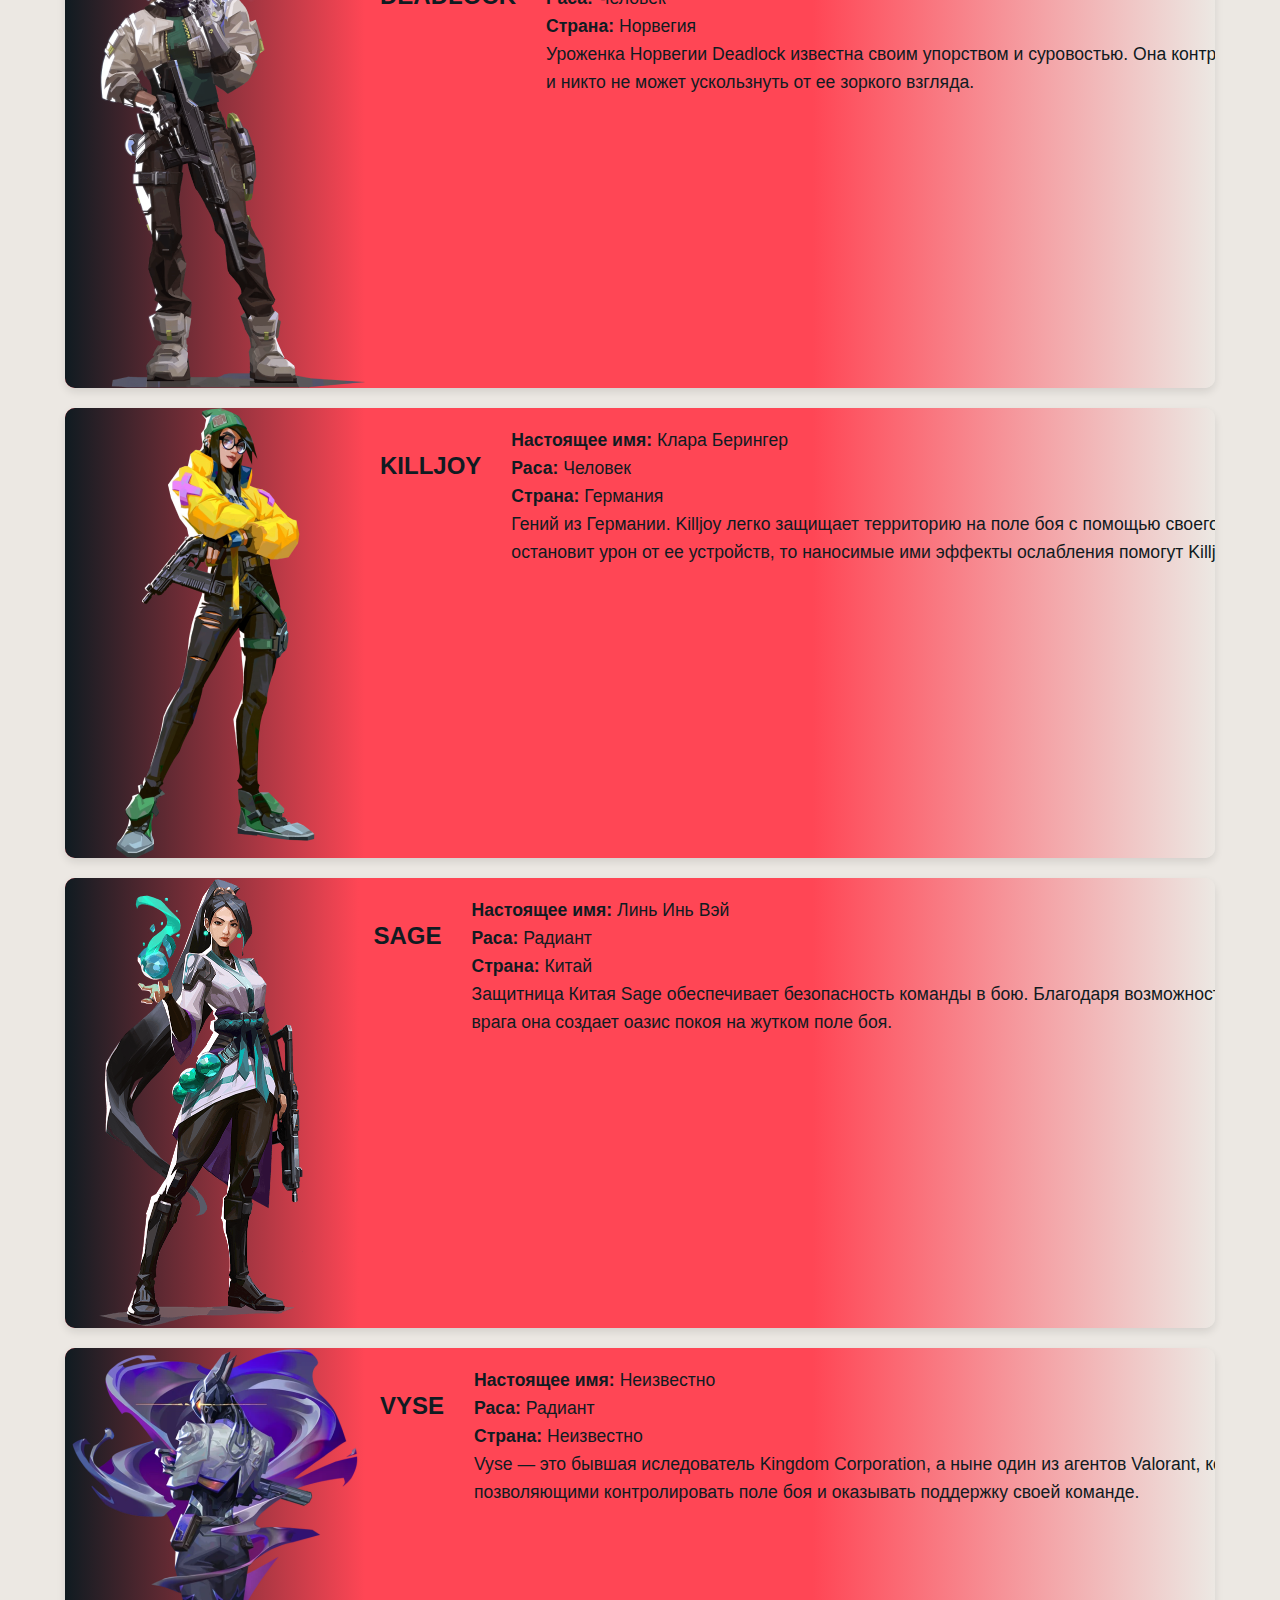
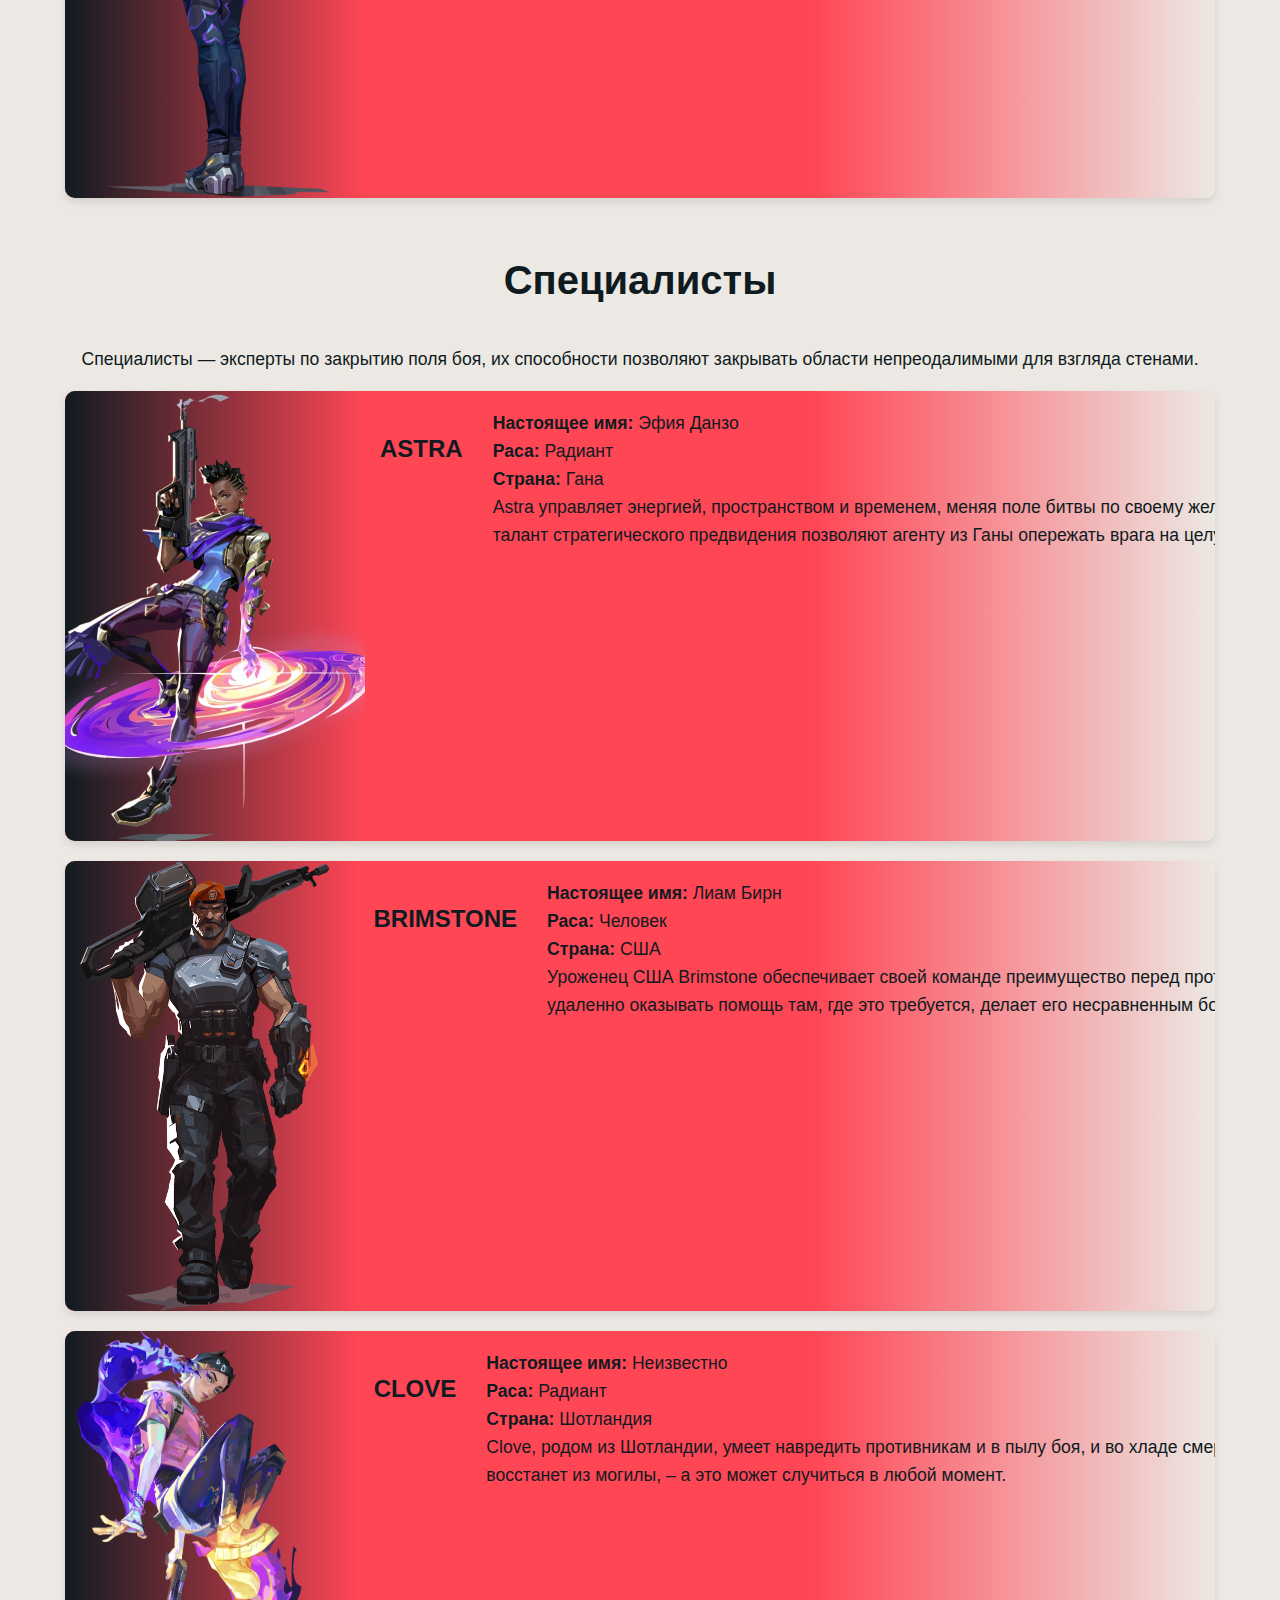
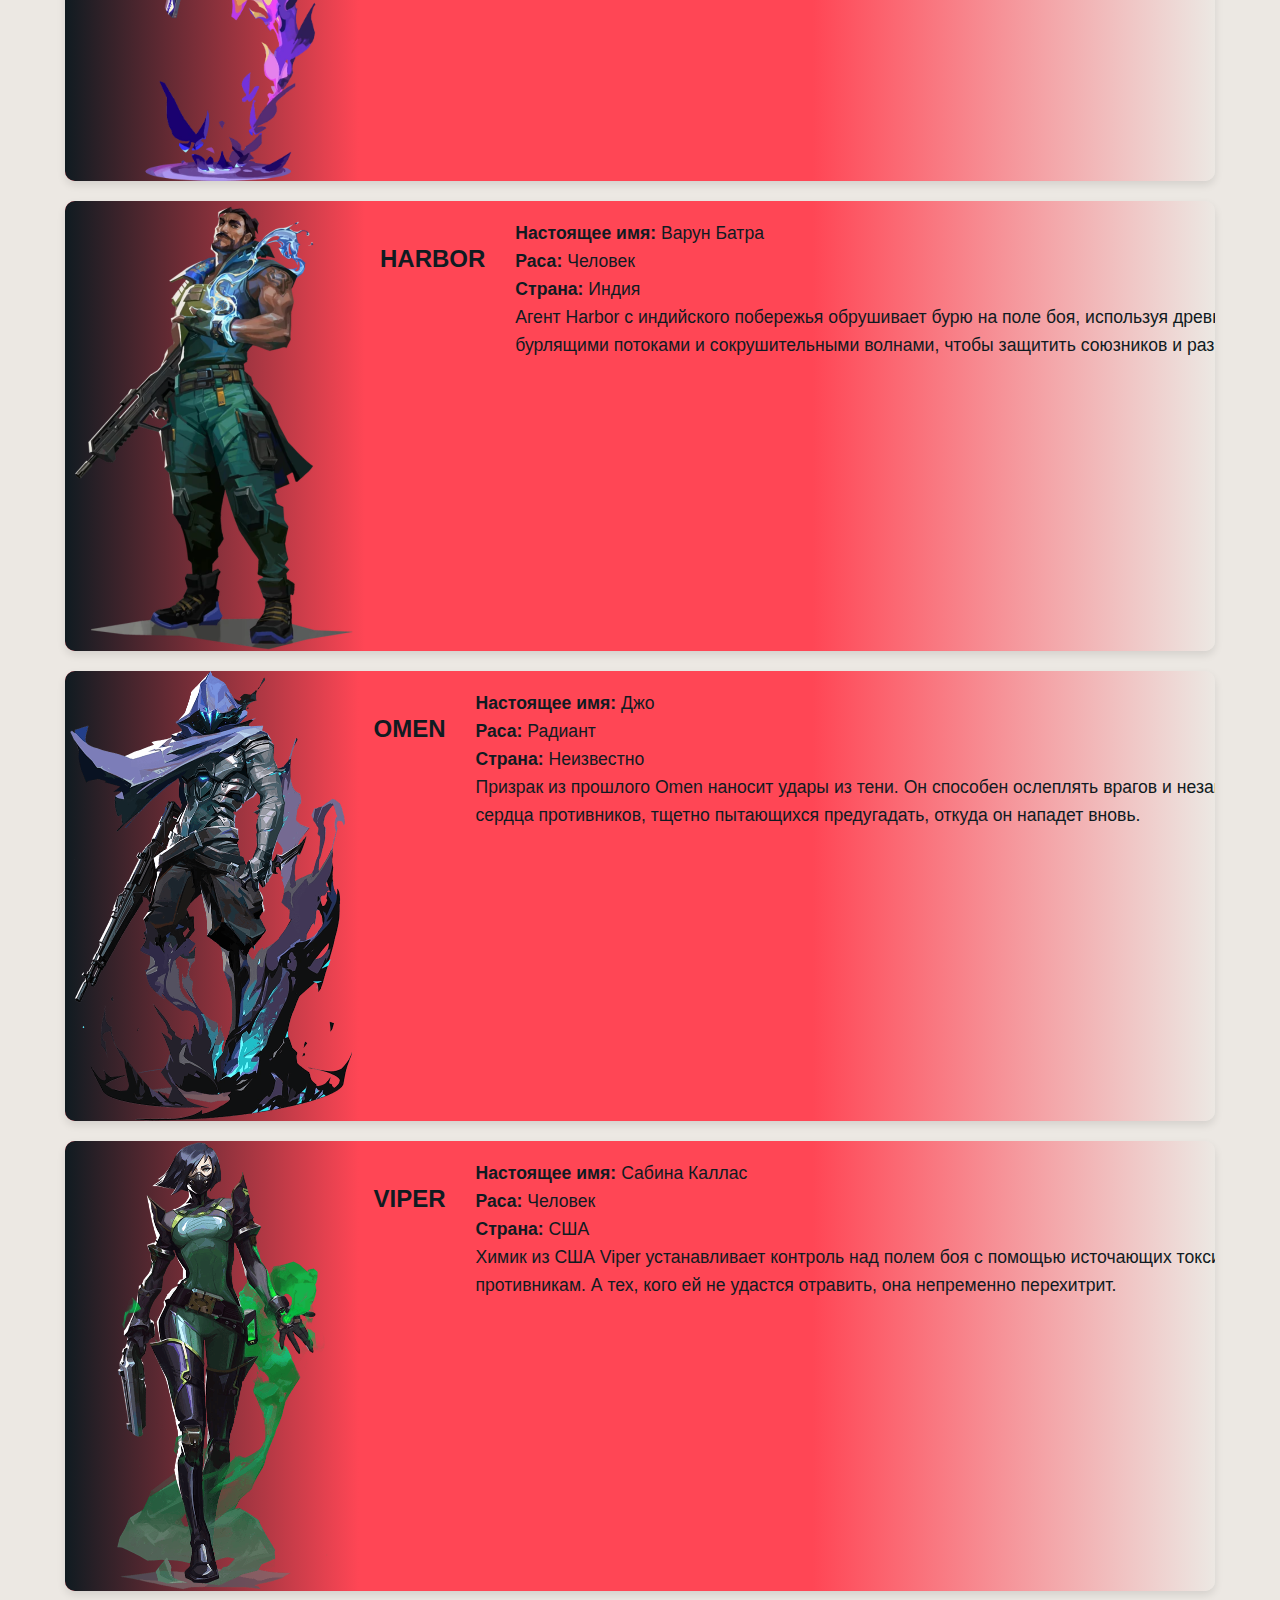
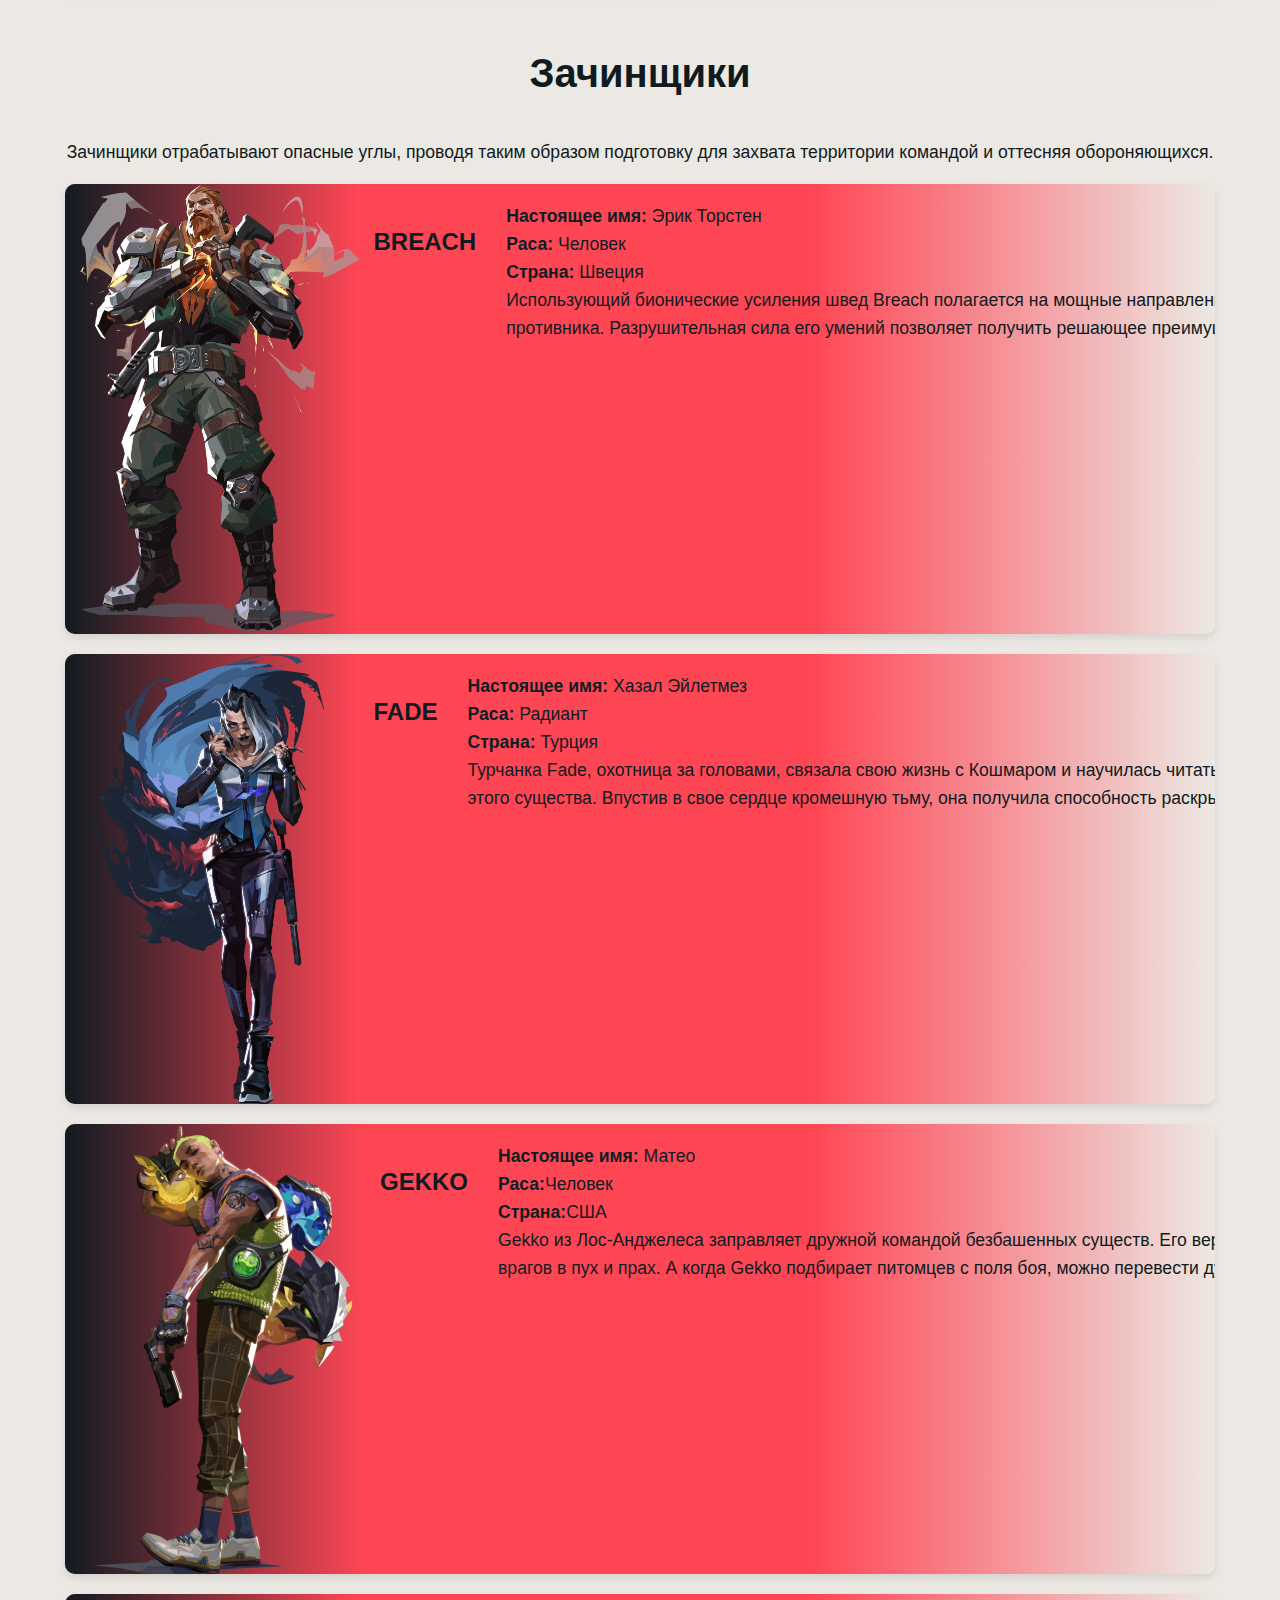
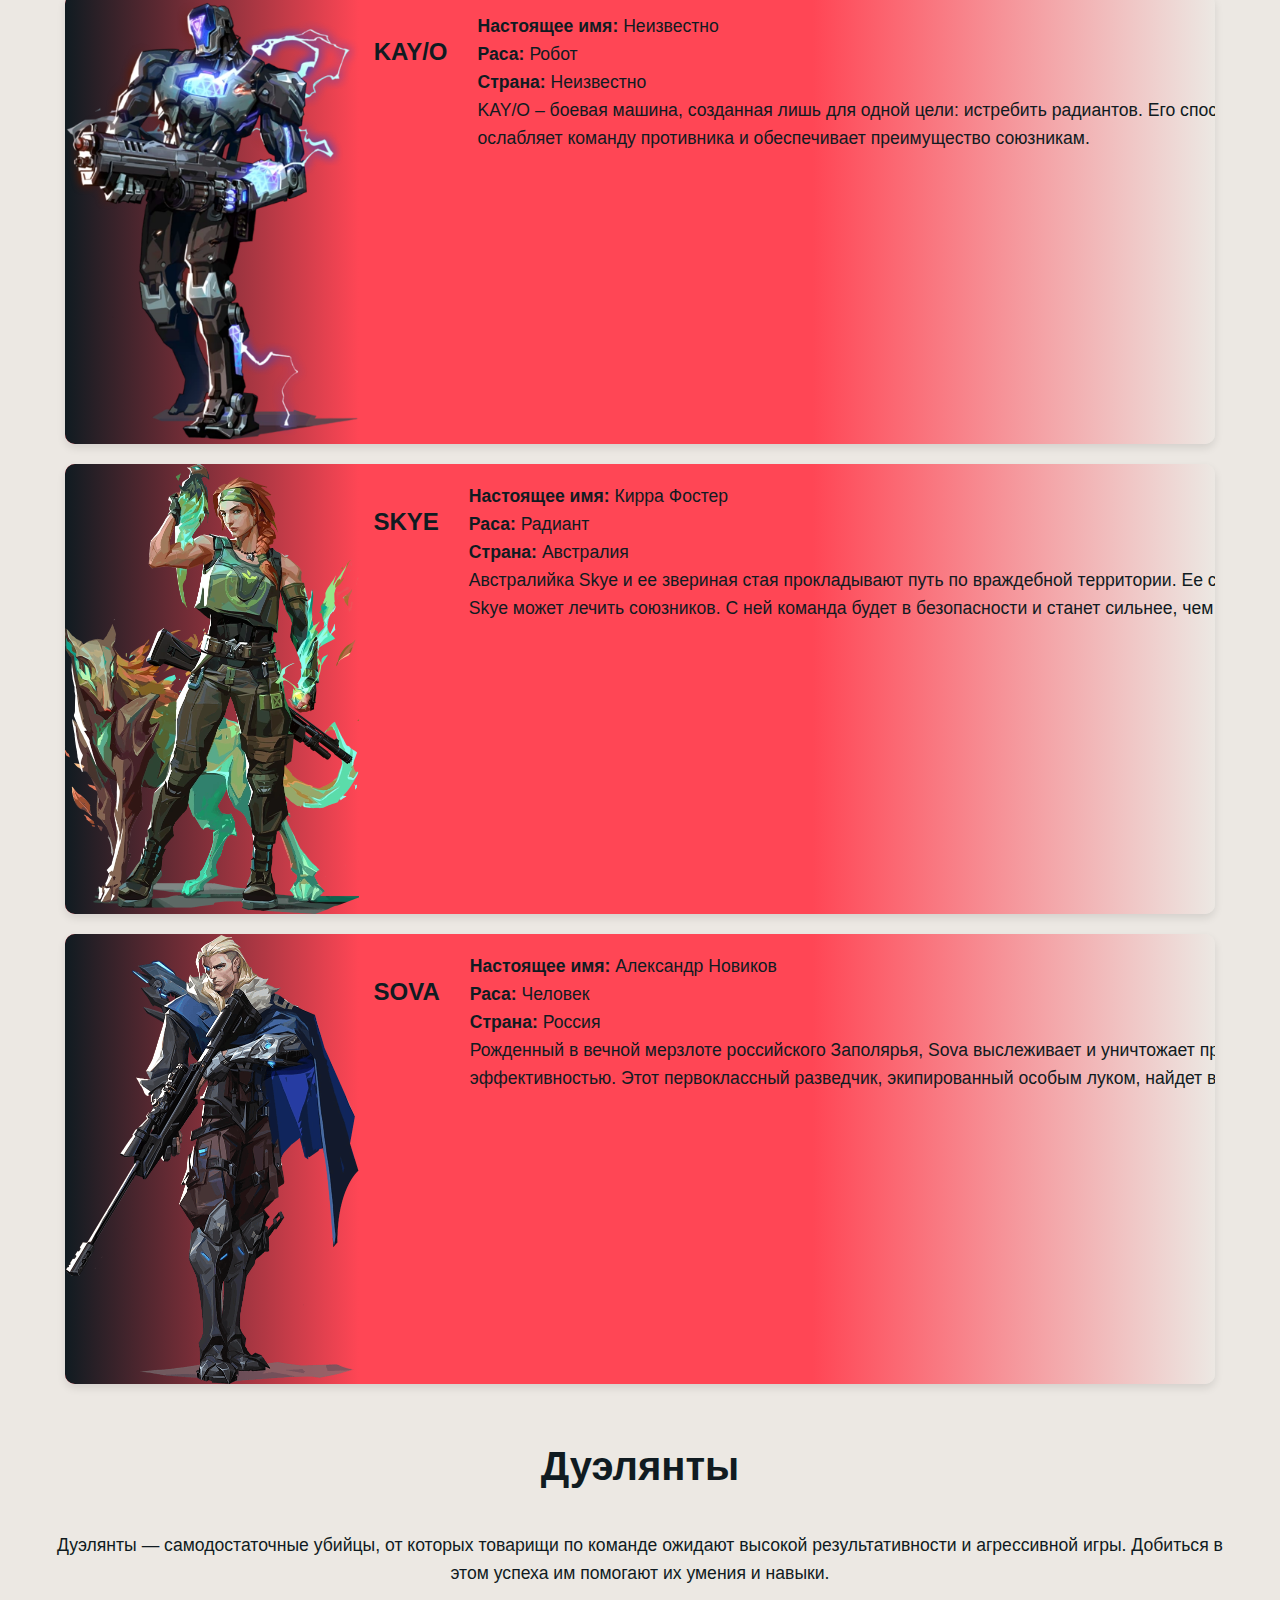
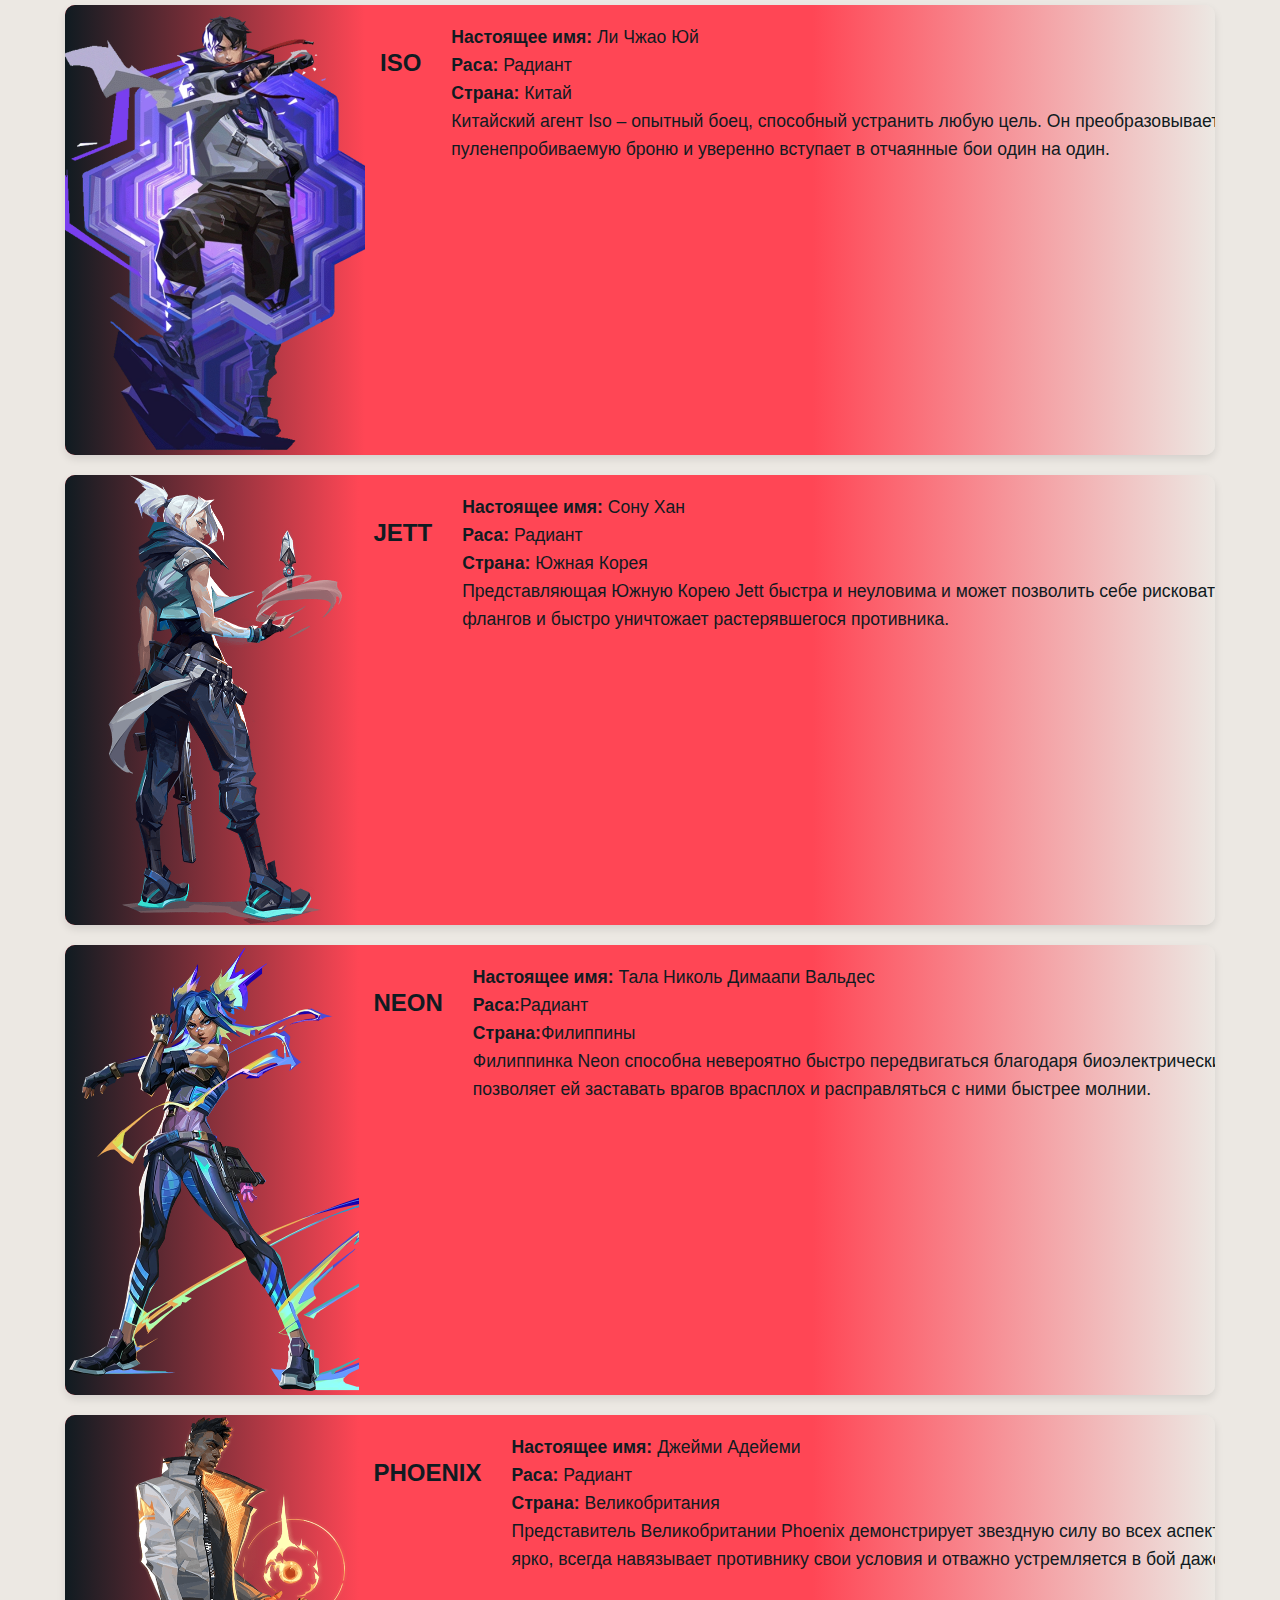
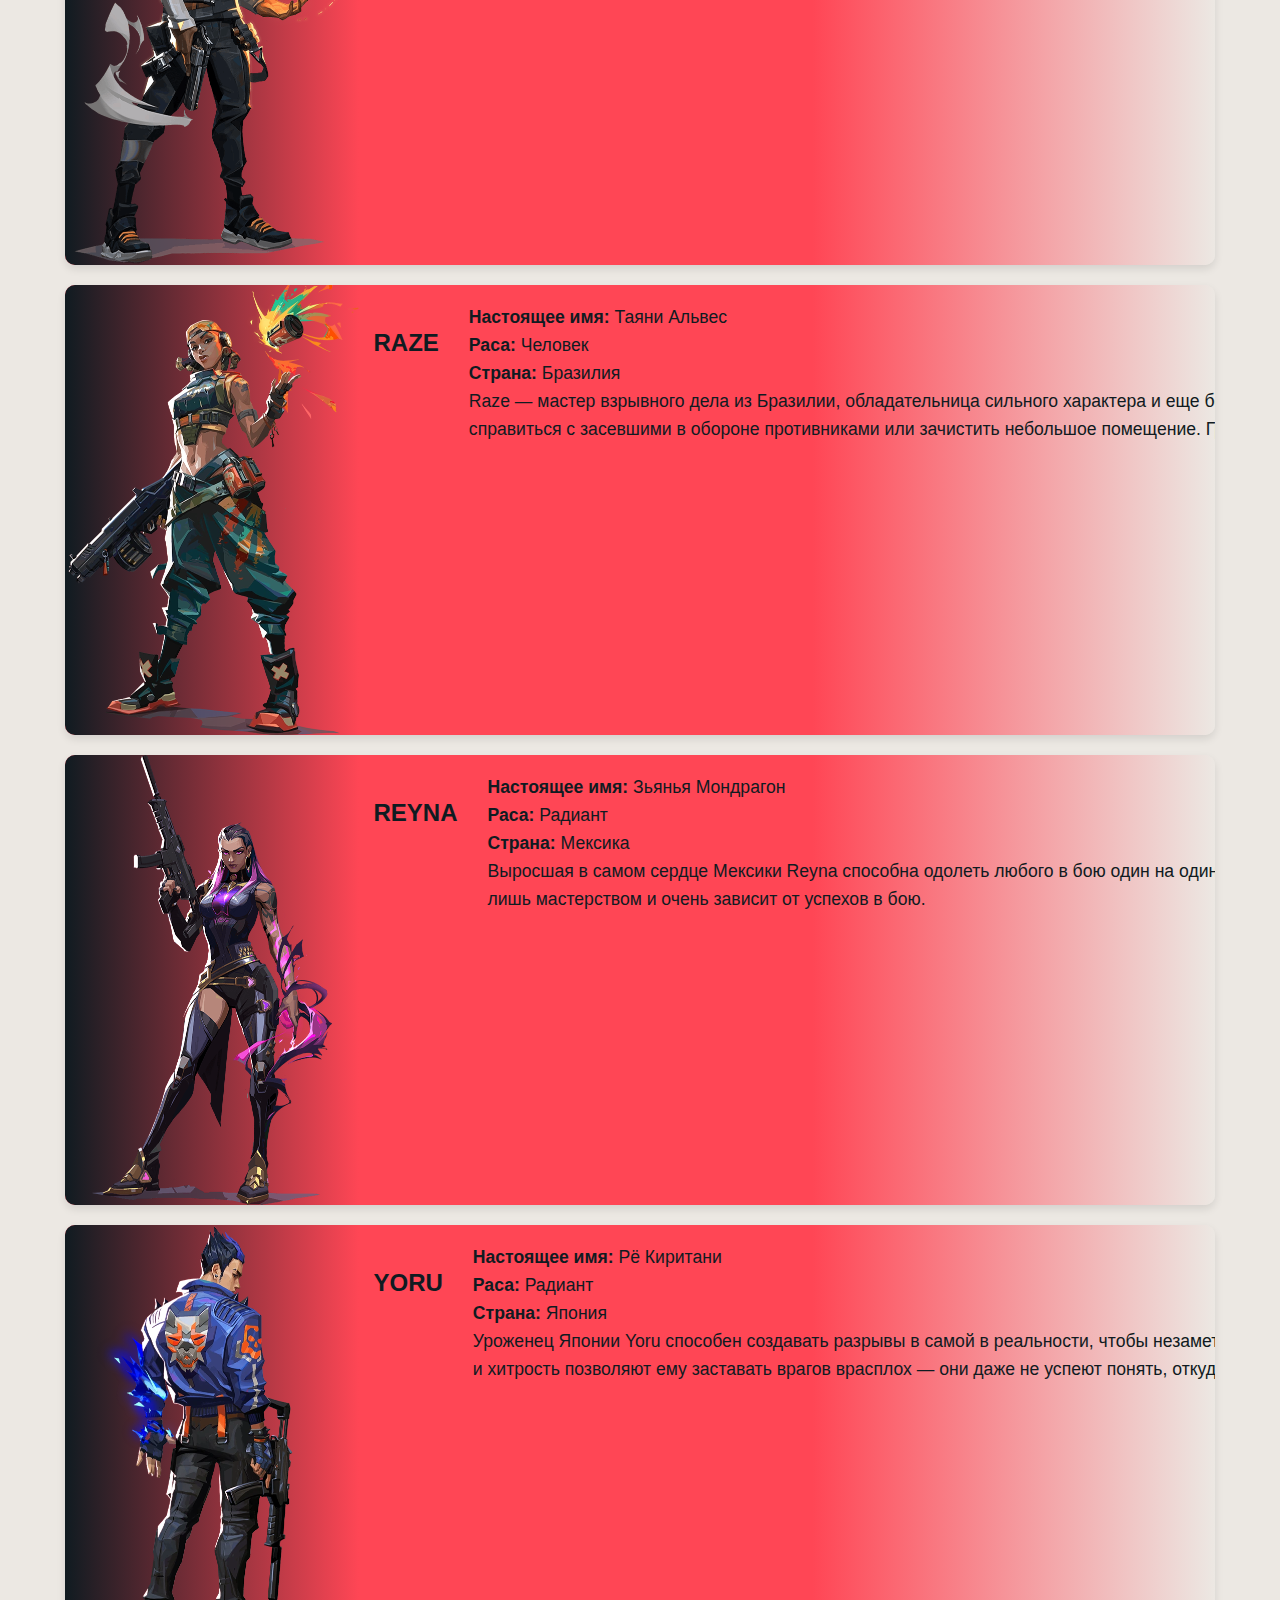
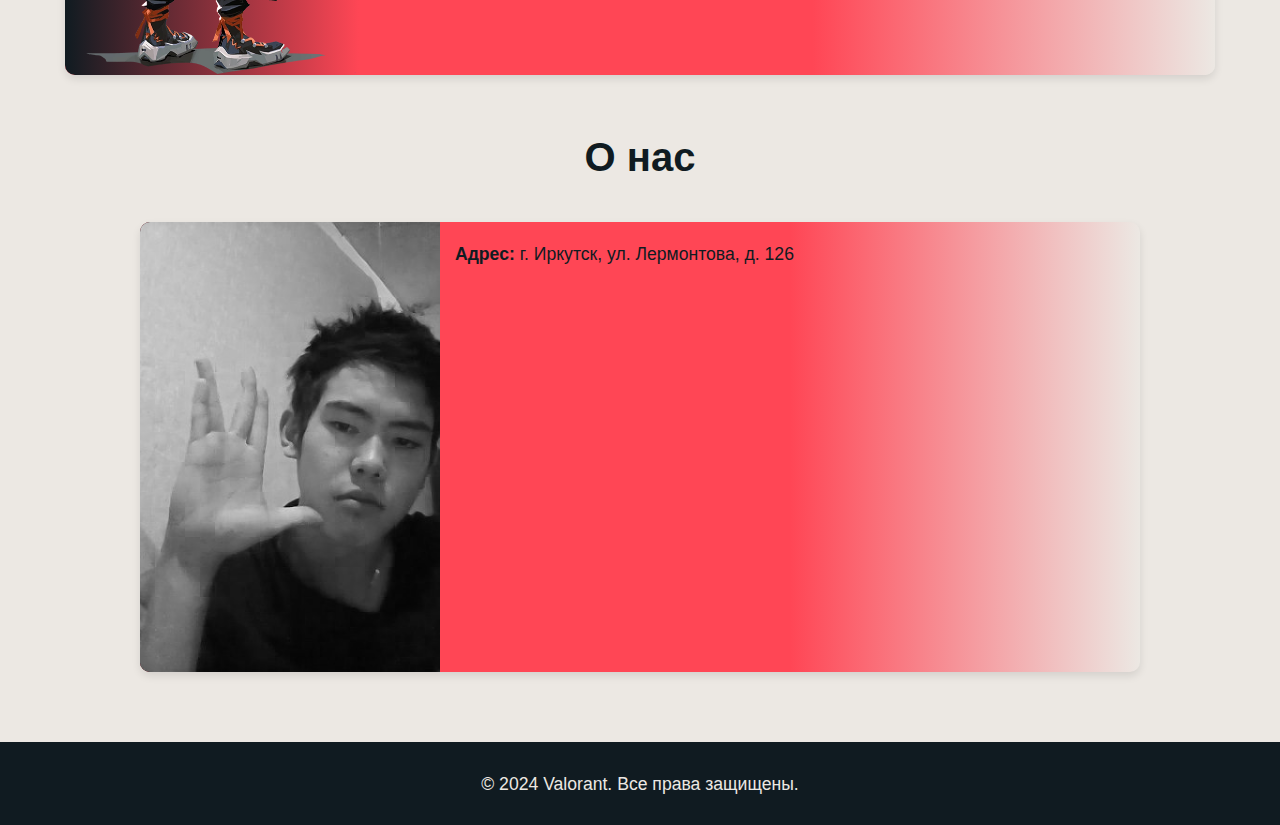
==== commit fc97c310: "Update index.html" ====
--- a/index.html
+++ b/index.html
@@ -5,7 +5,7 @@
 	<meta name="viewport" content="width=device-width, initial-scale=1.0">
 	<meta name="description" content="О агентах протокола Валорант">
 	<title>Агенты протокола Валорант</title>
-	<link rel="stylesheet" href="styles.css">
+	<link rel="stylesheet" href="project.css">
 	<link rel="icon" href="img/favicon.png" type="image/png">
 </head>
 <body>
@@ -49,75 +49,63 @@
 			<div class="card-container">
 				<article class="card">
 					<img src="./img/chamber.png" alt="Chamber">
-					<div class="text-card">
-						<h3>Chamber</h3>
-						<p>
-							<b>Настоящее имя: </b>Винсент Фаброн<br />
-							<b>Раса: </b>Человек<br />
-							<b>Страна: </b>Франция<br />
-							Одет с иголочки и вооружен до зубов. Chamber, французский конструктор оружия, уничтожает врагов с поразительной точностью. Уникальные умения этого нового стража позволяют эффективно защищаться, нейтрализовать врагов издалека и продумывать любой план до мельчайших подробностей.
-						</p>
-					</div>
+					<h3>Chamber</h3>
+					<p>
+						<b>Настоящее имя: </b>Винсент Фаброн<br />
+						<b>Раса: </b>Человек<br />
+						<b>Страна: </b>Франция<br />
+						Одет с иголочки и вооружен до зубов. Chamber, французский конструктор оружия, уничтожает врагов с поразительной точностью. Уникальные умения этого нового стража позволяют эффективно защищаться, нейтрализовать врагов издалека и продумывать любой план до мельчайших подробностей.
+					</p>
 				</article>
 				<article class="card">
 					<img src="./img/cypher.png" alt="Cypher">
-					<div class="text-card">
-						<h3>Cypher</h3>
-						<p>
-							<b>Настоящее имя: </b>Аамир эль-Амари<br />
-							<b>Раса: </b>Человек<br />
-							<b>Страна: </b>Марокко<br />
-							Торговец информацией из Марокко Cypher может самостоятельно создать целую информационную сеть для отслеживания действий противника. Под неусыпным взором Cypher все тайное становится явным.
-						</p>
-					</div>
+					<h3>Cypher</h3>
+					<p>
+						<b>Настоящее имя: </b>Аамир эль-Амари<br />
+						<b>Раса: </b>Человек<br />
+						<b>Страна: </b>Марокко<br />
+						Торговец информацией из Марокко Cypher может самостоятельно создать целую информационную сеть для отслеживания действий противника. Под неусыпным взором Cypher все тайное становится явным.
+					</p>
 				</article>
 				<article class="card">
 					<img src="./img/deadlock.png" alt="Deadlock">
-					<div class="text-card">
-						<h3>Deadlock</h3>
-						<p>
-							<b>Настоящее имя: </b>Иселин<br />
-							<b>Раса: </b>Человек<br />
-							<b>Страна: </b>Норвегия<br />
-							Уроженка Норвегии Deadlock известна своим упорством и суровостью. Она контролирует ситуацию на поле боя с помощью наноустройств, и никто не может ускользнуть от ее зоркого взгляда.
-						</p>
-					</div>
+					<h3>Deadlock</h3>
+					<p>
+						<b>Настоящее имя: </b>Иселин<br />
+						<b>Раса: </b>Человек<br />
+						<b>Страна: </b>Норвегия<br />
+						Уроженка Норвегии Deadlock известна своим упорством и суровостью. Она контролирует ситуацию на поле боя с помощью наноустройств, и никто не может ускользнуть от ее зоркого взгляда.
+					</p>
 				</article>
 				<article class="card">
 					<img src="./img/killjoy.png" alt="Killjoy">
-					<div class="text-card">
-						<h3>Killjoy</h3>
-						<p>
-							<b>Настоящее имя: </b>Клара Берингер<br />
-							<b>Раса: </b>Человек<br />
-							<b>Страна: </b>Германия<br />
-							Гений из Германии. Killjoy легко защищает территорию на поле боя с помощью своего арсенала изобретений. Если противника не остановит урон от ее устройств, то наносимые ими эффекты ослабления помогут Killjoy легко с ним справиться.
-						</p>
-					</div>
+					<h3>Killjoy</h3>
+					<p>
+						<b>Настоящее имя: </b>Клара Берингер<br />
+						<b>Раса: </b>Человек<br />
+						<b>Страна: </b>Германия<br />
+						Гений из Германии. Killjoy легко защищает территорию на поле боя с помощью своего арсенала изобретений. Если противника не остановит урон от ее устройств, то наносимые ими эффекты ослабления помогут Killjoy легко с ним справиться.
+					</p>
 				</article>
 				<article class="card">
 					<img src="./img/sage.png" alt="Sage">
-					<div class="text-card">
-						<h3>Sage</h3>
-						<p>
-							<b>Настоящее имя: </b>Линь Инь Вэй<br />
-							<b>Раса: </b>Радиант<br />
-							<b>Страна: </b>Китай<br />
-							Защитница Китая Sage обеспечивает безопасность команды в бою. Благодаря возможности воскрешать союзников и сдерживать натиск врага она создает оазис покоя на жутком поле боя.
-						</p>
-					</div>
+					<h3>Sage</h3>
+					<p>
+						<b>Настоящее имя: </b>Линь Инь Вэй<br />
+						<b>Раса: </b>Радиант<br />
+						<b>Страна: </b>Китай<br />
+						Защитница Китая Sage обеспечивает безопасность команды в бою. Благодаря возможности воскрешать союзников и сдерживать натиск врага она создает оазис покоя на жутком поле боя.
+					</p>
 				</article>
 				<article class="card">
 					<img src="./img/vyse.png" alt="Vyse">
-					<div class="text-card">
-						<h3>Vyse</h3>
-						<p>
-							<b>Настоящее имя: </b>Неизвестно<br />
-							<b>Раса: </b>Радиант<br />
-							<b>Страна: </b>Неизвестно<br />
-							Vyse — это бывшая иследователь Kingdom Corporation, а ныне один из агентов Valorant, который обладает уникальными способностями, позволяющими контролировать поле боя и оказывать поддержку своей команде.
-						</p>
-					</div>
+					<h3>Vyse</h3>
+					<p>
+						<b>Настоящее имя: </b>Неизвестно<br />
+						<b>Раса: </b>Радиант<br />
+						<b>Страна: </b>Неизвестно<br />
+						Vyse — это бывшая иследователь Kingdom Corporation, а ныне один из агентов Valorant, который обладает уникальными способностями, позволяющими контролировать поле боя и оказывать поддержку своей команде.
+					</p>
 				</article>
 			</div>
 		</section>
@@ -129,75 +117,63 @@
 			<div class="card-container">
 				<article class="card">
 					<img src="./img/astra.png" alt="Astra">
-					<div class="text-card">
-						<h3>Astra</h3>
-						<p>
-							<b>Настоящее имя: </b>Эфия Данзо<br />
-							<b>Раса: </b>Радиант<br />
-							<b>Страна: </b>Гана<br />
-							Astra управляет энергией, пространством и временем, меняя поле битвы по своему желанию. Полный контроль над астральной формой и талант стратегического предвидения позволяют агенту из Ганы опережать врага на целую вечность.
-						</p>
-					</div>
+					<h3>Astra</h3>
+					<p>
+						<b>Настоящее имя: </b>Эфия Данзо<br />
+						<b>Раса: </b>Радиант<br />
+						<b>Страна: </b>Гана<br />
+						Astra управляет энергией, пространством и временем, меняя поле битвы по своему желанию. Полный контроль над астральной формой и талант стратегического предвидения позволяют агенту из Ганы опережать врага на целую вечность.
+					</p>
 				</article>
 				<article class="card">
 					<img src="./img/brimstone.png" alt="Brimstone">
-					<div class="text-card">
-						<h3>Brimstone</h3>
-						<p>
-							<b>Настоящее имя: </b>Лиам Бирн<br />
-							<b>Раса: </b>Человек<br />
-							<b>Страна: </b>США<br />
-							Уроженец США Brimstone обеспечивает своей команде преимущество перед противником благодаря орбитальной технике. Возможность удаленно оказывать помощь там, где это требуется, делает его несравненным боевым командиром.
-						</p>
-					</div>
+					<h3>Brimstone</h3>
+					<p>
+						<b>Настоящее имя: </b>Лиам Бирн<br />
+						<b>Раса: </b>Человек<br />
+						<b>Страна: </b>США<br />
+						Уроженец США Brimstone обеспечивает своей команде преимущество перед противником благодаря орбитальной технике. Возможность удаленно оказывать помощь там, где это требуется, делает его несравненным боевым командиром.
+					</p>
 				</article>
 				<article class="card">
 					<img src="./img/clove.png" alt="Clove">
-					<div class="text-card">
-						<h3>Clove</h3>
-						<p>
-							<b>Настоящее имя: </b>Неизвестно<br />
-							<b>Раса: </b>Радиант<br />
-							<b>Страна: </b>Шотландия<br />
-							Clove, родом из Шотландии, умеет навредить противникам и в пылу боя, и во хладе смерти. Врагам остается только гадать, когда же агент восстанет из могилы, – а это может случиться в любой момент.
-						</p>
-					</div>
+					<h3>Clove</h3>
+					<p>
+						<b>Настоящее имя: </b>Неизвестно<br />
+						<b>Раса: </b>Радиант<br />
+						<b>Страна: </b>Шотландия<br />
+						Clove, родом из Шотландии, умеет навредить противникам и в пылу боя, и во хладе смерти. Врагам остается только гадать, когда же агент восстанет из могилы, – а это может случиться в любой момент.
+					</p>
 				</article>
 				<article class="card">
 					<img src="./img/harbor.png" alt="Harbor">
-					<div class="text-card">
-						<h3>Harbor</h3>
-						<p>
-							<b>Настоящее имя: </b>Варун Батра<br />
-							<b>Раса: </b>Человек<br />
-							<b>Страна: </b>Индия<br />
-							Агент Harbor с индийского побережья обрушивает бурю на поле боя, используя древнюю технологию управления водой. Он повелевает бурлящими потоками и сокрушительными волнами, чтобы защитить союзников и разгромить противников.
-						</p>
-					</div>
+					<h3>Harbor</h3>
+					<p>
+						<b>Настоящее имя: </b>Варун Батра<br />
+						<b>Раса: </b>Человек<br />
+						<b>Страна: </b>Индия<br />
+						Агент Harbor с индийского побережья обрушивает бурю на поле боя, используя древнюю технологию управления водой. Он повелевает бурлящими потоками и сокрушительными волнами, чтобы защитить союзников и разгромить противников.
+					</p>
 				</article>
 				<article class="card">
 					<img src="./img/omen.png" alt="Omen">
-					<div class="text-card">
-						<h3>Omen</h3>
-						<p>
-							<b>Настоящее имя: </b>Джо<br />
-							<b>Раса: </b>Радиант<br />
-							<b>Страна: </b>Неизвестно<br />
-							Призрак из прошлого Omen наносит удары из тени. Он способен ослеплять врагов и незаметно перемещаться по полю боя, вселяя страх в сердца противников, тщетно пытающихся предугадать, откуда он нападет вновь.
-						</p>
-					</div>
+					<h3>Omen</h3>
+					<p>
+						<b>Настоящее имя: </b>Джо<br />
+						<b>Раса: </b>Радиант<br />
+						<b>Страна: </b>Неизвестно<br />
+						Призрак из прошлого Omen наносит удары из тени. Он способен ослеплять врагов и незаметно перемещаться по полю боя, вселяя страх в сердца противников, тщетно пытающихся предугадать, откуда он нападет вновь.
+					</p>
 				</article>
 				<article class="card">
 					<img src="./img/viper.png" alt="Viper">
-					<div class="text-card">
-						<h3>Viper</h3>
-						<p>
-							<b>Настоящее имя: </b>Сабина Каллас<br />
-							<b>Раса: </b>Человек<br />
-							<b>Страна: </b>США<br />
-							Химик из США Viper устанавливает контроль над полем боя с помощью источающих токсичный газ устройств и ограничивает обзор противникам. А тех, кого ей не удастся отравить, она непременно перехитрит.
-						</p>
-					</div>
+					<h3>Viper</h3>
+					<p>
+						<b>Настоящее имя: </b>Сабина Каллас<br />
+						<b>Раса: </b>Человек<br />
+						<b>Страна: </b>США<br />
+						Химик из США Viper устанавливает контроль над полем боя с помощью источающих токсичный газ устройств и ограничивает обзор противникам. А тех, кого ей не удастся отравить, она непременно перехитрит.
+					</p>
 				</article>
 			</div>
 		</section>
@@ -209,75 +185,63 @@
 			<div class="card-container">
 				<article class="card">
 					<img src="./img/breach.png" alt="Breach">
-					<div class="text-card">
-						<h3>Breach</h3>
-						<p>
-							<b>Настоящее имя: </b>Эрик Торстен<br />
-							<b>Раса: </b>Человек<br />
-							<b>Страна: </b>Швеция<br />
-							Использующий бионические усиления швед Breach полагается на мощные направленные взрывы, чтобы расчистить путь от агентов противника. Разрушительная сила его умений позволяет получить решающее преимущество в любом бою.
-						</p>
-					</div>
+					<h3>Breach</h3>
+					<p>
+						<b>Настоящее имя: </b>Эрик Торстен<br />
+						<b>Раса: </b>Человек<br />
+						<b>Страна: </b>Швеция<br />
+						Использующий бионические усиления швед Breach полагается на мощные направленные взрывы, чтобы расчистить путь от агентов противника. Разрушительная сила его умений позволяет получить решающее преимущество в любом бою.
+					</p>
 				</article>
 				<article class="card">
 					<img src="./img/fade.png" alt="Fade">
-					<div class="text-card">
-						<h3>Fade</h3>
-						<p>
-							<b>Настоящее имя: </b>Хазал Эйлетмез<br />
-							<b>Раса: </b>Радиант<br />
-							<b>Страна: </b>Турция<br />
-							Турчанка Fade, охотница за головами, связала свою жизнь с Кошмаром и научилась читать врагов как открытые книги с помощью силы этого существа. Впустив в свое сердце кромешную тьму, она получила способность раскрывать чужие страхи и сводить жертву с ума.
-						</p>
-					</div>
+					<h3>Fade</h3>
+					<p>
+						<b>Настоящее имя: </b>Хазал Эйлетмез<br />
+						<b>Раса: </b>Радиант<br />
+						<b>Страна: </b>Турция<br />
+						Турчанка Fade, охотница за головами, связала свою жизнь с Кошмаром и научилась читать врагов как открытые книги с помощью силы этого существа. Впустив в свое сердце кромешную тьму, она получила способность раскрывать чужие страхи и сводить жертву с ума.
+					</p>
 				</article>
 				<article class="card">
 					<img src="./img/gekko.png" alt="Gekko">
-					<div class="text-card">
-						<h3>Gekko</h3>
-						<p>
-							<b>Настоящее имя: </b>Матео<br />
-							<b>Раса:</b>Человек<br />
-							<b>Страна:</b>США<br />
-							Gekko из Лос-Анджелеса заправляет дружной командой безбашенных существ. Его верные зверята смело бросаются в драку, разнося врагов в пух и прах. А когда Gekko подбирает питомцев с поля боя, можно перевести дух и повторить!
-						</p>
-					</div>
+					<h3>Gekko</h3>
+					<p>
+						<b>Настоящее имя: </b>Матео<br />
+						<b>Раса:</b>Человек<br />
+						<b>Страна:</b>США<br />
+						Gekko из Лос-Анджелеса заправляет дружной командой безбашенных существ. Его верные зверята смело бросаются в драку, разнося врагов в пух и прах. А когда Gekko подбирает питомцев с поля боя, можно перевести дух и повторить!
+					</p>
 				</article>
 				<article class="card">
 					<img src="./img/kayo.png" alt="Kayo">
-					<div class="text-card">
-						<h3>Kay/o</h3>
-						<p>
-							<b>Настоящее имя: </b>Неизвестно<br />
-							<b>Раса: </b>Робот<br />
-							<b>Страна: </b>Неизвестно<br />
-							KAY/O – боевая машина, созданная лишь для одной цели: истребить радиантов. Его способность подавлять умения врага существенно ослабляет команду противника и обеспечивает преимущество союзникам.
-						</p>
-					</div>
+					<h3>Kay/o</h3>
+					<p>
+						<b>Настоящее имя: </b>Неизвестно<br />
+						<b>Раса: </b>Робот<br />
+						<b>Страна: </b>Неизвестно<br />
+						KAY/O – боевая машина, созданная лишь для одной цели: истребить радиантов. Его способность подавлять умения врага существенно ослабляет команду противника и обеспечивает преимущество союзникам.
+					</p>
 				</article>
 				<article class="card">
 					<img src="./img/skye.png" alt="Skye">
-					<div class="text-card">
-						<h3>Skye</h3>
-						<p>
-							<b>Настоящее имя: </b>Кирра Фостер<br />
-							<b>Раса: </b>Радиант<br />
-							<b>Страна: </b>Австралия<br />
-							Австралийка Skye и ее звериная стая прокладывают путь по враждебной территории. Ее создания затрудняют продвижение врага, а сама Skye может лечить союзников. С ней команда будет в безопасности и станет сильнее, чем когда-либо.
-						</p>
-					</div>
+					<h3>Skye</h3>
+					<p>
+						<b>Настоящее имя: </b>Кирра Фостер<br />
+						<b>Раса: </b>Радиант<br />
+						<b>Страна: </b>Австралия<br />
+						Австралийка Skye и ее звериная стая прокладывают путь по враждебной территории. Ее создания затрудняют продвижение врага, а сама Skye может лечить союзников. С ней команда будет в безопасности и станет сильнее, чем когда-либо.
+					</p>
 				</article>
 				<article class="card">
 					<img src="./img/sova.png" alt="Sova">
-					<div class="text-card">
-						<h3>Sova</h3>
-						<p>
-							<b>Настоящее имя: </b>Александр Новиков<br />
-							<b>Раса: </b>Человек<br />
-							<b>Страна: </b>Россия<br />
-							Рожденный в вечной мерзлоте российского Заполярья, Sova выслеживает и уничтожает противников с холодной точностью и эффективностью. Этот первоклассный разведчик, экипированный особым луком, найдет вас, где бы вы ни прятались.
-						</p>
-					</div>
+					<h3>Sova</h3>
+					<p>
+						<b>Настоящее имя: </b>Александр Новиков<br />
+						<b>Раса: </b>Человек<br />
+						<b>Страна: </b>Россия<br />
+						Рожденный в вечной мерзлоте российского Заполярья, Sova выслеживает и уничтожает противников с холодной точностью и эффективностью. Этот первоклассный разведчик, экипированный особым луком, найдет вас, где бы вы ни прятались.
+					</p>
 				</article>
 			</div>
 		</section>
@@ -289,87 +253,73 @@
 			<div class="card-container">
 				<article class="card">
 					<img src="./img/iso.png" alt="Iso">
-					<div class="text-card">
-						<h3>Iso</h3>
-						<p>
-							<b>Настоящее имя: </b>Ли Чжао Юй<br />
-							<b>Раса: </b>Радиант<br />
-							<b>Страна: </b>Китай<br />
-							Китайский агент Iso – опытный боец, способный устранить любую цель. Он преобразовывает радианитовую энергию в пуленепробиваемую броню и уверенно вступает в отчаянные бои один на один.
-						</p>
-					</div>
+					<h3>Iso</h3>
+					<p>
+						<b>Настоящее имя: </b>Ли Чжао Юй<br />
+						<b>Раса: </b>Радиант<br />
+						<b>Страна: </b>Китай<br />
+						Китайский агент Iso – опытный боец, способный устранить любую цель. Он преобразовывает радианитовую энергию в пуленепробиваемую броню и уверенно вступает в отчаянные бои один на один.
+					</p>
 				</article>
 				<article class="card">
 					<img src="./img/jett.png" alt="Jett">
-					<div class="text-card">
-						<h3>Jett</h3>
-						<p>
-							<b>Настоящее имя: </b>Сону Хан<br />
-							<b>Раса: </b>Радиант<br />
-							<b>Страна: </b>Южная Корея<br />
-							Представляющая Южную Корею Jett быстра и неуловима и может позволить себе рисковать чаще других. В любой стычке она заходит с флангов и быстро уничтожает растерявшегося противника.
-						</p>
-					</div>
+					<h3>Jett</h3>
+					<p>
+						<b>Настоящее имя: </b>Сону Хан<br />
+						<b>Раса: </b>Радиант<br />
+						<b>Страна: </b>Южная Корея<br />
+						Представляющая Южную Корею Jett быстра и неуловима и может позволить себе рисковать чаще других. В любой стычке она заходит с флангов и быстро уничтожает растерявшегося противника.
+					</p>
 				</article>
 				<article class="card">
 					<img src="./img/neon.png" alt="Neon">
-					<div class="text-card">
-						<h3>Neon</h3>
-						<p>
-							<b>Настоящее имя: </b>Тала Николь Димаапи Вальдес<br />
-							<b>Раса:</b>Радиант<br />
-							<b>Страна:</b>Филиппины<br />
-							Филиппинка Neon способна невероятно быстро передвигаться благодаря биоэлектрическим импульсам, которые генерирует ее тело. Это позволяет ей заставать врагов врасплох и расправляться с ними быстрее молнии.
-						</p>
-					</div>
+					<h3>Neon</h3>
+					<p>
+						<b>Настоящее имя: </b>Тала Николь Димаапи Вальдес<br />
+						<b>Раса:</b>Радиант<br />
+						<b>Страна:</b>Филиппины<br />
+						Филиппинка Neon способна невероятно быстро передвигаться благодаря биоэлектрическим импульсам, которые генерирует ее тело. Это позволяет ей заставать врагов врасплох и расправляться с ними быстрее молнии.
+					</p>
 				</article>
 				<article class="card">
 					<img src="./img/phoenix.png" alt="Phoenix">
-					<div class="text-card">
-						<h3>Phoenix</h3>
-						<p>
-							<b>Настоящее имя: </b>Джейми Адейеми<br />
-							<b>Раса: </b>Радиант<br />
-							<b>Страна: </b>Великобритания<br />
-							Представитель Великобритании Phoenix демонстрирует звездную силу во всех аспектах своего боевого стиля: он сражается красиво и ярко, всегда навязывает противнику свои условия и отважно устремляется в бой даже без поддержки.
-						</p>
-					</div>
+					<h3>Phoenix</h3>
+					<p>
+						<b>Настоящее имя: </b>Джейми Адейеми<br />
+						<b>Раса: </b>Радиант<br />
+						<b>Страна: </b>Великобритания<br />
+						Представитель Великобритании Phoenix демонстрирует звездную силу во всех аспектах своего боевого стиля: он сражается красиво и ярко, всегда навязывает противнику свои условия и отважно устремляется в бой даже без поддержки.
+					</p>
 				</article>
 				<article class="card">
 					<img src="./img/raze.png" alt="Raze">
-					<div class="text-card">
-						<h3>Raze</h3>
-						<p>
-							<b>Настоящее имя: </b>Таяни Альвес<br />
-							<b>Раса: </b>Человек<br />
-							<b>Страна: </b>Бразилия<br />
-							Raze — мастер взрывного дела из Бразилии, обладательница сильного характера и еще более мощных пушек. Она способна легко справиться с засевшими в обороне противниками или зачистить небольшое помещение. Громко и без лишних церемоний.
-						</p>
-					</div>
+					<h3>Raze</h3>
+					<p>
+						<b>Настоящее имя: </b>Таяни Альвес<br />
+						<b>Раса: </b>Человек<br />
+						<b>Страна: </b>Бразилия<br />
+						Raze — мастер взрывного дела из Бразилии, обладательница сильного характера и еще более мощных пушек. Она способна легко справиться с засевшими в обороне противниками или зачистить небольшое помещение. Громко и без лишних церемоний.
+					</p>
 				</article>
 				<article class="card">
 					<img src="./img/reyna.png" alt="Reyna">
-					<div class="text-card">
-						<h3>Reyna</h3>
-						<p>
-							<b>Настоящее имя: </b>Зьянья Мондрагон<br />
-							<b>Раса: </b>Радиант<br />
-							<b>Страна: </b>Мексика<br />
-							Выросшая в самом сердце Мексики Reyna способна одолеть любого в бою один на один, и убийства придают ей сил. Ее мощь ограничена лишь мастерством и очень зависит от успехов в бою.
-						</p>
-					</div>
+					<h3>Reyna</h3>
+					<p>
+						<b>Настоящее имя: </b>Зьянья Мондрагон<br />
+						<b>Раса: </b>Радиант<br />
+						<b>Страна: </b>Мексика<br />
+						Выросшая в самом сердце Мексики Reyna способна одолеть любого в бою один на один, и убийства придают ей сил. Ее мощь ограничена лишь мастерством и очень зависит от успехов в бою.
+					</p>
 				</article>
 				<article class="card">
 					<img src="./img/yoru.png" alt="Yoru">
-					<div class="text-card">
-						<h3>Yoru</h3>
-						<p>
-							<b>Настоящее имя: </b>Рё Киритани<br />
-							<b>Раса: </b>Радиант<br />
-							<b>Страна: </b>Япония<br />
-							Уроженец Японии Yoru способен создавать разрывы в самой в реальности, чтобы незаметно пробираться на вражескую территорию. Сила и хитрость позволяют ему заставать врагов врасплох — они даже не успеют понять, откуда пришла смерть.
-						</p>
-					</div>
+					<h3>Yoru</h3>
+					<p>
+						<b>Настоящее имя: </b>Рё Киритани<br />
+						<b>Раса: </b>Радиант<br />
+						<b>Страна: </b>Япония<br />
+						Уроженец Японии Yoru способен создавать разрывы в самой в реальности, чтобы незаметно пробираться на вражескую территорию. Сила и хитрость позволяют ему заставать врагов врасплох — они даже не успеют понять, откуда пришла смерть.
+					</p>
 				</article>
 			</div>
 		</section>
@@ -377,10 +327,9 @@
 			<h2>О нас</h2>
 			<div class="card us-card">
 				<img src="./img/us.jpg" alt="Us">
-				<div class="text-card">
-					<p><b>Адрес: </b>г. Иркутск, ул. Лермонтова, д. 126</p>
-					<p><b>Email: </b><a href="info@valorant.com">info@valorant.com</a></p>
-					<p><b>Телефон: </b>+7 (3952) 12-34-56</p>
+				<p><b>Адрес: </b>г. Иркутск, ул. Лермонтова, д. 126</p>
+				<p><b>Email: </b><a href="info@valorant.com">info@valorant.com</a></p>
+				<p><b>Телефон: </b>+7 (3952) 12-34-56</p>
 				</div>
 			</div>
 		</section>
--- a/project.css
+++ b/project.css
@@ -0,0 +1,170 @@
+/* Стили HTML
+----------
+*/
+html {
+    display: block;
+}
+header {
+    background: #101B21;
+    color: #ECE8E3;
+    padding: 10px 20px;
+    text-align: center;
+}
+body {
+    font-family: "Comic Sans", sans-serif;
+    margin: 0;
+    padding: 0;
+    line-height: 1.6;
+    background: #ECE8E3;
+    color: #101B21;
+    overflow-x: hidden;
+    display: block;
+}
+nav ul {
+    list-style: none;
+    padding: 0;
+    margin: 10px 0 0 0;
+    text-align: center;
+}
+ul {
+    display: block;
+    list-style-type: disc;
+    margin-block-start: 1em;
+    margin-block-end: 1em;
+    margin-inline-start: 0px;
+    margin-inline-end: 0px;
+    padding-inline-start: 40px;
+    unicode-bidi: isolate;
+}
+nav ul li {
+    display: inline;
+    margin-right: 70px;
+}
+li {
+    display: list-item;
+    text-align: -webkit-match-parent;
+    unicode-bidi: isolate;
+}
+nav ul li a {
+    color: #ECE8E3;
+    text-transform: uppercase;
+    font-size: 1.1em;
+    font-weight: bold;
+    text-decoration: none;
+    padding: 5px 10px;
+    transition: background 0.3s ease-in-out, color 0.3s ease-in-out;
+}
+main {
+    padding: 20px;
+    max-width: 1200px;
+    margin: 0 auto;
+    display: block;
+    unicode-bidi: isolate;
+}
+section {
+    margin-bottom: 50px;
+    display: block;
+    unicode-bidi: isolate;
+}
+h2 {
+    font-size: 2.5em;
+    text-align: center;
+    margin-bottom: 40px;
+    display: block;
+    margin-block-start: 0.83em;
+    margin-block-end: 0.83em;
+    margin-inline-start: 0px;
+    margin-inline-end: 0px;
+    font-weight: bold;
+    unicode-bidi: isolate;
+}
+h3 {
+    display: block;
+    font-size: 1.17em;
+    margin-block-start: 1em;
+    margin-block-end: 1em;
+    margin-inline-start: 0px;
+    margin-inline-end: 0px;
+    font-weight: bold;
+    unicode-bidi: isolate;
+}
+p {
+    font-size: 1.1em;
+    margin: 10px 0;
+    font-family: 'Poppins', sans-serif;
+    display: block;
+    margin-block-start: 1em;
+    margin-block-end: 1em;
+    margin-inline-start: 0px;
+    margin-inline-end: 0px;
+    unicode-bidi: isolate;
+}
+article {
+    display: block;
+    unicode-bidi: isolate;
+}
+footer {
+    background: #101B21;
+    color: #ECE8E3;
+    padding: 10px 20px;
+    text-align: center;
+}
+.logo {
+	width: 27px; 
+	height: 27px;
+	margin-right: 10px;
+	margin-left:10px;
+}
+.project-text {
+	text-align: center;
+}
+.card-container {
+    display: flex;
+    flex-wrap: wrap;
+    justify-content: space-around;
+    gap: 20px;
+}
+.card {
+	display: flex;
+	flex-direction: row|column;
+    background: linear-gradient(0.25turn, #FF4655 65%, #ECE8E3);
+    border-radius: 10px;
+    box-shadow: 0 4px 8px rgba(0, 0, 0, 0.1);
+    overflow: hidden;
+    transition: transform 0.3s ease-in-out, box-shadow 0.3s ease-in-out;
+    width: 100%;
+    max-width: 1150px;
+    min-width: 1000px;
+    color: #101B21;
+}
+.card img {
+	background: linear-gradient(0.25turn, #101B21, #FF4655);
+    width: 300px;
+    height: 450px;
+    object-fit: cover;
+}
+.card .text-card {
+    padding: 15px;
+}
+.card h3 {
+    padding: 15px;
+    font-size: 1.5em;;
+    text-align: center;
+    text-transform: uppercase;
+}
+.card p {
+	flex: 1 0 100%;
+    padding: 0 15px 15px 15px;
+    font-size: 1.1em;
+    align-self: auto;
+}
+.us-card {
+    background-color: #f8f9fa;
+    width: 100%;
+    max-width: 900px;
+    margin: 0 auto;
+    text-align: left;
+    box-shadow: 0 4px 8px rgba(0, 0, 0, 0.1);
+    border-radius: 10px;
+    transition: box-shadow 0.3s ease-in-out;
+}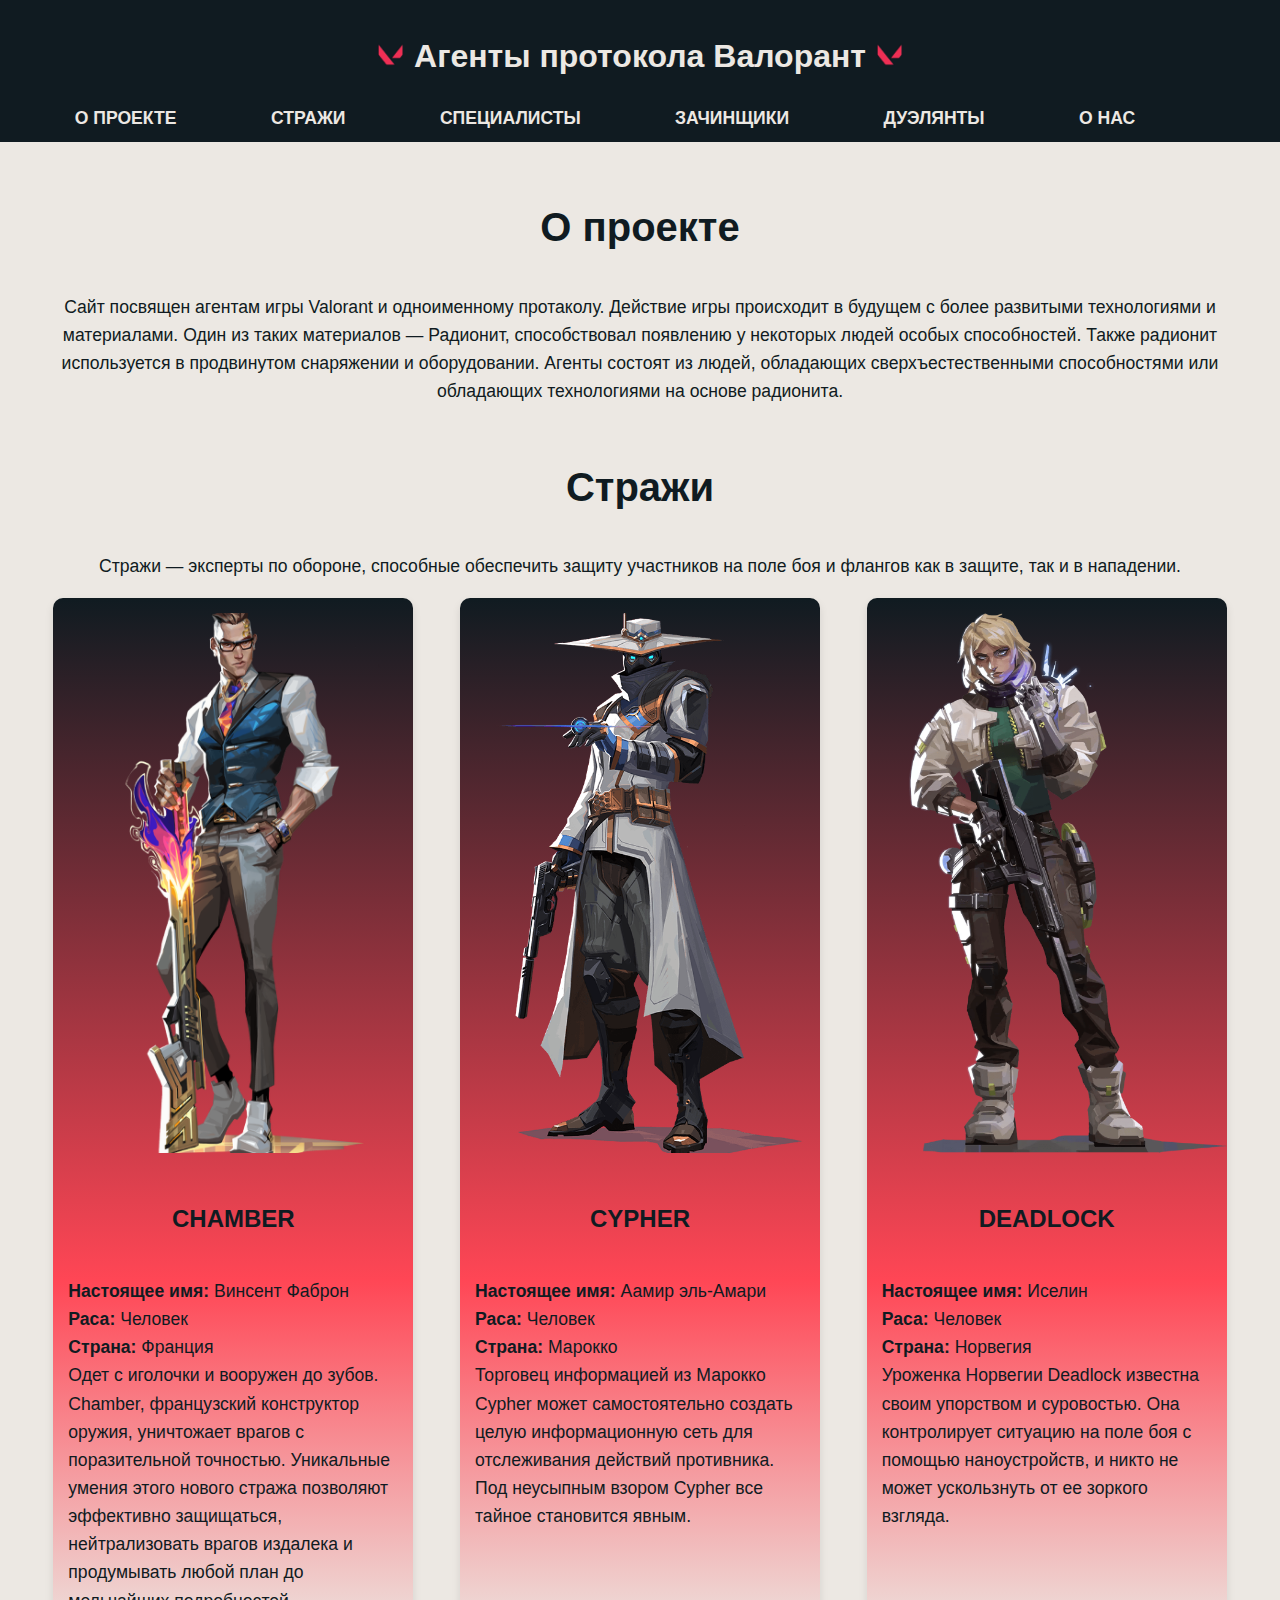
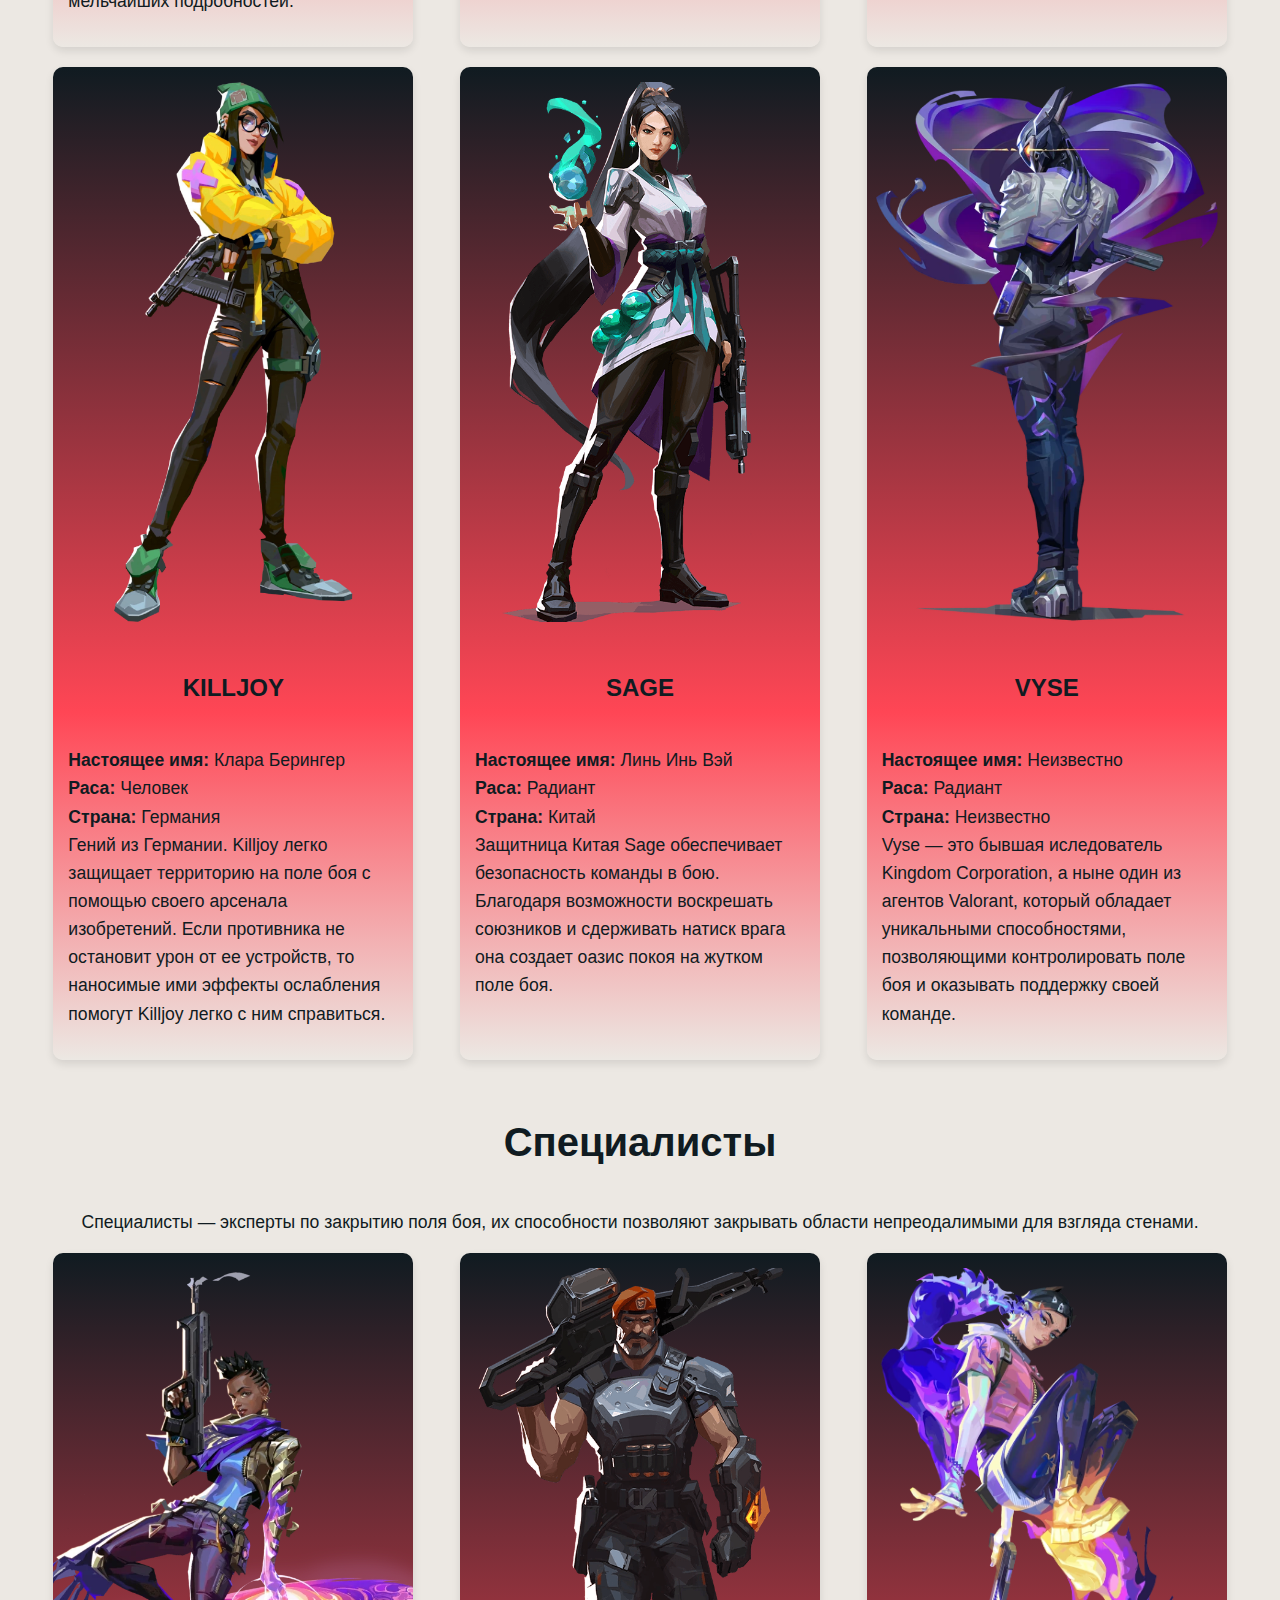
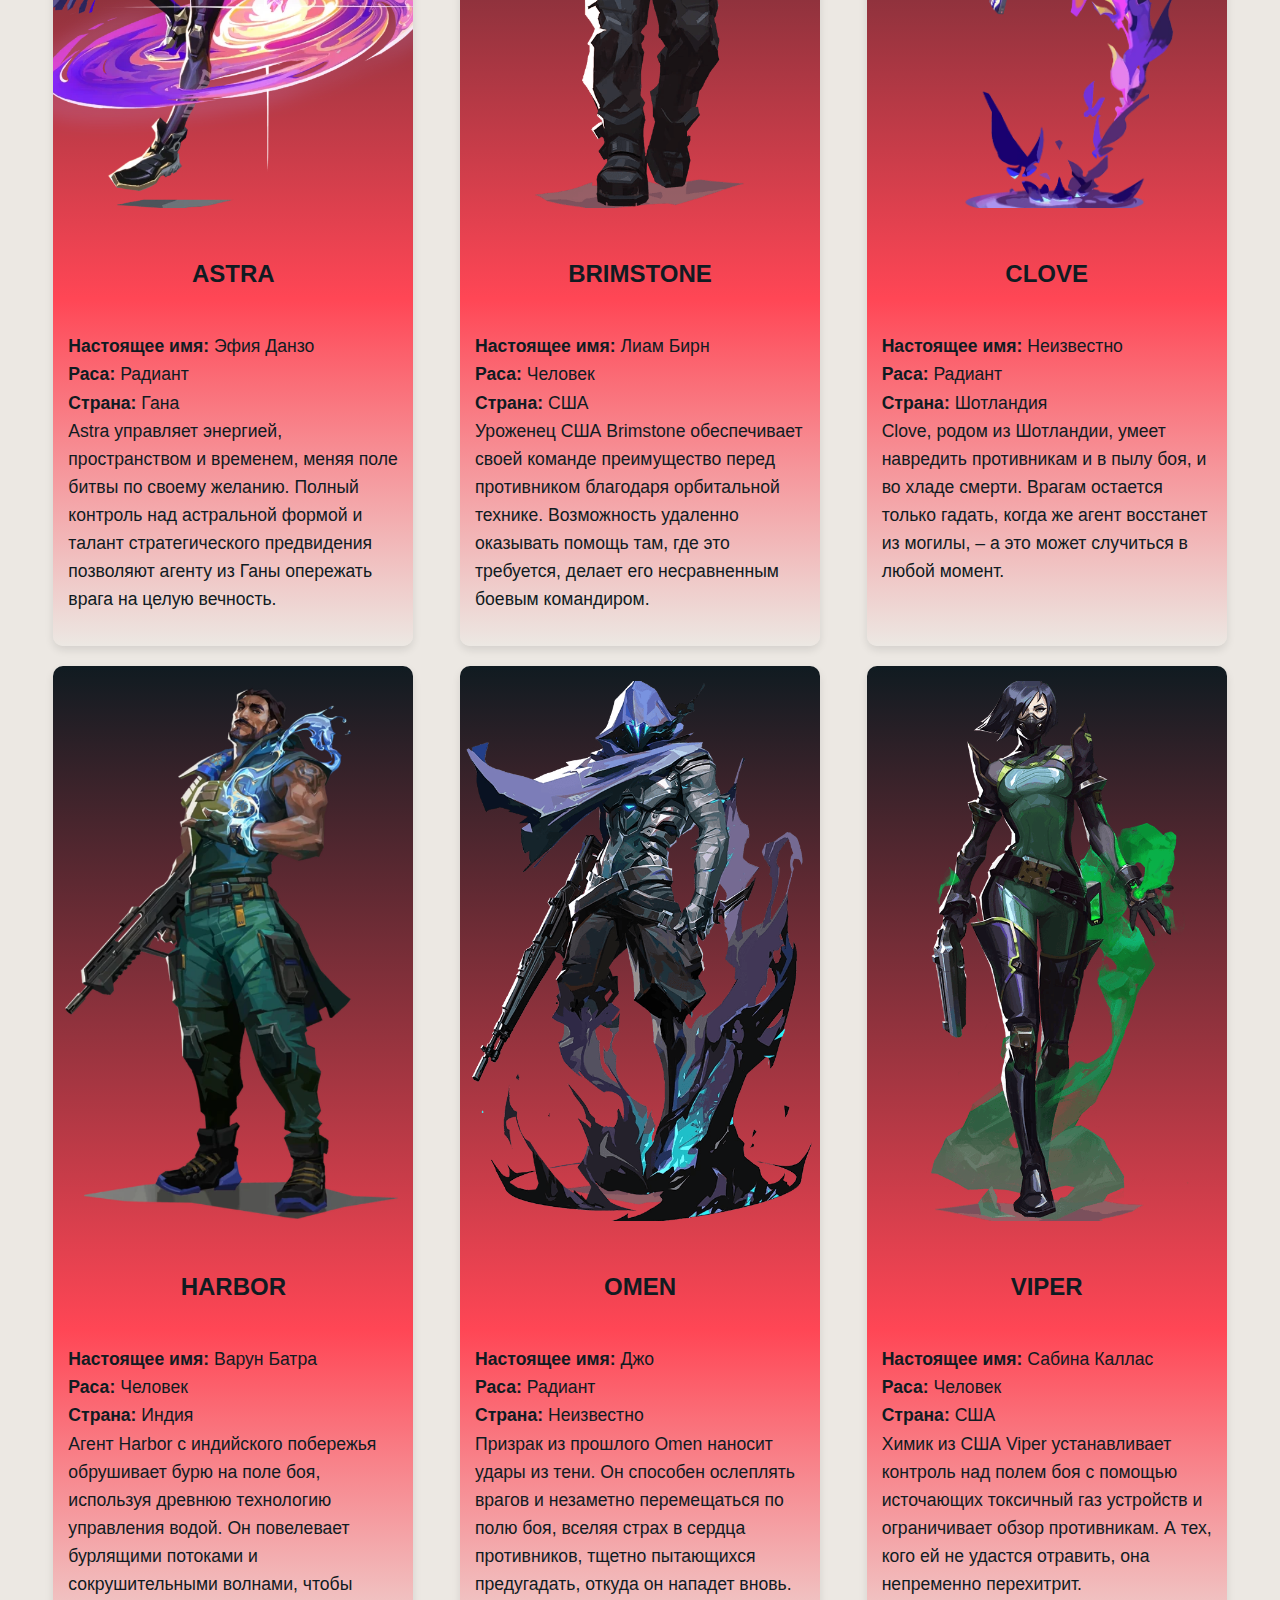
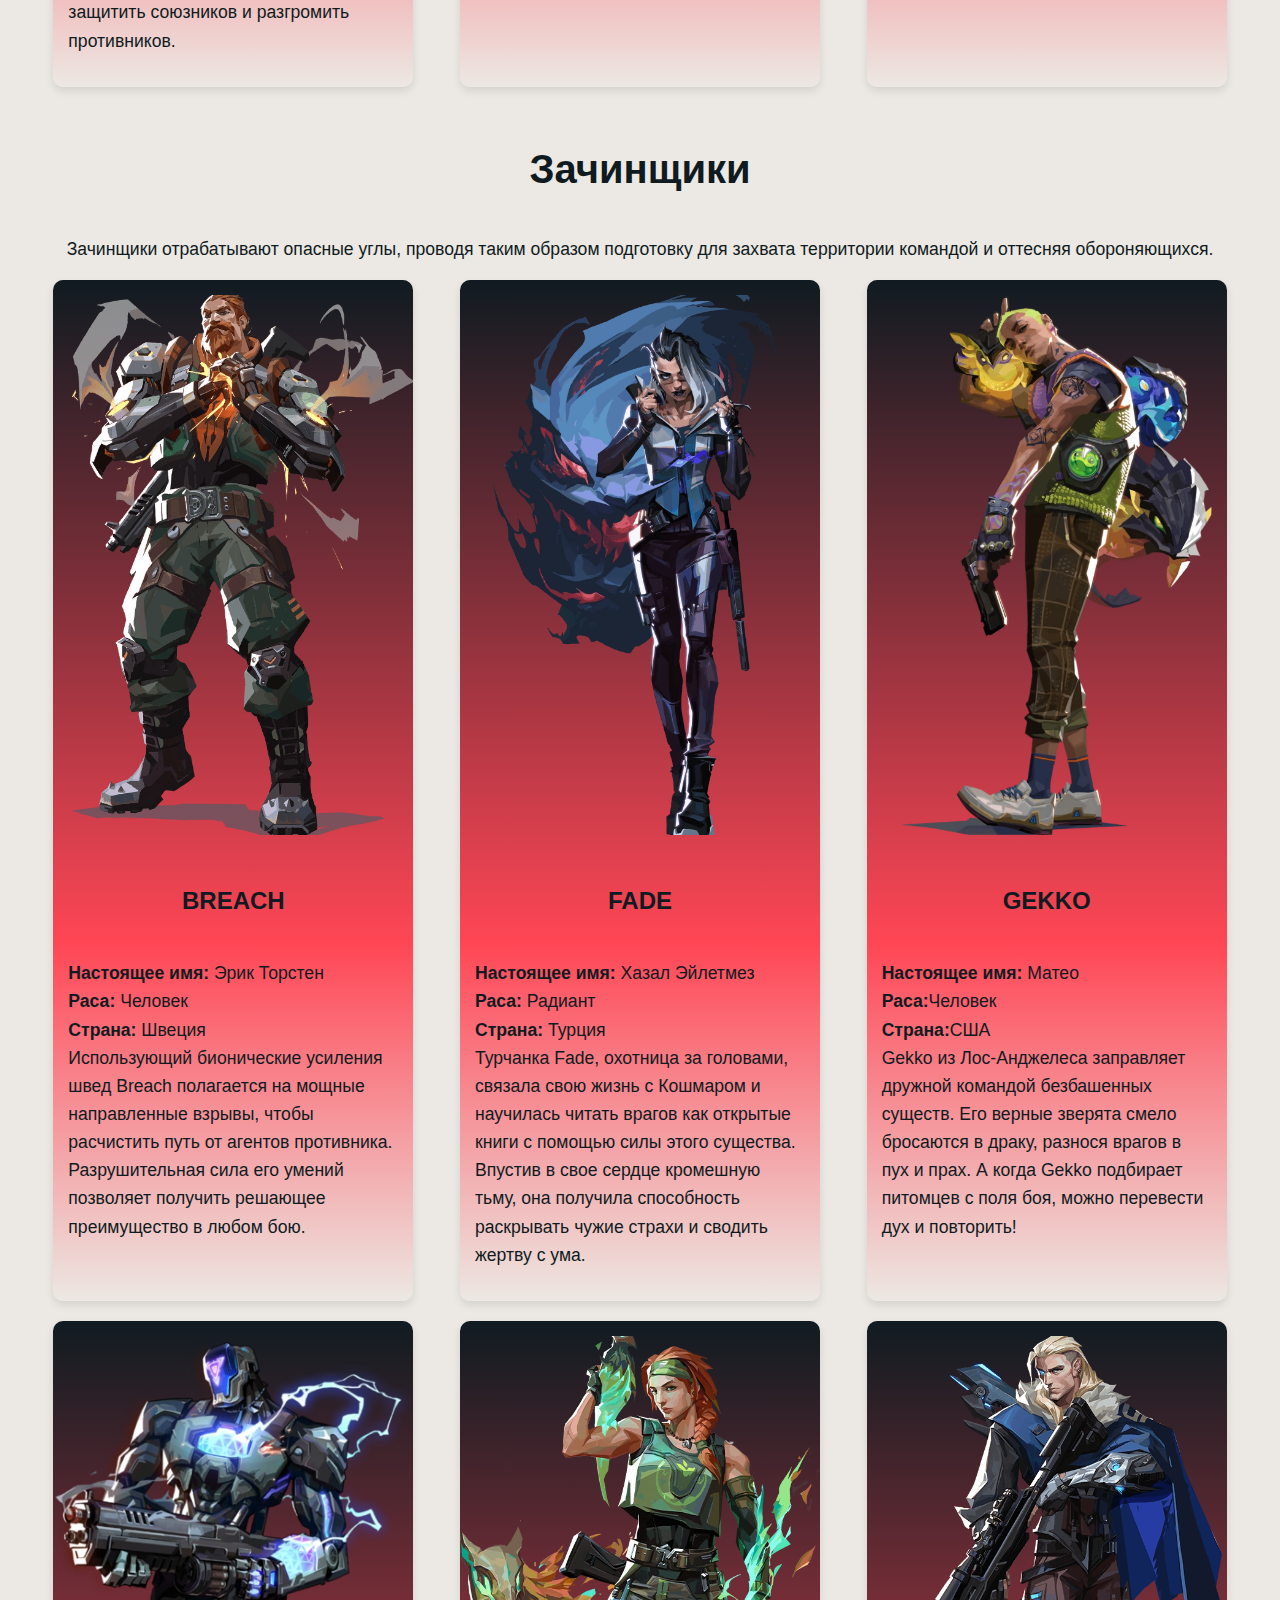
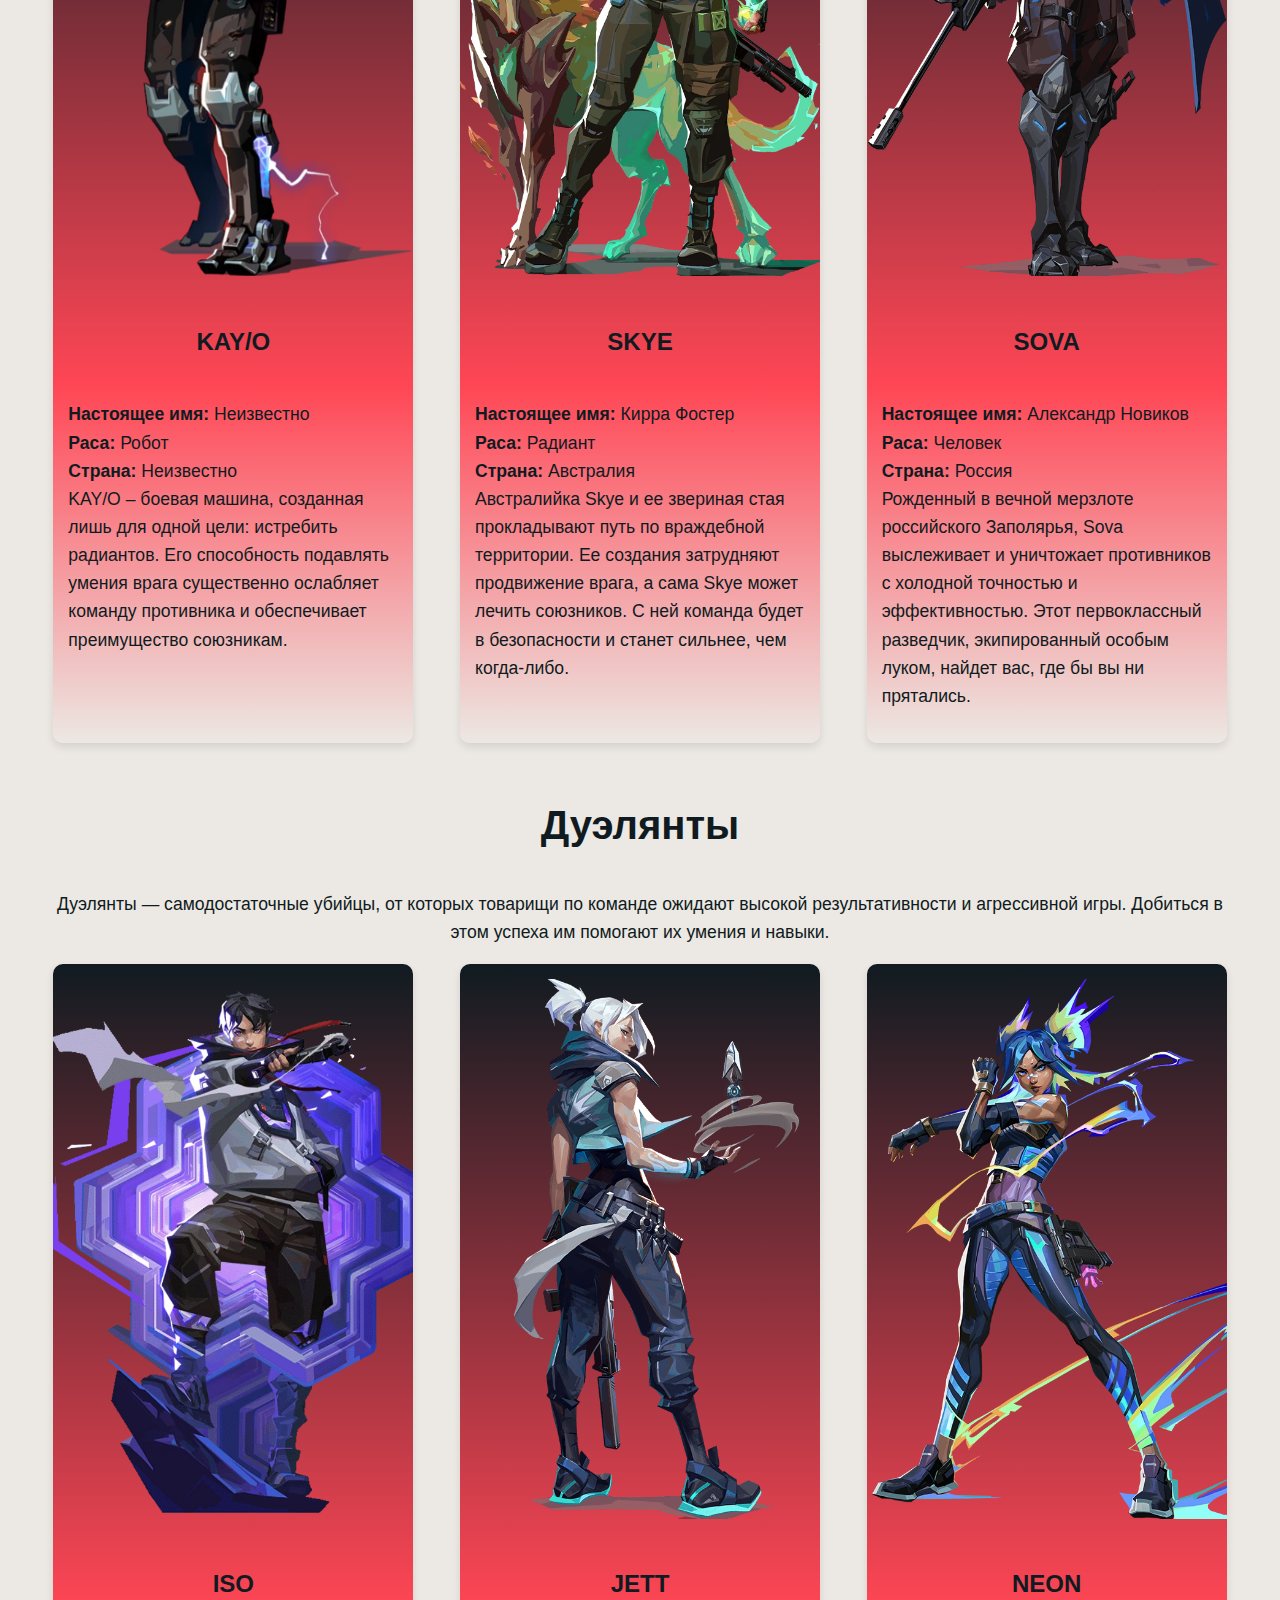
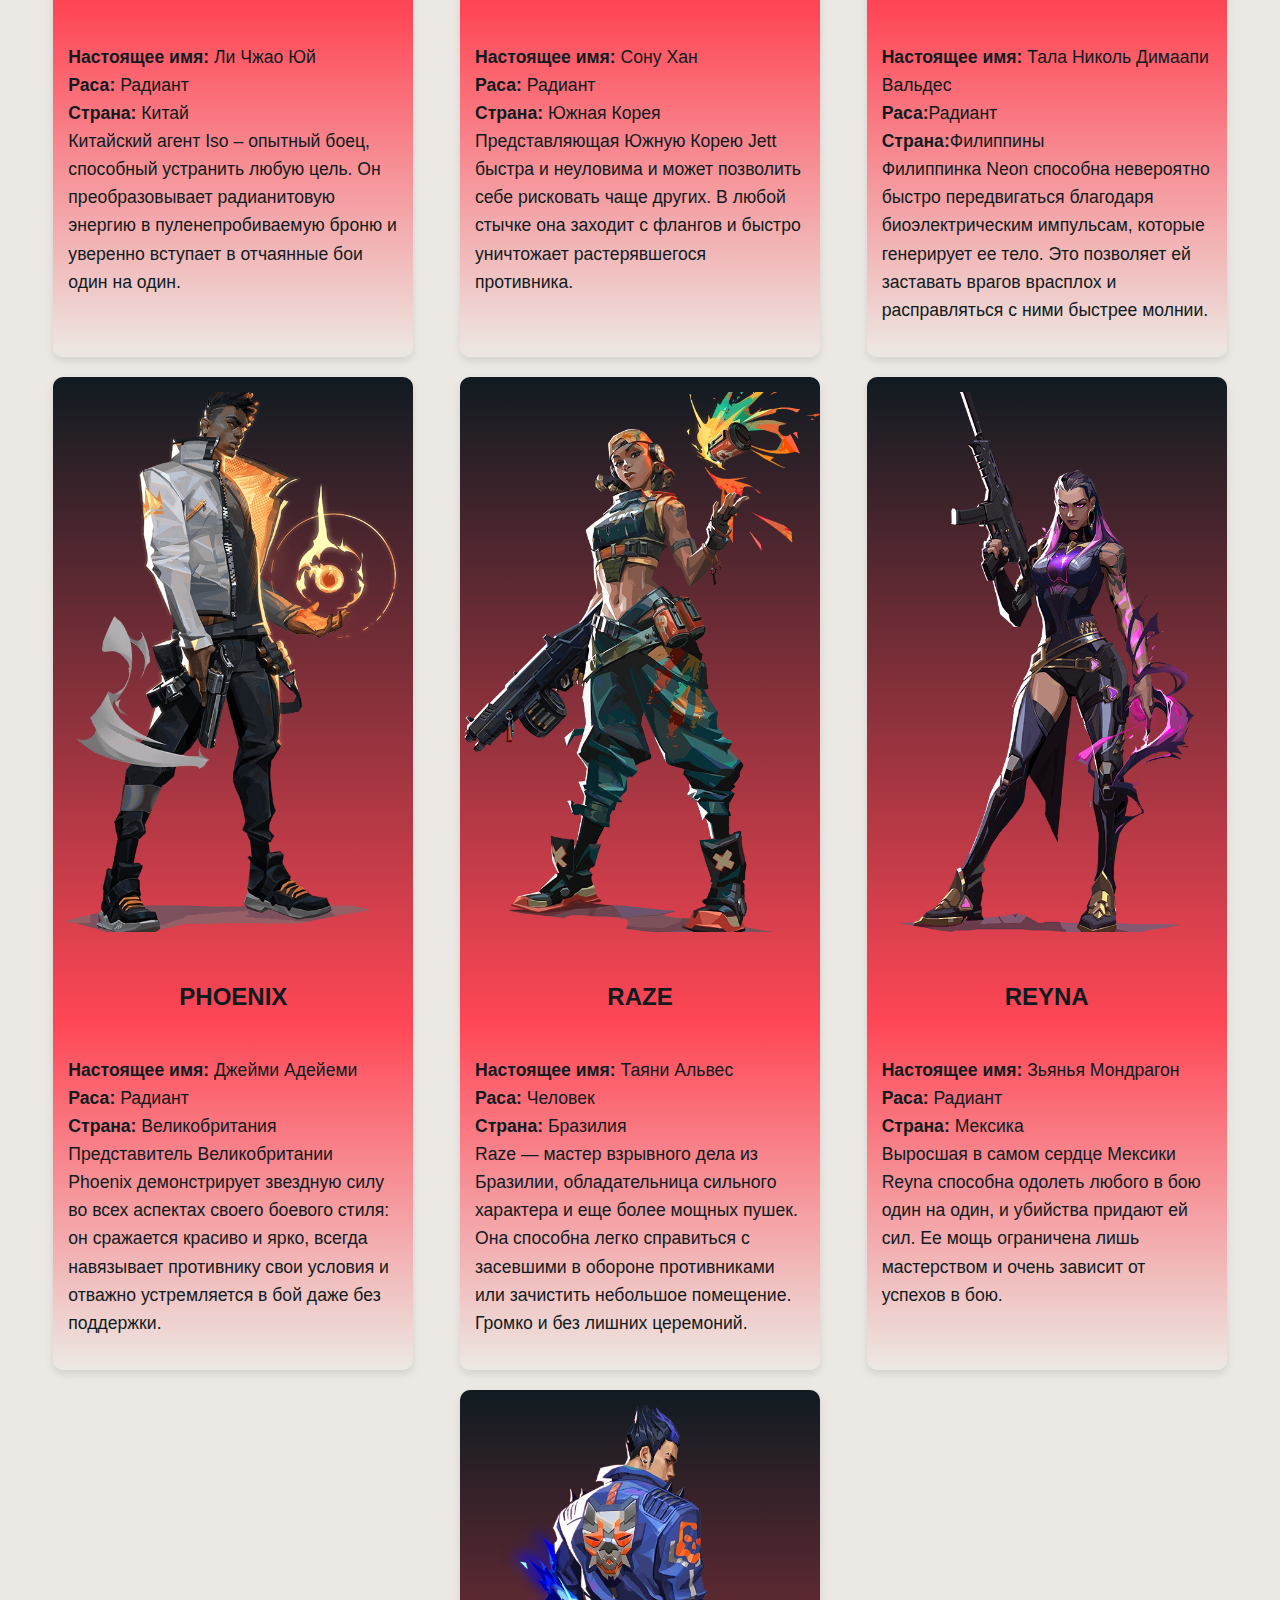
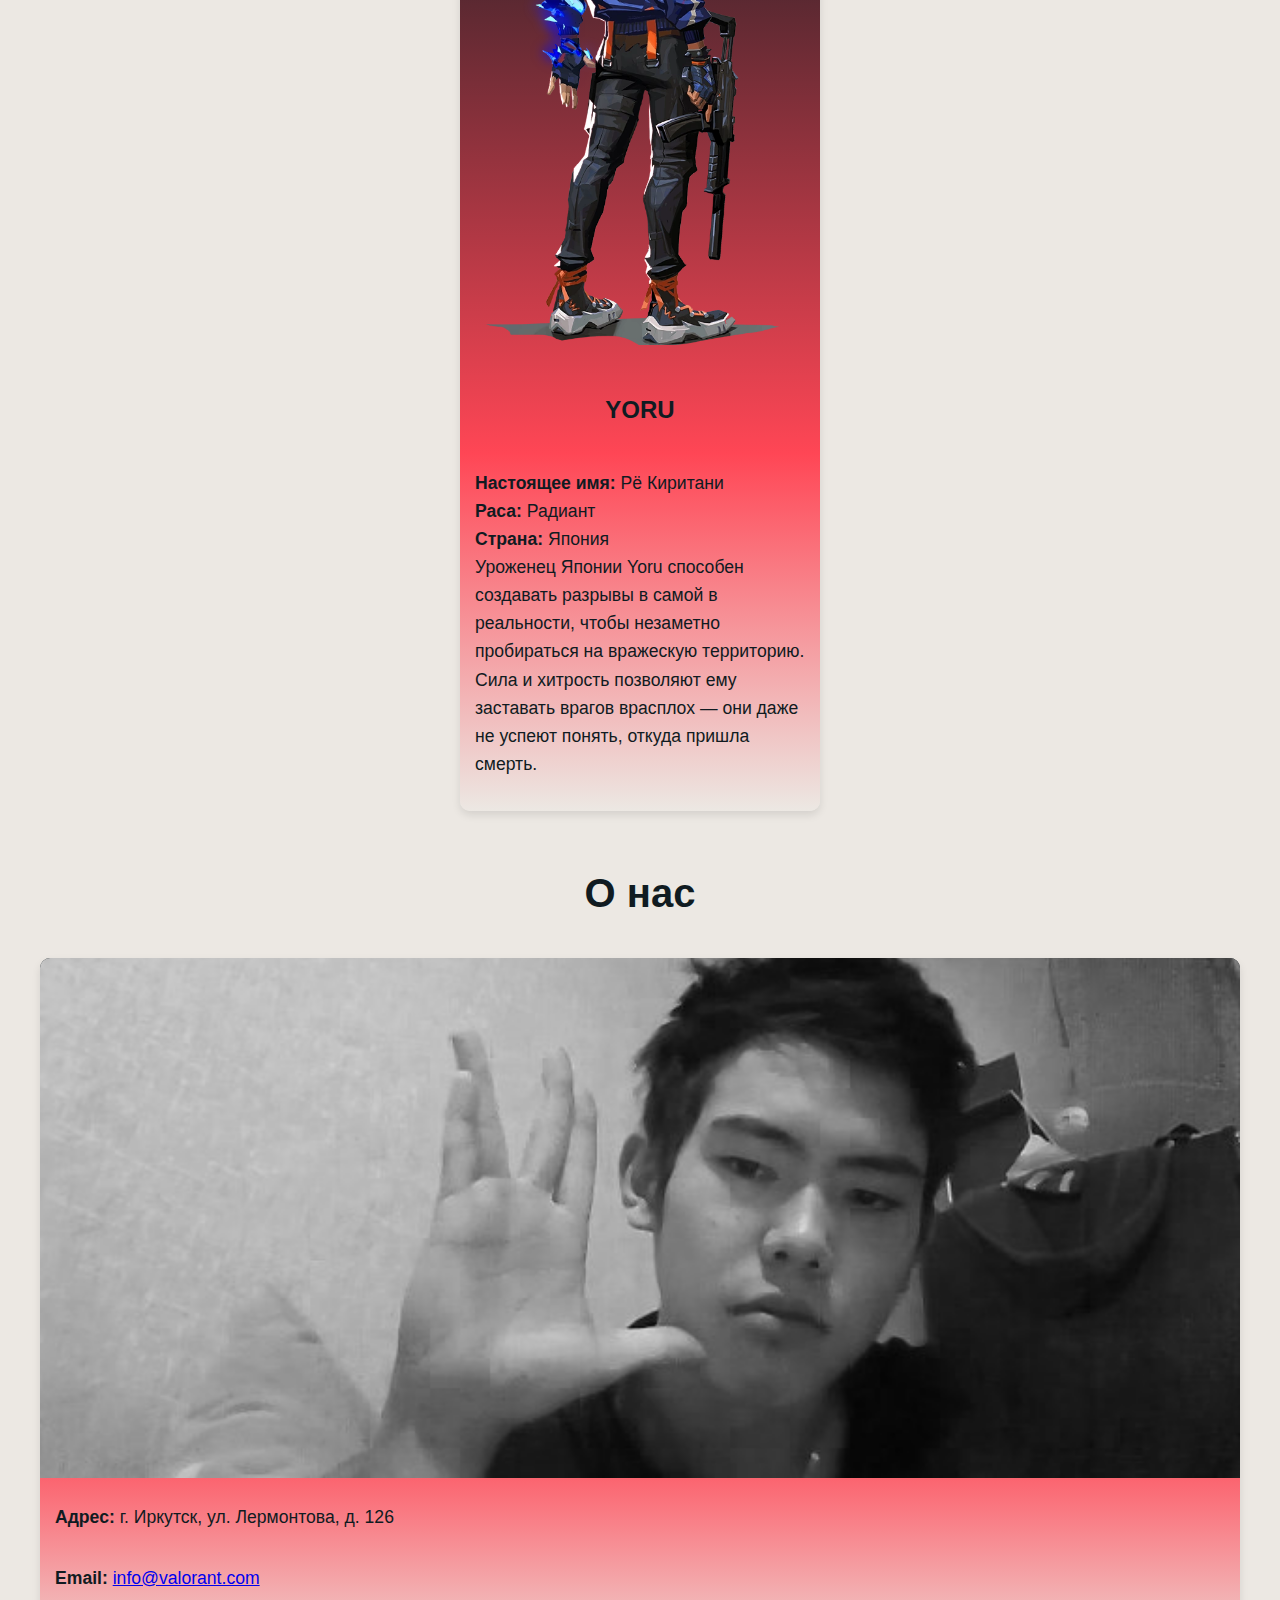
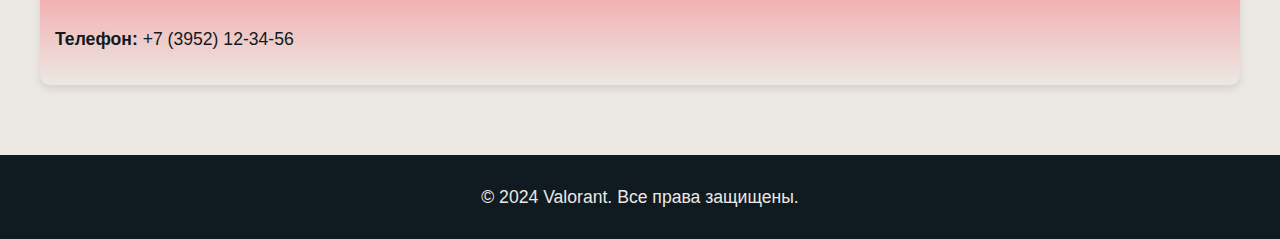
==== commit b0c46488: "Update index.html" ====
--- a/index.html
+++ b/index.html
@@ -5,12 +5,12 @@
 	<meta name="viewport" content="width=device-width, initial-scale=1.0">
 	<meta name="description" content="О агентах протокола Валорант">
 	<title>Агенты протокола Валорант</title>
-	<link rel="stylesheet" href="project.css">
+	<link rel="stylesheet" href="styles.css">
 	<link rel="icon" href="img/favicon.png" type="image/png">
 </head>
 <body>
 	<header>
-		<h1><img src="./img/logo.jpg" class="logo">Агенты протокола Валорант<img src="./img/logo.jpg" class="logo"></h1>
+		<h1><img src="./img/logo.jpg" alt="logo" class="logo">Агенты протокола Валорант<img src="./img/logo.jpg" alt="logo" class="logo"></h1>
 		<nav>
 			<ul>
 				<li>
@@ -330,7 +330,6 @@
 				<p><b>Адрес: </b>г. Иркутск, ул. Лермонтова, д. 126</p>
 				<p><b>Email: </b><a href="info@valorant.com">info@valorant.com</a></p>
 				<p><b>Телефон: </b>+7 (3952) 12-34-56</p>
-				</div>
 			</div>
 		</section>
 	</main>
--- a/styles.css
+++ b/styles.css
@@ -0,0 +1,170 @@
+/* Стили HTML
+----------
+*/
+html {
+    display: block;
+}
+header {
+    background: #101B21;
+    color: #ECE8E3;
+    padding: 10px 20px;
+    text-align: center;
+}
+body {
+    font-family: "Comic Sans", sans-serif;
+    margin: 0;
+    padding: 0;
+    line-height: 1.6;
+    background: #ECE8E3;
+    color: #101B21;
+    overflow-x: hidden;
+    display: block;
+}
+nav ul {
+    list-style: none;
+    padding: 0;
+    margin: 10px 0 0 0;
+    text-align: center;
+}
+ul {
+    display: block;
+    list-style-type: disc;
+    margin-block-start: 1em;
+    margin-block-end: 1em;
+    margin-inline-start: 0px;
+    margin-inline-end: 0px;
+    padding-inline-start: 40px;
+    unicode-bidi: isolate;
+}
+nav ul li {
+    display: inline;
+    margin-right: 70px;
+}
+li {
+    display: list-item;
+    text-align: -webkit-match-parent;
+    unicode-bidi: isolate;
+}
+nav ul li a {
+    color: #ECE8E3;
+    text-transform: uppercase;
+    font-size: 1.1em;
+    font-weight: bold;
+    text-decoration: none;
+    padding: 5px 10px;
+    transition: background 0.3s ease-in-out, color 0.3s ease-in-out;
+}
+main {
+    padding: 20px;
+    max-width: 1200px;
+    margin: 0 auto;
+    display: block;
+    unicode-bidi: isolate;
+}
+section {
+    margin-bottom: 50px;
+    display: block;
+    unicode-bidi: isolate;
+}
+h2 {
+    font-size: 2.5em;
+    text-align: center;
+    margin-bottom: 40px;
+    display: block;
+    margin-block-start: 0.83em;
+    margin-block-end: 0.83em;
+    margin-inline-start: 0px;
+    margin-inline-end: 0px;
+    font-weight: bold;
+    unicode-bidi: isolate;
+}
+h3 {
+    display: block;
+    font-size: 1.17em;
+    margin-block-start: 1em;
+    margin-block-end: 1em;
+    margin-inline-start: 0px;
+    margin-inline-end: 0px;
+    font-weight: bold;
+    unicode-bidi: isolate;
+}
+p {
+    font-size: 1.1em;
+    margin: 10px 0;
+    font-family: 'Poppins', sans-serif;
+    display: block;
+    margin-block-start: 1em;
+    margin-block-end: 1em;
+    margin-inline-start: 0px;
+    margin-inline-end: 0px;
+    unicode-bidi: isolate;
+}
+article {
+    display: block;
+    unicode-bidi: isolate;
+}
+footer {
+    background: #101B21;
+    color: #ECE8E3;
+    padding: 10px 20px;
+    text-align: center;
+}
+.logo {
+	width: 27px; 
+	height: 27px;
+	margin-right: 10px;
+	margin-left:10px;
+}
+.project-text {
+	text-align: center;
+}
+.card-container {
+    display: flex;
+    flex-wrap: wrap;
+    justify-content: space-around;
+    gap: 20px;
+}
+.card {
+    background: linear-gradient(#101B21, #FF4655 65%, #ECE8E3);
+    border-radius: 10px;
+    box-shadow: 0 4px 8px rgba(0, 0, 0, 0.1);
+    overflow: hidden;
+    transition: transform 0.3s ease-in-out, box-shadow 0.3s ease-in-out;
+    width: 97%;
+    max-width: 360px;
+    min-width: 300px;
+    color: #101B21;
+}
+.card img {
+	margin-top: 15px;
+    width: 360px;
+    height: 540px;
+    object-fit: cover;
+}
+.card h3 {
+    padding: 15px;
+    font-size: 1.5em;;
+    text-align: center;
+    text-transform: uppercase;
+}
+.card p {
+	flex: 1 0 100%;
+    padding: 0 15px 15px 15px;
+    font-size: 1.1em;
+    align-self: auto;
+}
+.us-card {
+    background-color: #f8f9fa;
+    width: 100%;
+    max-width: 1200px;
+    margin: 0 auto;
+    text-align: left;
+    box-shadow: 0 4px 8px rgba(0, 0, 0, 0.1);
+    border-radius: 10px;
+    transition: box-shadow 0.3s ease-in-out;
+}
+.us-card img{
+	margin-top: -20px;
+    width: 100%;
+    max-width: 1200px;
+}
